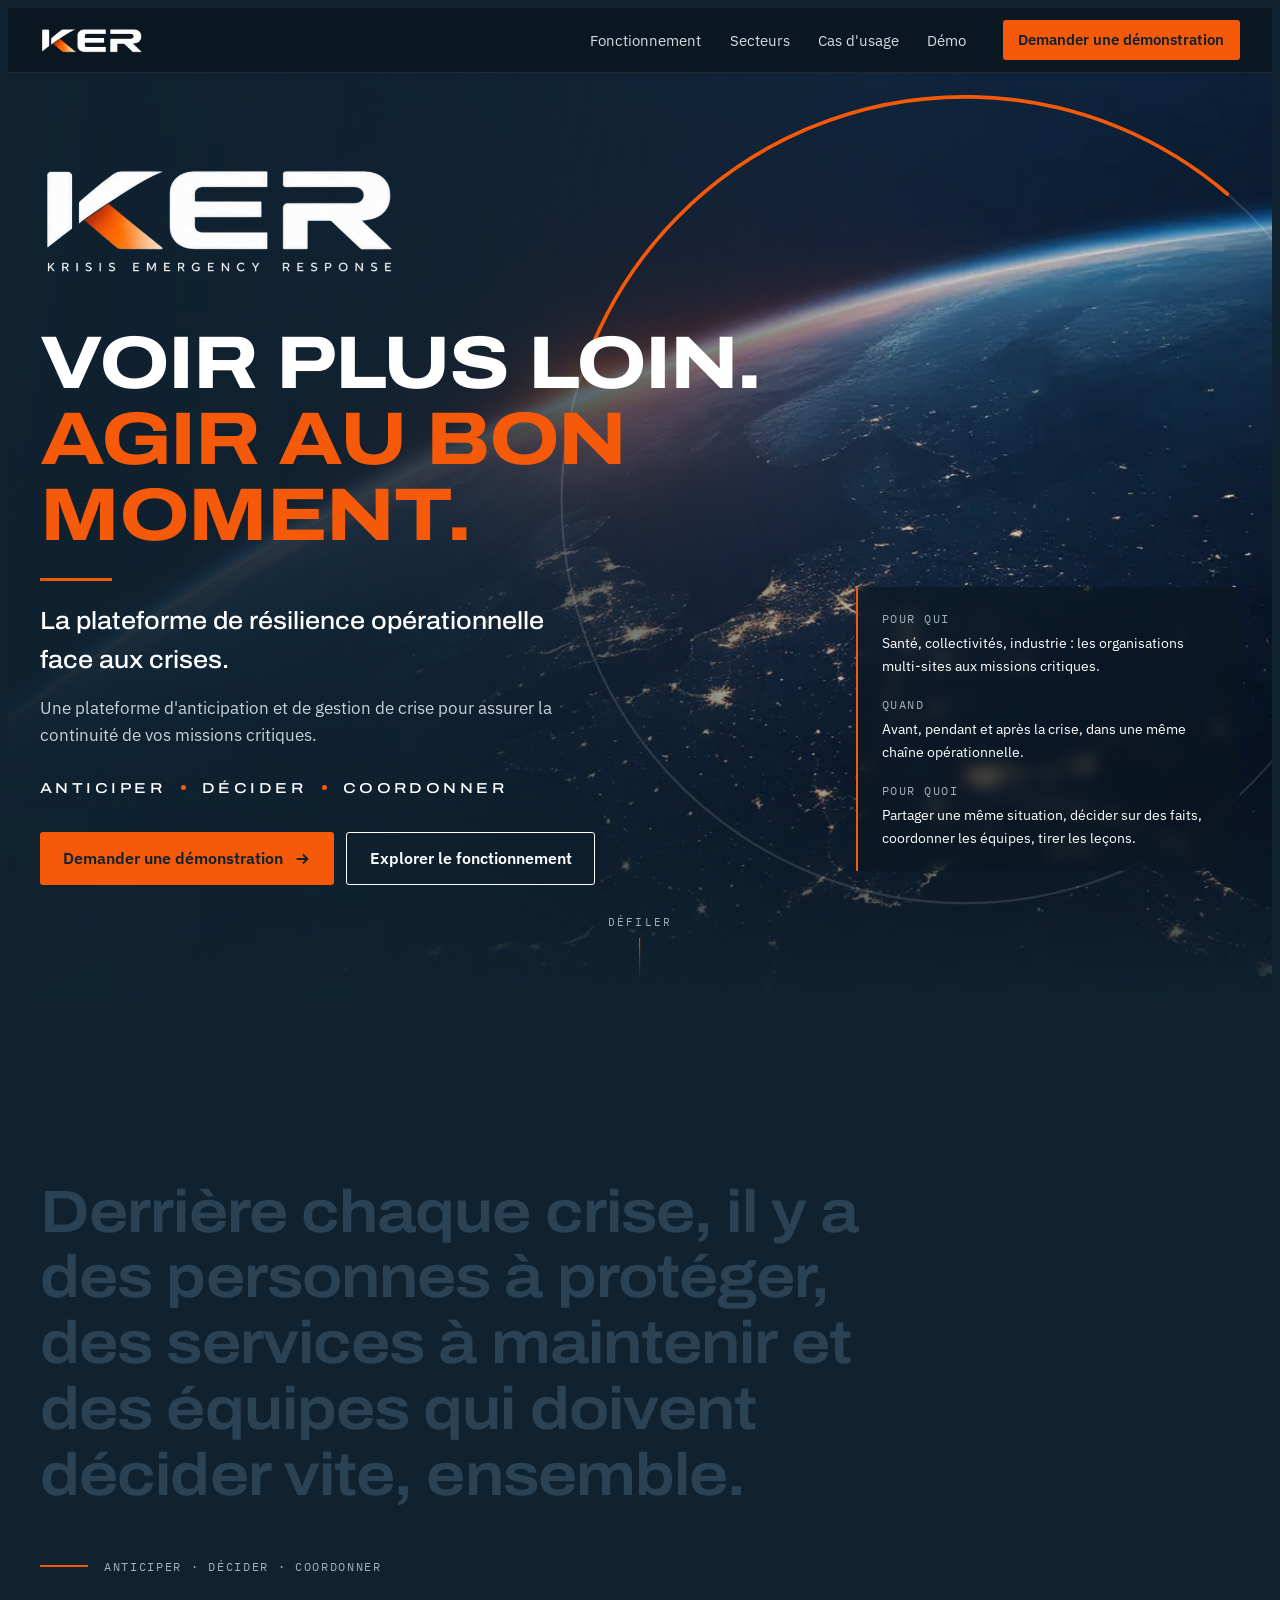
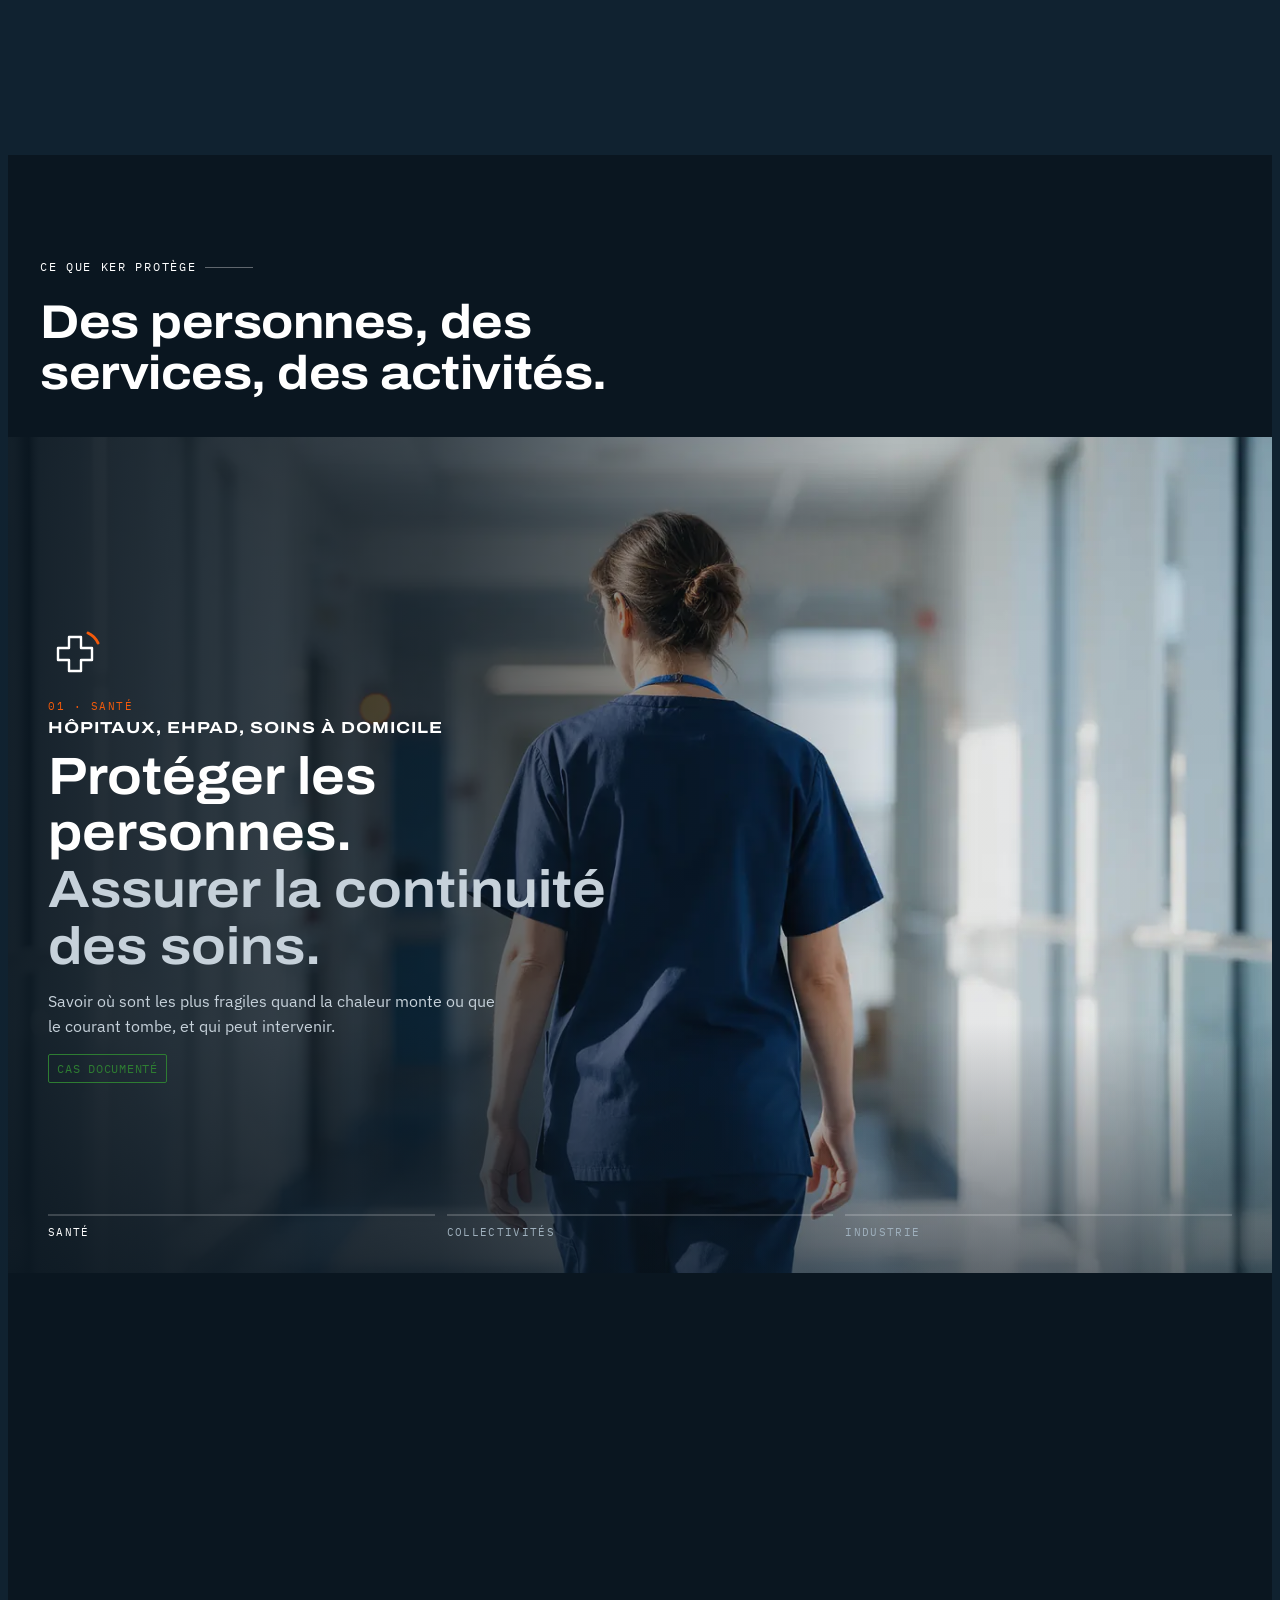
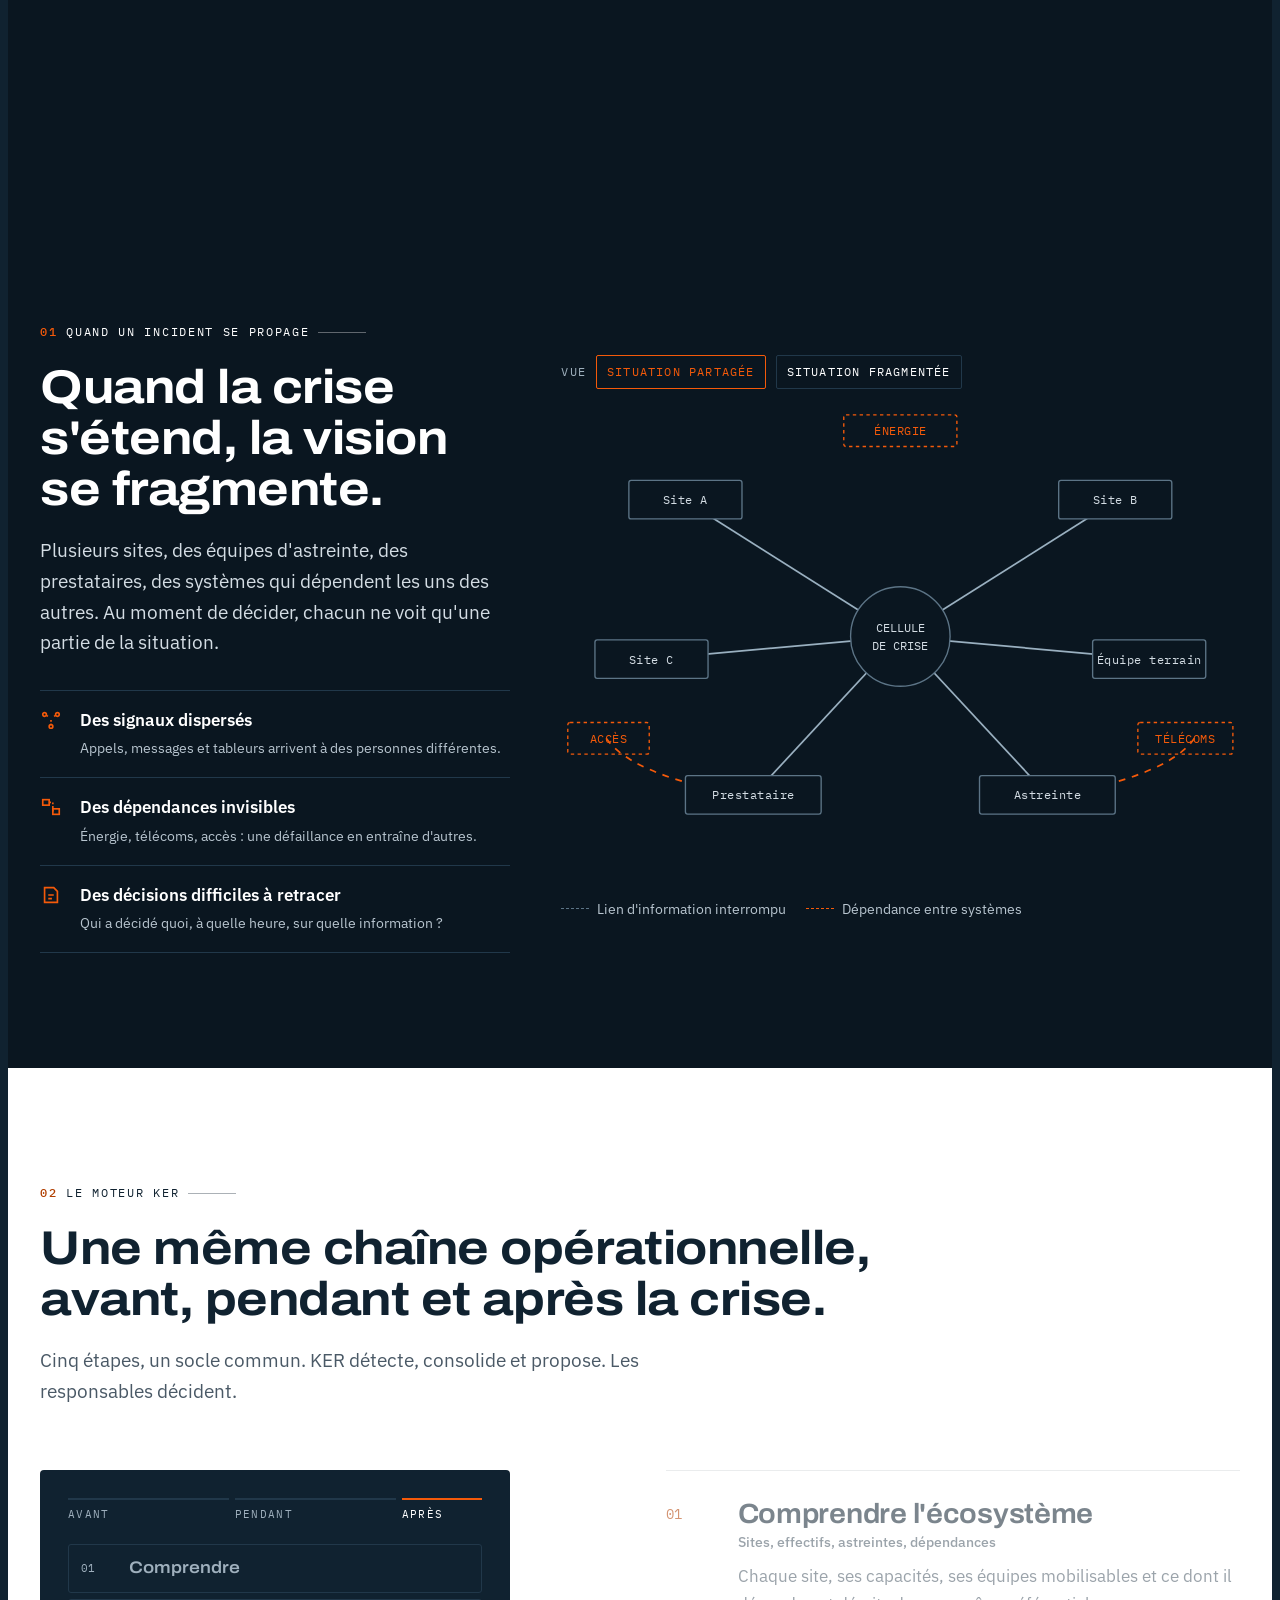
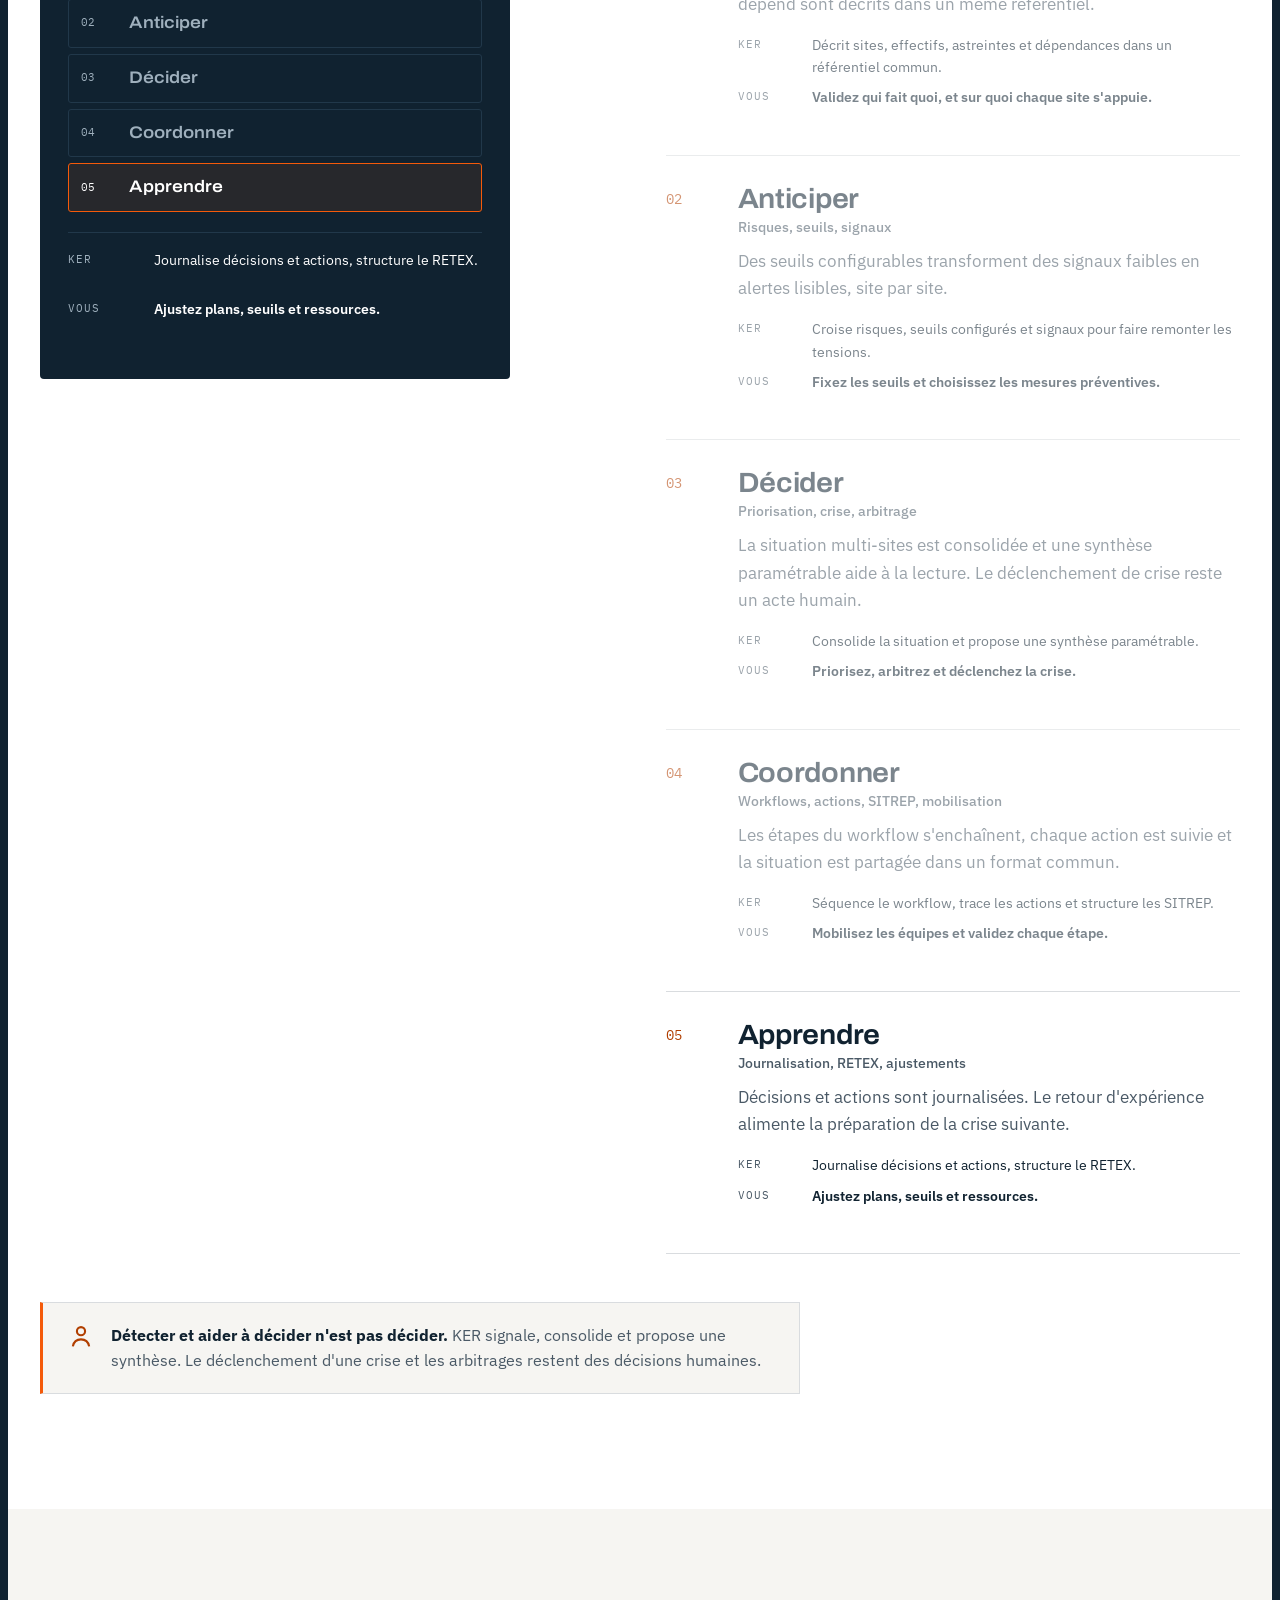
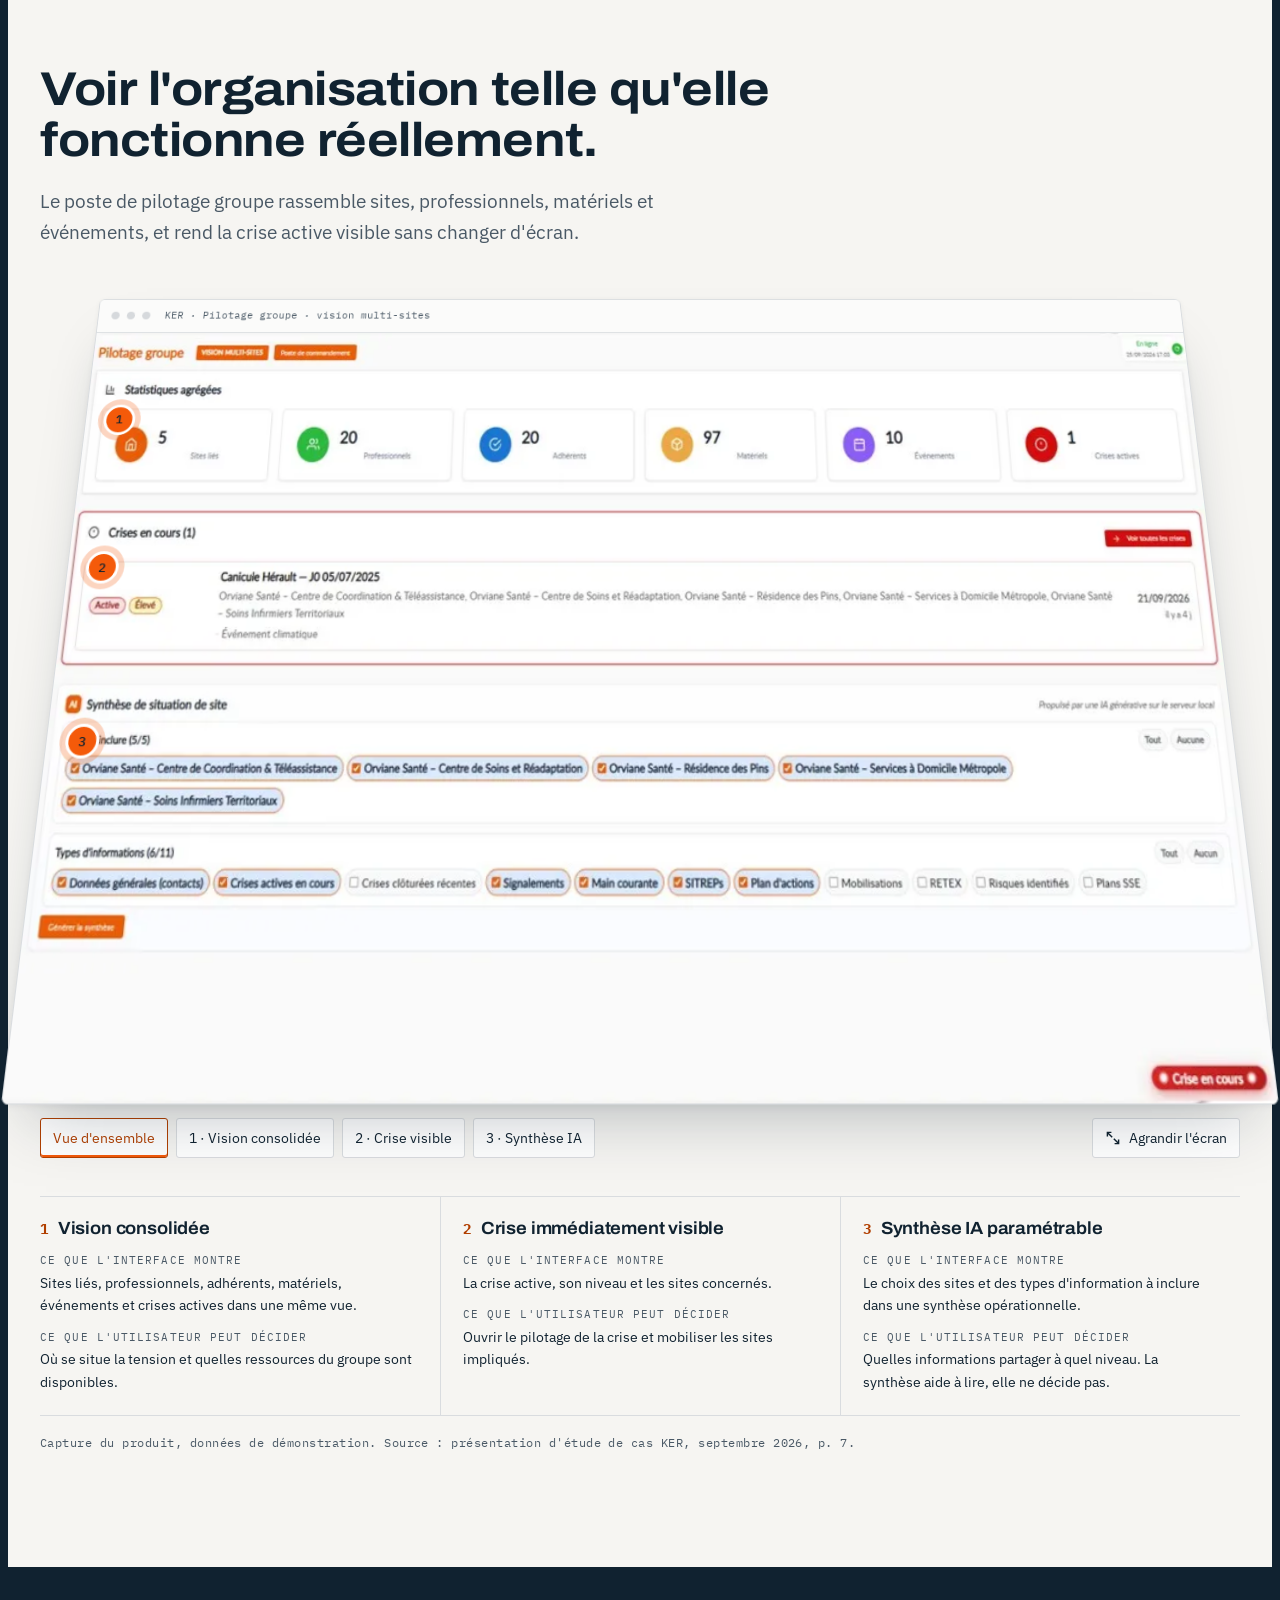
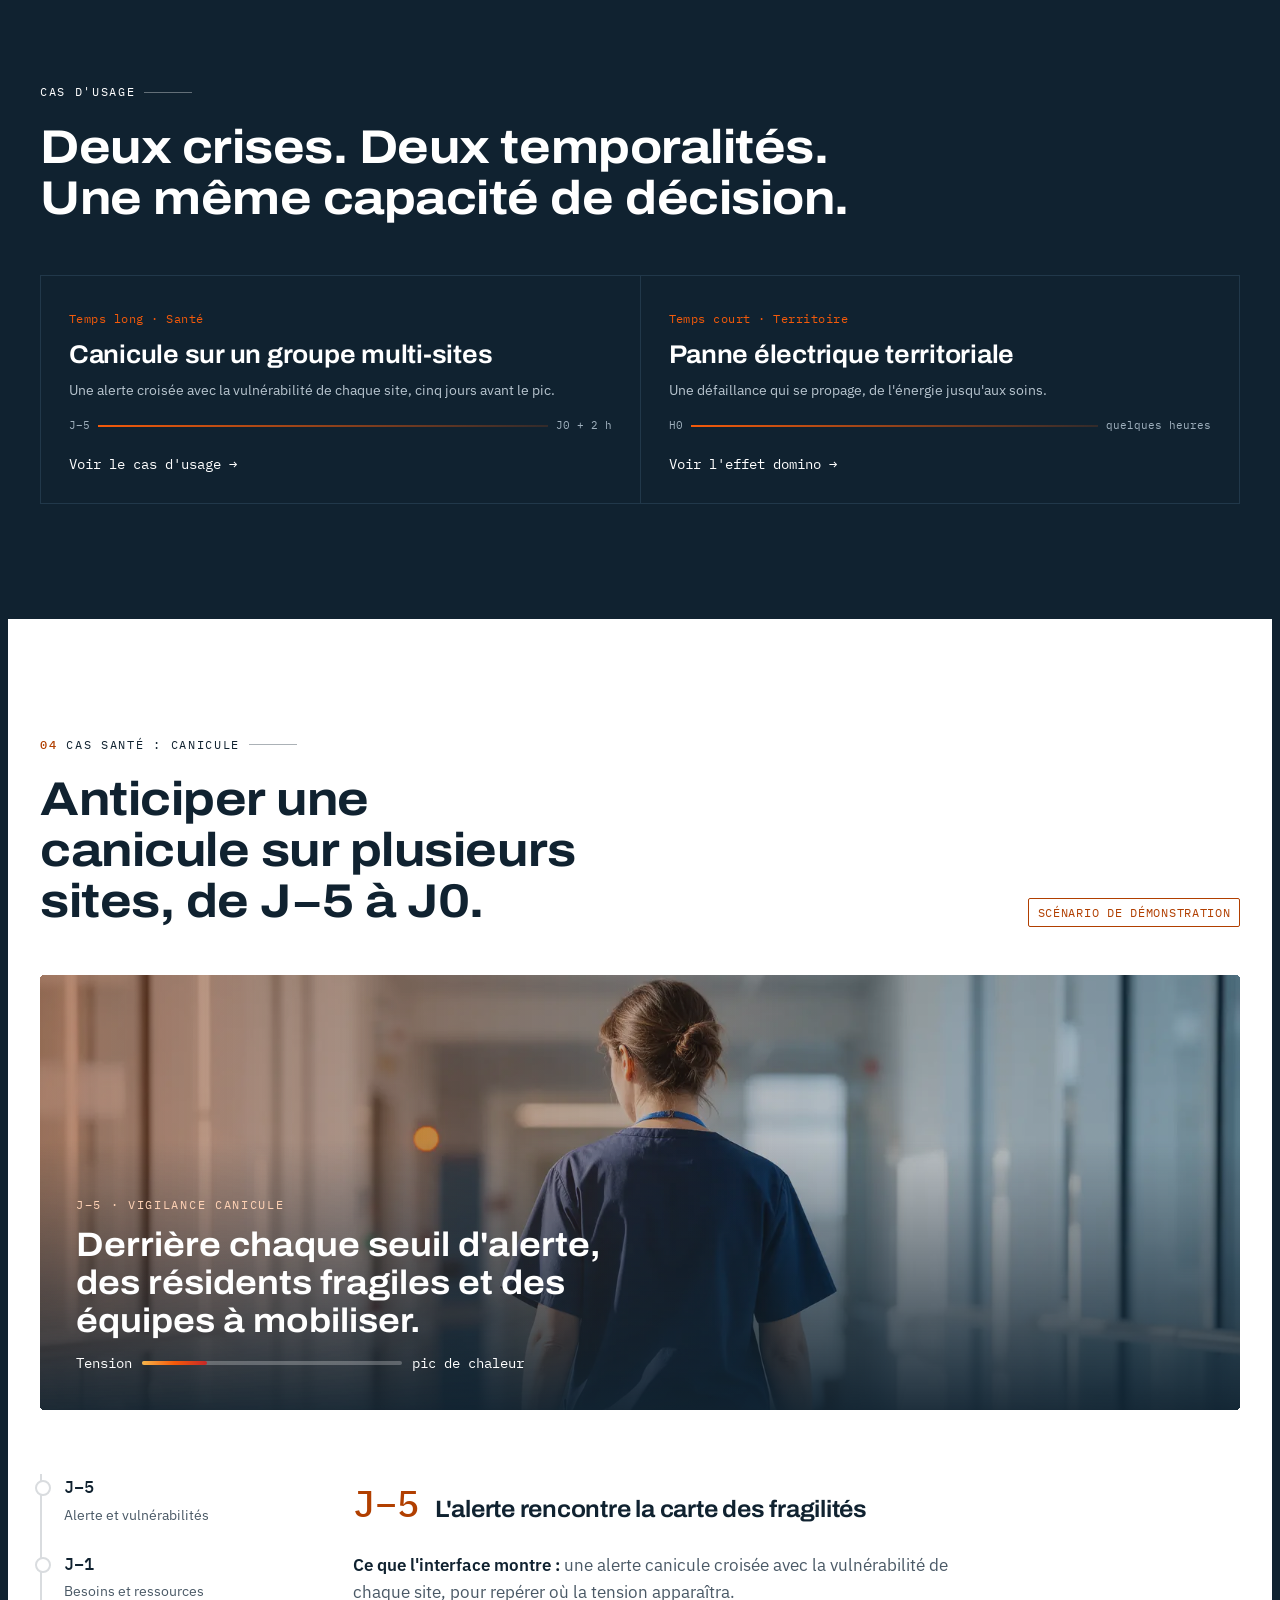
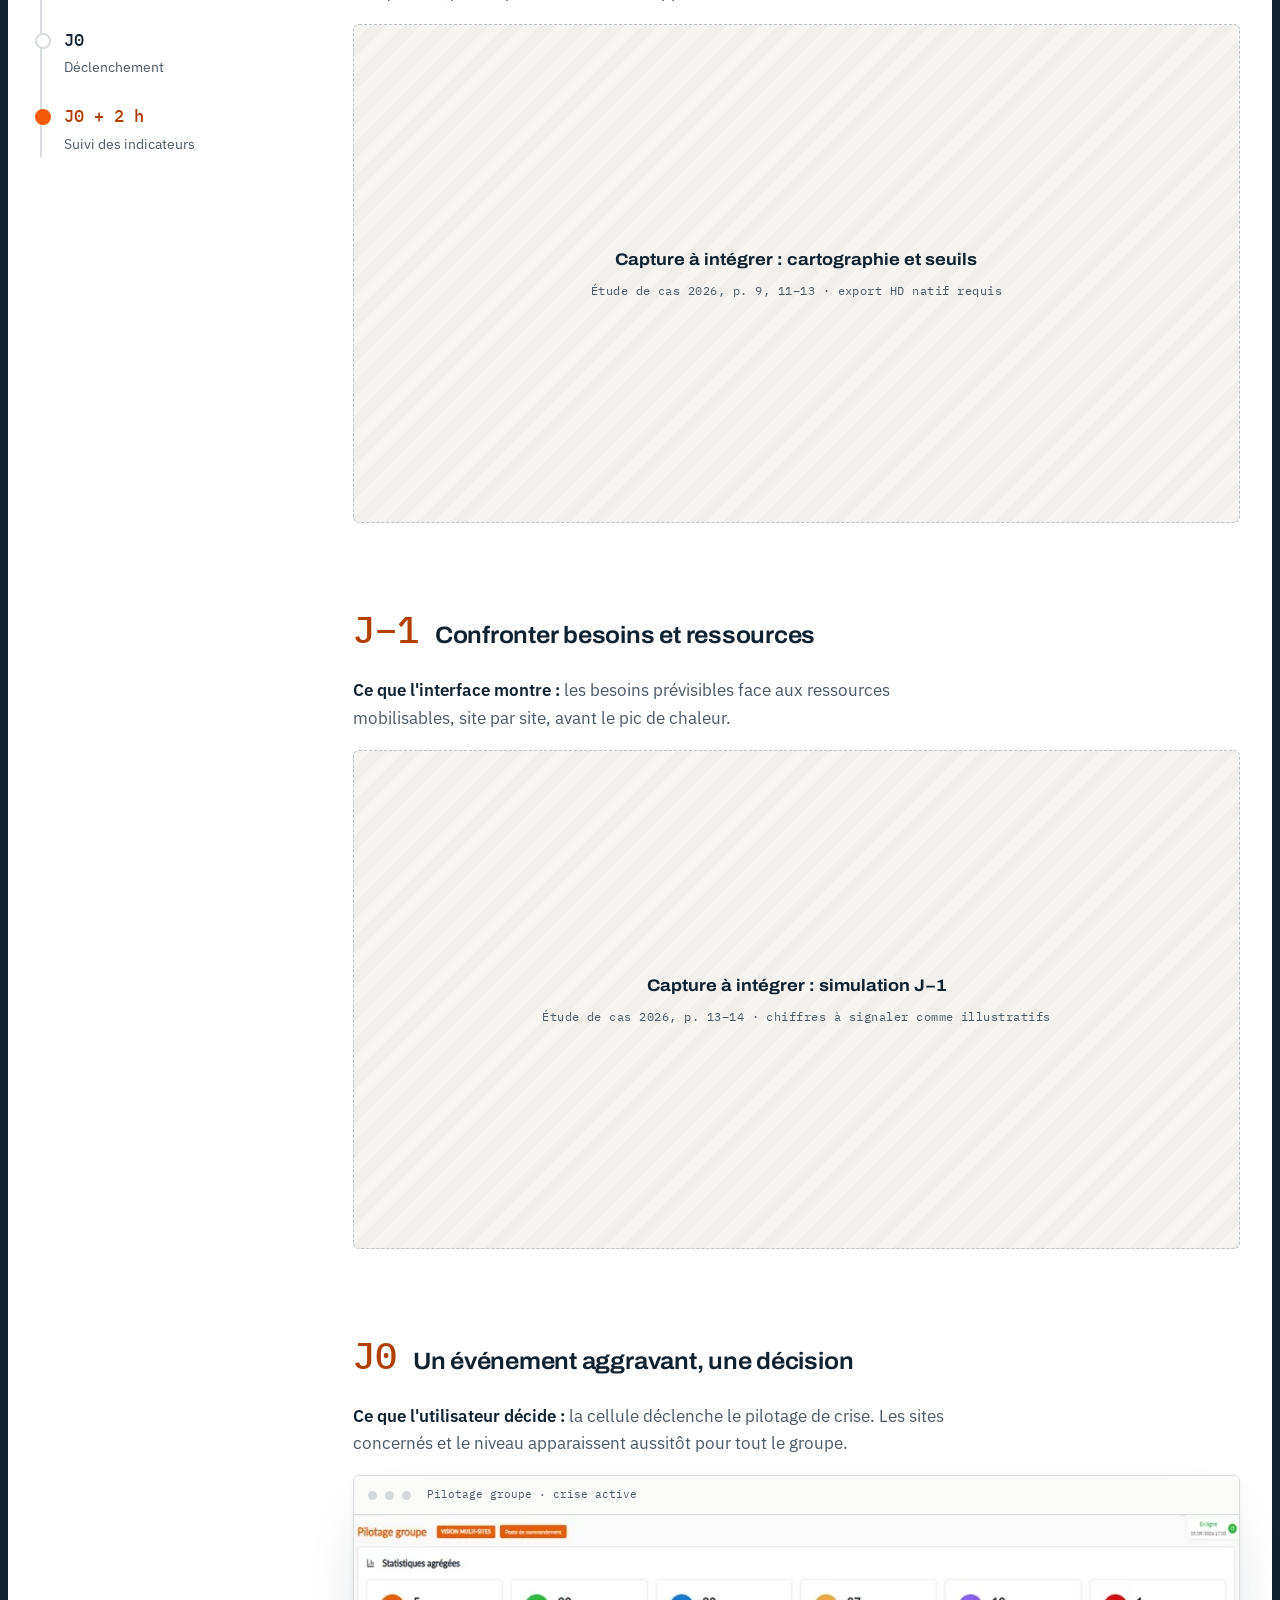
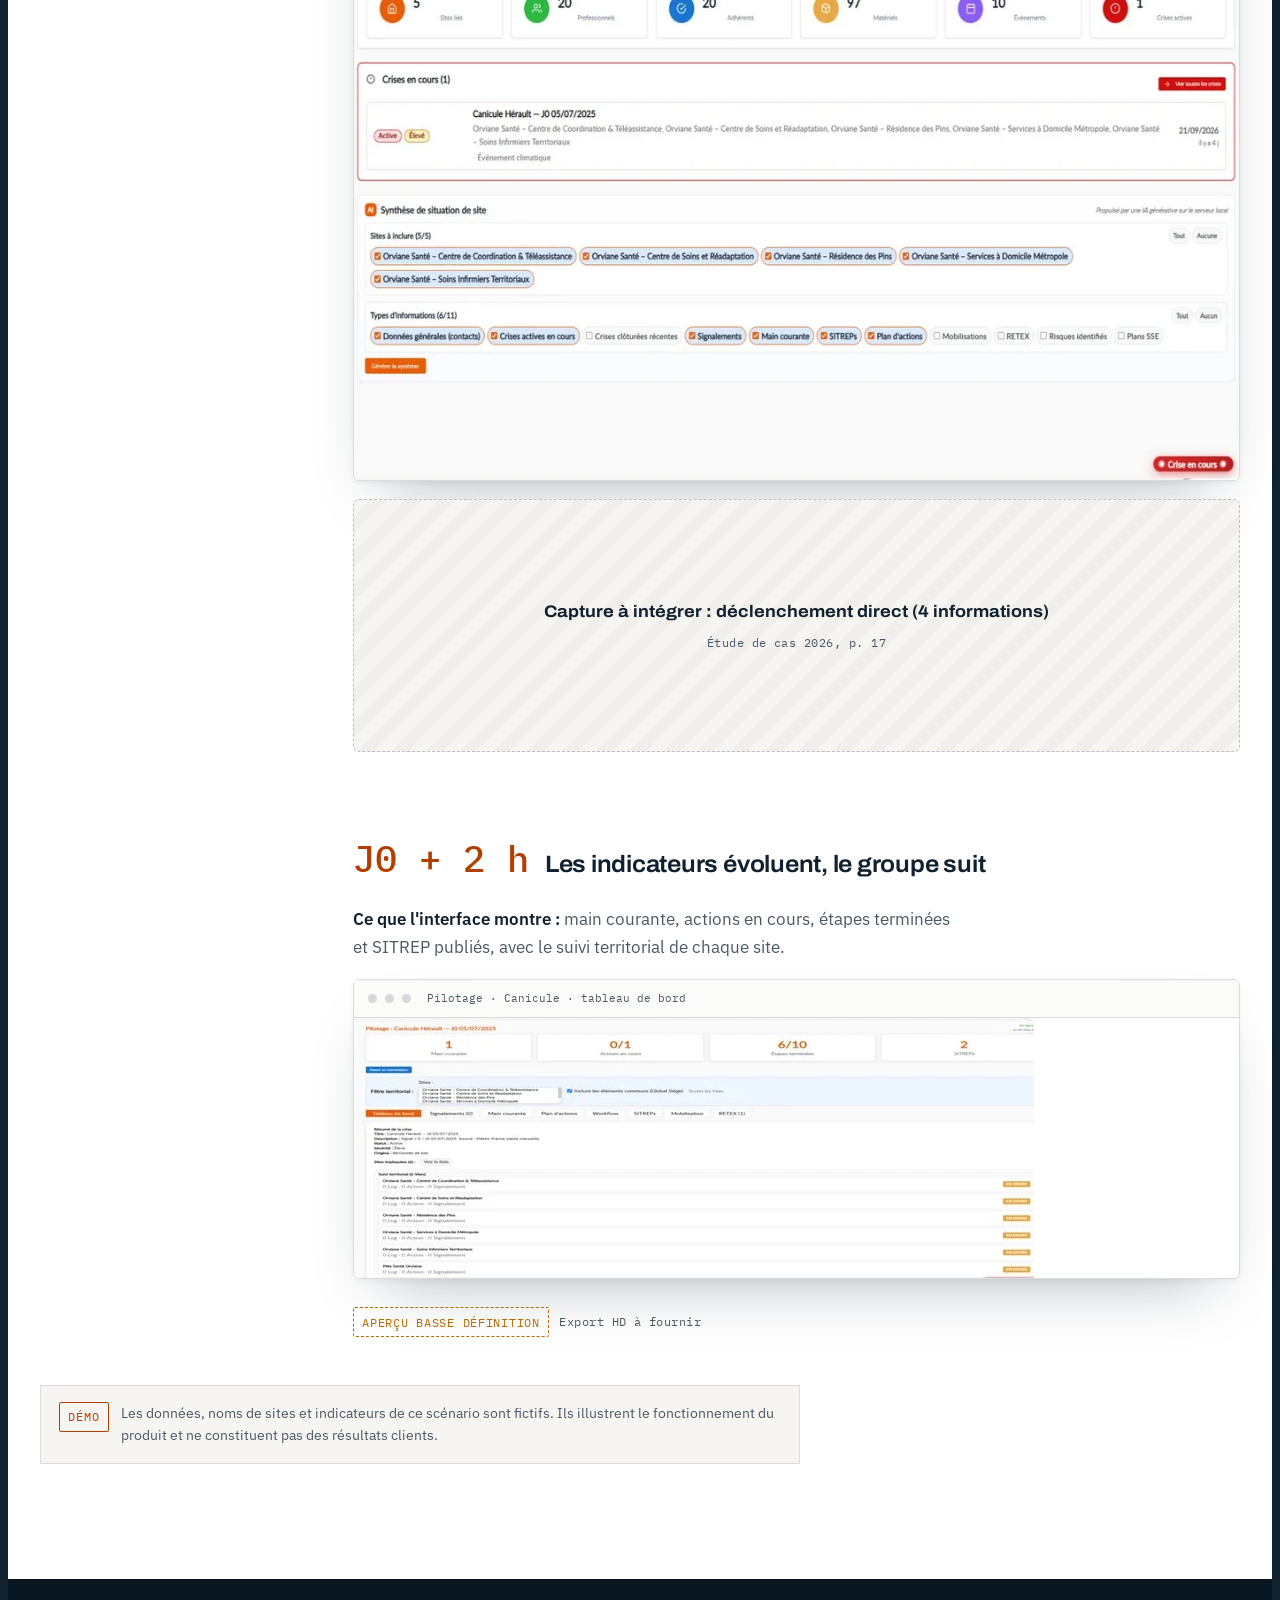
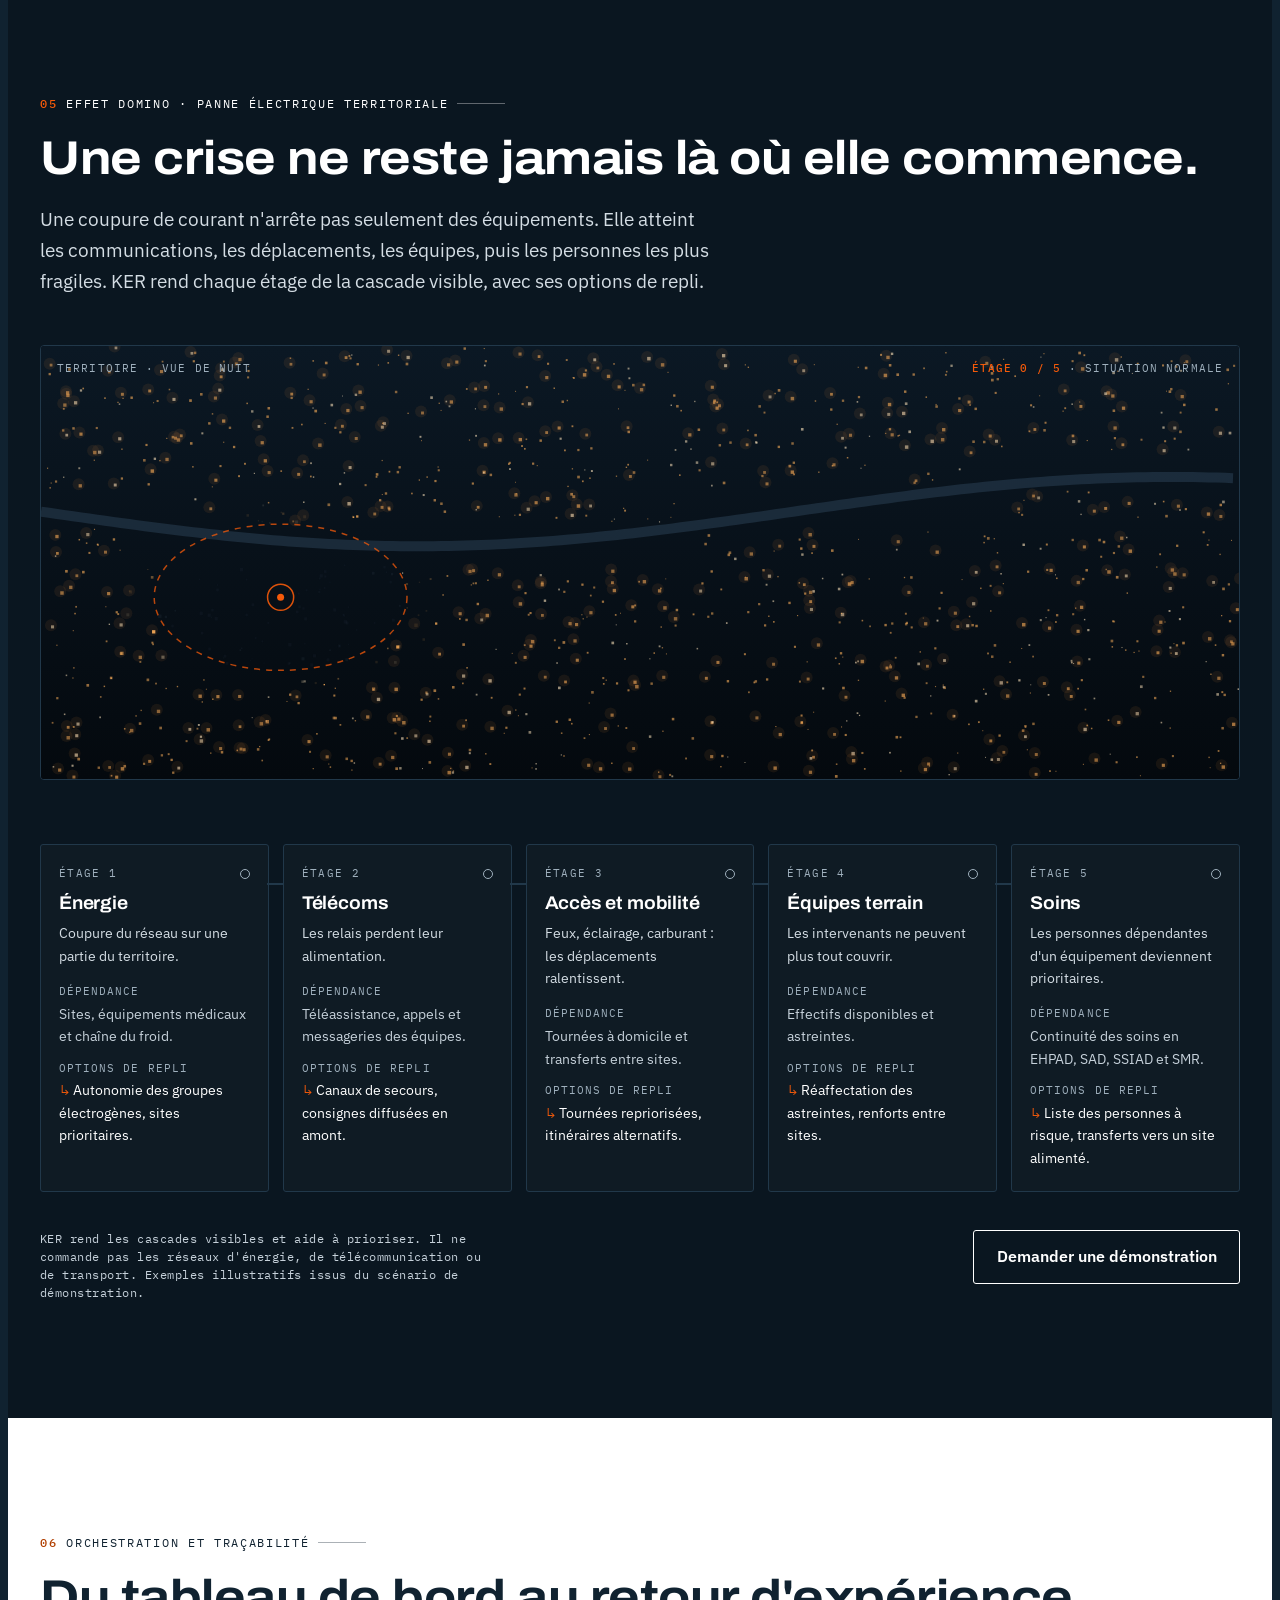
==== public/index.html @ 8968c2a9 "Landing page KER 2026 : prototype v2 immersif Co-Authored-By: Claude Opus 5.5 <noreply@anthropic.com" ====
<!doctype html>
<html lang="fr">
<head>
<meta charset="utf-8">
<meta name="viewport" content="width=device-width,initial-scale=1,viewport-fit=cover">
</head>
<body>
<title>KER — Voir plus loin</title>
<meta name="claude:viewport-fit-sides" content="cover">
<meta name="description" content="KER, la plateforme de résilience opérationnelle face aux crises. Anticiper. Décider. Coordonner. Santé, collectivités, industrie.">
<link rel="icon" type="image/png" href="[data-uri]">
<link rel="preconnect" href="https://fonts.googleapis.com">
<link rel="preconnect" href="https://fonts.gstatic.com" crossorigin>
<link rel="stylesheet" href="https://fonts.googleapis.com/css2?family=Archivo:wdth,wght@100..125,400..800&family=IBM+Plex+Mono:wght@400;500&family=IBM+Plex+Sans:wght@400;500;600&display=swap">
<style>
/* Layout : récit vertical alternant scènes sombres immersives (bleu-noir) et panneaux de lecture clairs ;
   grille 12 colonnes desktop / 4 colonnes mobile ; l'orange est réservé aux actions, connexions et inflexions.
   Thème volontairement unique : l'alternance sombre/clair est imposée par le cahier des charges (§4.2). */
:root{
  color-scheme: light;
  /* Couleurs — PROVISOIRES : prélevées sur la planche PNG, à remplacer par les HEX des fichiers vectoriels maîtres */
  --night:#102230;        /* bleu-noir de la planche */
  --night-deep:#0a1620;
  --night-line:#21384a;
  --paper:#f6f5f2;        /* fond clair de la planche */
  --white:#ffffff;
  --ink:#102230;
  --ink-soft:#4a5966;
  --mist:#9fb0bd;         /* texte secondaire sur fond sombre */
  --orange:#f45a0a;       /* accent : actions, connexions */
  --orange-ink:#b13f00;   /* orange lisible sur fond clair (AA) */
  --line:#d9dcdf;
  /* Couleurs d'état métier (jamais utilisées comme accent de marque) */
  --state-red:#c62828; --state-amber:#b26a00; --state-green:#2e7d32;
  /* Typographies — famille exacte à confirmer via la charte */
  --f-display:"Archivo", "Helvetica Neue", Arial, sans-serif;
  --f-body:"IBM Plex Sans", "Segoe UI", Roboto, Arial, sans-serif;
  --f-mono:"IBM Plex Mono", ui-monospace, "SFMono-Regular", Menlo, monospace;
  /* Échelle */
  --t-hero:clamp(2.4rem, 1.4rem + 4.6vw, 5.2rem);
  --t-h2:clamp(1.75rem, 1.2rem + 2.2vw, 3rem);
  --t-h3:clamp(1.1rem, 1rem + .4vw, 1.3rem);
  --t-body:1.0625rem;
  --t-small:.875rem;
  --t-label:.75rem;
  /* Motion */
  --dur-fast:180ms; --dur:420ms; --ease:cubic-bezier(.2,.7,.2,1);
  --maxw:1200px;
  --header-h:64px;
}
*{box-sizing:border-box}
html{scroll-behavior:smooth;scroll-padding-top:calc(var(--header-h) + 12px)}
@media (prefers-reduced-motion: reduce){html{scroll-behavior:auto}}
body{background:var(--night);color:var(--ink);font-family:var(--f-body);font-size:var(--t-body);line-height:1.6;-webkit-font-smoothing:antialiased;overflow-x:hidden}
body::before{content:"";position:fixed;inset:0 0 auto;height:env(safe-area-inset-top,0px);z-index:60;background:var(--night)}
img{max-width:100%;height:auto;display:block}
h1,h2,h3{font-family:var(--f-display);font-stretch:112%;line-height:1.08;letter-spacing:-.01em;text-wrap:balance;margin:0}
h2{font-size:var(--t-h2);font-weight:700}
h3{font-size:var(--t-h3);font-weight:650;font-stretch:105%}
p{margin:0}
a{color:inherit}
:focus-visible{outline:3px solid var(--orange);outline-offset:3px;border-radius:2px}
[hidden]{display:none!important}
.sr-only{position:absolute;width:1px;height:1px;padding:0;margin:-1px;overflow:hidden;clip:rect(0,0,0,0);white-space:nowrap;border:0}
.skip{position:absolute;left:12px;top:-60px;z-index:100;background:var(--orange);color:var(--night);padding:10px 14px;font-weight:600;text-decoration:none}
.skip:focus{top:calc(12px + env(safe-area-inset-top,0px))}

/* Bandes et conteneur */
.band{padding-left:max(16px, env(safe-area-inset-left,0px));padding-right:max(16px, env(safe-area-inset-right,0px));padding-block:clamp(64px, 9vw, 128px);position:relative}
.band--dark{background:var(--night);color:var(--white);color-scheme:dark}
.band--deep{background:var(--night-deep);color:var(--white);color-scheme:dark}
.band--light{background:var(--white);color:var(--ink)}
.band--paper{background:var(--paper);color:var(--ink)}
.wrap{max-width:var(--maxw);margin-inline:auto;position:relative}
.eyebrow{font-family:var(--f-mono);font-size:var(--t-label);letter-spacing:.14em;text-transform:uppercase;display:flex;gap:.75em;align-items:center;margin-bottom:1.25rem}
.eyebrow b{font-weight:500;color:var(--orange)}
.band--light .eyebrow b,.band--paper .eyebrow b{color:var(--orange-ink)}
.eyebrow::after{content:"";height:1px;width:48px;background:currentColor;opacity:.35}
.lede{font-size:clamp(1.05rem, 1rem + .3vw, 1.2rem);max-width:62ch;margin-top:1.25rem}
.band--dark .lede,.band--deep .lede{color:#d4dde4}
.band--light .lede,.band--paper .lede{color:var(--ink-soft)}
.note{font-family:var(--f-mono);font-size:var(--t-label);letter-spacing:.04em;line-height:1.5}
.badge{display:inline-flex;align-items:center;gap:.5em;font-family:var(--f-mono);font-size:var(--t-label);letter-spacing:.06em;text-transform:uppercase;padding:.35em .7em;border:1px solid currentColor;border-radius:2px;white-space:nowrap}
.badge--demo{color:var(--orange-ink)}
.band--dark .badge--demo,.band--deep .badge--demo{color:var(--orange)}
.badge--todo{color:var(--state-amber);border-style:dashed}
.band--dark .badge--todo,.band--deep .badge--todo{color:#f0b35a}
.badge--ok{color:var(--state-green)}
.band--dark .badge--ok,.band--deep .badge--ok{color:#7fd08a}

/* Boutons */
.btn{display:inline-flex;align-items:center;justify-content:center;gap:.6em;min-height:48px;padding:.8em 1.4em;font-family:var(--f-body);font-weight:600;font-size:1rem;text-decoration:none;border-radius:3px;border:1px solid transparent;cursor:pointer;transition:background var(--dur-fast),color var(--dur-fast),border-color var(--dur-fast),transform var(--dur-fast)}
.btn--primary{background:var(--orange);color:var(--night)}
.btn--primary:hover{background:#ff7428}
.btn--ghost{border-color:currentColor;background:transparent;color:inherit}
.btn--ghost:hover{background:rgba(255,255,255,.08)}
.band--light .btn--ghost:hover,.band--paper .btn--ghost:hover{background:rgba(16,34,48,.06)}
.btn svg{width:18px;height:18px;flex:none}
.btn-row{display:flex;flex-wrap:wrap;gap:12px}

/* Header */
.header{position:sticky;top:env(safe-area-inset-top,0px);z-index:50;background:rgba(10,22,32,.92);backdrop-filter:blur(10px);-webkit-backdrop-filter:blur(10px);border-bottom:1px solid rgba(255,255,255,.08);color:var(--white);padding-left:max(16px, env(safe-area-inset-left,0px));padding-right:max(16px, env(safe-area-inset-right,0px))}
.header__in{max-width:var(--maxw);margin-inline:auto;height:var(--header-h);display:flex;align-items:center;gap:24px}
.header__logo{display:block;flex:none}
.header__logo img{height:26px;width:auto}
.nav{display:flex;gap:4px;margin-left:auto}
.nav a{font-size:.95rem;text-decoration:none;padding:.5em .8em;border-radius:3px;color:#d4dde4}
.nav a:hover,.nav a[aria-current="true"]{color:var(--white);background:rgba(255,255,255,.07)}
.nav a[aria-current="true"]{box-shadow:inset 0 -2px 0 var(--orange)}
.header .btn{min-height:40px;padding:.5em 1em;font-size:.92rem}
.menu-btn{display:none;margin-left:auto;background:none;border:1px solid rgba(255,255,255,.3);color:var(--white);border-radius:3px;min-height:40px;padding:0 12px;font:inherit;font-size:.9rem;cursor:pointer}
@media (max-width: 900px){
  .nav{display:none;position:absolute;left:0;right:0;top:100%;flex-direction:column;gap:0;background:var(--night-deep);border-bottom:1px solid rgba(255,255,255,.1);padding:8px max(16px, env(safe-area-inset-right,0px)) 16px max(16px, env(safe-area-inset-left,0px))}
  .nav.is-open{display:flex}
  .nav a{padding:.9em .6em;border-bottom:1px solid rgba(255,255,255,.06)}
  .menu-btn{display:inline-flex;align-items:center}
  .header__cta{display:none}
}

/* Indicateur de chapitre */
.chapters{position:fixed;right:max(18px, env(safe-area-inset-right,0px));top:50%;transform:translateY(-50%);z-index:40;display:none;flex-direction:column;gap:4px;mix-blend-mode:normal}
.chapters a{display:flex;align-items:center;justify-content:flex-end;gap:10px;text-decoration:none;font-family:var(--f-mono);font-size:11px;letter-spacing:.06em;color:var(--mist);padding:3px 0}
.chapters a span{opacity:0;transform:translateX(6px);transition:opacity var(--dur-fast),transform var(--dur-fast);background:var(--night-deep);color:var(--white);padding:2px 8px;border-radius:2px;white-space:nowrap}
.chapters a i{display:block;width:18px;height:2px;background:#7d8f9c;transition:width var(--dur-fast),background var(--dur-fast)}
.chapters a:hover span,.chapters a:focus-visible span,.chapters a[aria-current="true"] span{opacity:1;transform:none}
.chapters a[aria-current="true"] i{width:30px;background:var(--orange)}
@media (min-width: 1320px){.chapters{display:flex}}

/* 00 — Hero */
.hero{padding-top:clamp(48px, 7vw, 96px);padding-bottom:0;overflow:hidden;background:radial-gradient(120% 80% at 50% 105%, #17344a 0%, var(--night) 55%)}
.hero__grid{display:grid;grid-template-columns:repeat(12,minmax(0,1fr));gap:24px;align-items:end}
.hero__text{grid-column:1 / span 8;min-width:0}
.hero__logo{width:min(360px, 70vw);margin-bottom:clamp(28px, 4vw, 48px)}
.hero h1{font-size:var(--t-hero);font-weight:750;font-stretch:118%;letter-spacing:-.02em}
.hero h1 em{font-style:normal;color:var(--orange)}
.hero__def{font-family:var(--f-display);font-stretch:108%;font-weight:500;font-size:clamp(1.15rem, 1rem + .7vw, 1.55rem);margin-top:1.25rem;color:var(--white);max-width:34ch}
.hero__sub{color:#c6d1da;margin-top:.9rem;max-width:56ch}
.signature{display:flex;flex-wrap:wrap;align-items:center;gap:.4em 1.1em;font-family:var(--f-display);font-stretch:118%;font-weight:500;font-size:.9rem;letter-spacing:.24em;text-transform:uppercase;margin-top:1.75rem}
.signature span+span::before{content:"";display:inline-block;width:5px;height:5px;border-radius:50%;background:var(--orange);margin-right:1.1em;vertical-align:middle;transform:translateY(-2px)}
.hero .btn-row{margin-top:2rem}
.hero__aside{grid-column:9 / span 4;min-width:0;border-left:1px solid var(--night-line);padding-left:24px;display:grid;gap:18px;font-size:var(--t-small);color:#c6d1da}
.hero__aside dt{font-family:var(--f-mono);font-size:var(--t-label);letter-spacing:.12em;text-transform:uppercase;color:var(--mist)}
.hero__aside dd{margin:4px 0 0;color:var(--white)}
.horizon{position:relative;height:clamp(220px, 30vw, 360px);margin-top:clamp(40px, 6vw, 72px);margin-inline:calc(-1 * max(16px, env(safe-area-inset-left,0px)))}
.horizon canvas{position:absolute;inset:0;width:100%;height:100%}
.horizon__labels{position:absolute;inset:0;pointer-events:none}
.horizon__labels span{position:absolute;transform:translate(-50%,-100%);font-family:var(--f-mono);font-size:11px;letter-spacing:.12em;text-transform:uppercase;color:var(--white);padding:3px 8px;border:1px solid rgba(244,90,10,.6);background:rgba(10,22,32,.75);border-radius:2px;white-space:nowrap;transition:opacity var(--dur) var(--ease),transform var(--dur) var(--ease)}
.js .horizon__labels span{opacity:calc(.35 + var(--p,0) * 1.6)}
@media (max-width: 900px){
  .hero__text,.hero__aside{grid-column:1 / -1}
  .hero__aside{border-left:0;border-top:1px solid var(--night-line);padding:20px 0 0;grid-template-columns:repeat(auto-fit,minmax(150px,1fr))}
  .horizon__labels span:nth-child(n+4){display:none}
}

/* 01 — Propagation */
.split{display:grid;grid-template-columns:repeat(12,minmax(0,1fr));gap:clamp(24px,4vw,56px);align-items:center}
.split__text{grid-column:1 / span 5;min-width:0}
.split__visual{grid-column:6 / span 7;min-width:0}
@media (max-width: 900px){.split__text,.split__visual{grid-column:1 / -1}}
.pains{list-style:none;padding:0;margin:2rem 0 0;display:grid;gap:0}
.pains li{display:grid;grid-template-columns:28px 1fr;gap:12px;padding:16px 0;border-top:1px solid var(--night-line)}
.pains li:last-child{border-bottom:1px solid var(--night-line)}
.pains svg{width:22px;height:22px;color:var(--orange);margin-top:2px}
.pains strong{display:block;font-weight:600}
.pains span{color:#b8c5cf;font-size:var(--t-small)}
.net{width:100%;height:auto;overflow:visible}
.net .lnk{stroke:#5c7486;stroke-width:1.5;fill:none;transition:stroke var(--dur) var(--ease),stroke-dasharray var(--dur) var(--ease),opacity var(--dur)}
.net .lnk{stroke-dasharray:3 9;opacity:.55}
.net.is-whole .lnk{stroke:#9ab0c0;stroke-dasharray:none;opacity:1}
.net .dep{stroke:var(--orange);stroke-width:1.5;stroke-dasharray:6 6;fill:none;opacity:1;transition:opacity var(--dur)}
.net.is-whole .dep{opacity:0}
.net .site{transition:transform 700ms var(--ease)}
.net.is-whole .site{transform:none!important}
.net .site rect{fill:var(--night-deep);stroke:#5c7486;stroke-width:1.2}
.net .site text,.net .sys text{font-family:var(--f-mono);font-size:11px;fill:#d4dde4;letter-spacing:.04em}
.net .sys rect{fill:none;stroke:var(--orange);stroke-width:1.2;stroke-dasharray:3 3}
.net .sys text{fill:var(--orange)}
.net .warn{fill:var(--orange);transition:opacity var(--dur)}
.net.is-whole .warn{opacity:0}
.net-legend{display:flex;flex-wrap:wrap;gap:8px 20px;margin-top:16px;color:#b8c5cf;font-size:var(--t-small)}
.net-legend span{display:inline-flex;align-items:center;gap:8px}
.net-legend i{display:inline-block;width:28px;height:0;border-top:1.5px dashed #5c7486}
.net-legend i.o{border-top-color:var(--orange)}
.net-state{font-family:var(--f-mono);font-size:var(--t-label);letter-spacing:.1em;text-transform:uppercase;color:var(--mist);margin-bottom:10px;display:flex;gap:10px;align-items:center}
.net-state button{font:inherit;letter-spacing:inherit;text-transform:inherit;color:var(--white);background:transparent;border:1px solid var(--night-line);padding:6px 10px;border-radius:2px;cursor:pointer}
.net-state button[aria-pressed="true"]{border-color:var(--orange);color:var(--orange)}

/* 02 — Moteur */
.engine{display:grid;grid-template-columns:repeat(12,minmax(0,1fr));gap:clamp(24px,4vw,56px);margin-top:clamp(40px,5vw,64px)}
.engine__visual{grid-column:1 / span 5;min-width:0}
.engine__steps{grid-column:7 / span 6;min-width:0;list-style:none;padding:0;margin:0;counter-reset:s}
.engine__card{position:sticky;top:calc(var(--header-h) + 32px);background:var(--night);color:var(--white);border-radius:4px;padding:28px}
.phases{display:grid;grid-template-columns:2fr 2fr 1fr;gap:6px;font-family:var(--f-mono);font-size:11px;letter-spacing:.12em;text-transform:uppercase;color:var(--mist);margin-bottom:20px}
.phases span{border-top:2px solid var(--night-line);padding-top:6px;transition:color var(--dur),border-color var(--dur)}
.phases span.is-on{color:var(--white);border-color:var(--orange)}
.verbs{list-style:none;margin:0;padding:0;display:grid;gap:6px}
.verbs li{display:grid;grid-template-columns:36px 1fr;align-items:center;gap:12px;padding:10px 12px;border:1px solid var(--night-line);border-radius:3px;font-family:var(--f-display);font-stretch:112%;font-weight:600;font-size:1.05rem;transition:border-color var(--dur),background var(--dur),color var(--dur);color:#9fb0bd}
.verbs li small{font-family:var(--f-mono);font-size:11px;font-weight:400;color:inherit}
.verbs li.is-on{border-color:var(--orange);background:rgba(244,90,10,.1);color:var(--white)}
.engine__who{margin-top:20px;border-top:1px solid var(--night-line);padding-top:16px;display:grid;gap:10px;font-size:var(--t-small);min-height:7.5em}
.engine__who div{display:grid;grid-template-columns:76px 1fr;gap:10px}
.engine__who dt{font-family:var(--f-mono);font-size:11px;letter-spacing:.1em;text-transform:uppercase;color:var(--mist);padding-top:2px}
.engine__who dd{margin:0}
.engine__who .you dd{color:var(--white);font-weight:600}
.step{padding:28px 0 32px;border-top:1px solid var(--line);display:grid;grid-template-columns:56px 1fr;gap:16px;transition:opacity var(--dur)}
.step:last-child{border-bottom:1px solid var(--line)}
.js .step{opacity:.55}
.js .step.is-on{opacity:1}
.step__n{font-family:var(--f-mono);font-size:var(--t-small);color:var(--orange-ink);padding-top:4px}
.step h3{font-size:clamp(1.3rem,1.1rem + .8vw,1.75rem)}
.step h3 small{display:block;font-family:var(--f-body);font-size:var(--t-small);font-weight:500;color:var(--ink-soft);margin-top:6px;letter-spacing:0}
.step p{margin-top:.8rem;color:var(--ink-soft);max-width:52ch}
.who{margin-top:1rem;display:grid;gap:8px;font-size:var(--t-small)}
.who div{display:grid;grid-template-columns:64px 1fr;gap:10px}
.who dt{font-family:var(--f-mono);font-size:11px;letter-spacing:.1em;text-transform:uppercase;color:var(--ink-soft);padding-top:2px}
.who dd{margin:0}
.who .you dd{font-weight:600}
.human{margin-top:clamp(32px,4vw,48px);display:grid;grid-template-columns:auto 1fr;gap:16px;align-items:start;padding:20px 24px;border:1px solid var(--line);border-left:3px solid var(--orange);background:var(--paper);max-width:760px}
.human svg{width:28px;height:28px;color:var(--orange-ink)}
.human p{color:var(--ink-soft);font-size:.98rem}
.human strong{color:var(--ink)}
@media (max-width: 900px){
  .engine__visual{display:none}
  .engine__steps{grid-column:1 / -1}
  .js .step{opacity:1}
}

/* 03 — Interface */
.shot{position:relative;margin-top:clamp(36px,4vw,56px)}
.frame{background:var(--white);border:1px solid var(--line);border-radius:6px;box-shadow:0 30px 60px -30px rgba(16,34,48,.35),0 2px 6px rgba(16,34,48,.06);overflow:hidden}
.frame__bar{display:flex;align-items:center;gap:8px;padding:10px 14px;border-bottom:1px solid var(--line);font-family:var(--f-mono);font-size:11px;color:var(--ink-soft);background:#fbfbfa}
.frame__bar i{width:9px;height:9px;border-radius:50%;background:#d6d9dc}
.frame__bar span{margin-left:8px}
.zoom{position:relative;overflow:hidden;aspect-ratio:1000 / 638;max-width:100%}
.zoom img{width:100%;height:100%;object-fit:cover;transform-origin:var(--ox,50%) var(--oy,50%);transform:scale(var(--z,1));transition:transform 650ms var(--ease)}
.hotspot{position:absolute;transform:translate(-50%,-50%);width:34px;height:34px;border-radius:50%;background:var(--orange);color:var(--night);border:3px solid var(--white);font-family:var(--f-mono);font-weight:500;font-size:13px;cursor:pointer;box-shadow:0 0 0 6px rgba(244,90,10,.25);transition:opacity var(--dur),transform var(--dur-fast)}
.hotspot:hover{transform:translate(-50%,-50%) scale(1.1)}
.zoomed .hotspot{opacity:0;pointer-events:none}
.shot__tools{display:flex;flex-wrap:wrap;gap:10px;justify-content:space-between;align-items:center;margin-top:14px}
.chip{font:inherit;font-size:var(--t-small);border:1px solid var(--line);background:var(--white);color:var(--ink);padding:8px 12px;border-radius:3px;cursor:pointer;display:inline-flex;gap:8px;align-items:center;min-height:40px}
.chip:hover{border-color:var(--ink)}
.chip[aria-pressed="true"]{border-color:var(--orange-ink);color:var(--orange-ink);box-shadow:inset 0 -2px 0 var(--orange)}
.chip-row{display:flex;flex-wrap:wrap;gap:8px}
.reads{display:grid;grid-template-columns:repeat(3,minmax(0,1fr));gap:0;margin-top:clamp(28px,3vw,40px);border-top:1px solid var(--line)}
.read{padding:22px 22px 22px 0;border-bottom:1px solid var(--line);min-width:0;transition:background var(--dur)}
.read+.read{padding-left:22px;border-left:1px solid var(--line)}
.read.is-on{background:linear-gradient(var(--orange),var(--orange)) top left/100% 3px no-repeat}
.read h3{font-size:1.1rem;display:flex;gap:10px;align-items:baseline}
.read h3 span{font-family:var(--f-mono);font-size:var(--t-small);color:var(--orange-ink)}
.read dl{margin:14px 0 0;display:grid;gap:12px;font-size:var(--t-small)}
.read dt{font-family:var(--f-mono);font-size:11px;letter-spacing:.1em;text-transform:uppercase;color:var(--ink-soft)}
.read dd{margin:2px 0 0}
.source{margin-top:18px;color:var(--ink-soft)}
@media (max-width: 900px){
  .reads{grid-template-columns:1fr}
  .read+.read{padding-left:0;border-left:0}
  .hotspot{width:28px;height:28px;font-size:12px}
}

/* Transition cas d'usage */
.twin{display:grid;grid-template-columns:repeat(2,minmax(0,1fr));gap:1px;background:var(--night-line);margin-top:clamp(36px,4vw,56px);border:1px solid var(--night-line)}
.twin a{display:block;background:var(--night);padding:28px;text-decoration:none;transition:background var(--dur-fast)}
.twin a:hover{background:#142b3c}
.twin .note{color:var(--orange)}
.twin h3{margin-top:10px;font-size:clamp(1.2rem,1rem + .8vw,1.6rem)}
.twin p{color:#b8c5cf;margin-top:10px;font-size:var(--t-small)}
.twin .arrow{margin-top:18px;font-family:var(--f-mono);font-size:var(--t-small);color:var(--white)}
.scale{display:flex;align-items:center;gap:8px;margin-top:16px;font-family:var(--f-mono);font-size:11px;color:var(--mist)}
.scale i{flex:1;height:2px;background:linear-gradient(90deg,var(--orange),rgba(244,90,10,.15))}
@media (max-width: 700px){.twin{grid-template-columns:1fr}}

/* 04 — Canicule */
.timeline{display:grid;grid-template-columns:repeat(12,minmax(0,1fr));gap:clamp(24px,4vw,56px);margin-top:clamp(40px,5vw,64px)}
.rail{grid-column:1 / span 3;min-width:0}
.rail ol{position:sticky;top:calc(var(--header-h) + 40px);list-style:none;margin:0;padding:0 0 0 22px;border-left:2px solid var(--line);display:grid;gap:22px}
.rail li{position:relative}
.rail li::before{content:"";position:absolute;left:-29px;top:6px;width:12px;height:12px;border-radius:50%;background:var(--white);border:2px solid var(--line);transition:background var(--dur),border-color var(--dur)}
.rail li.is-on::before{background:var(--orange);border-color:var(--orange)}
.rail a{text-decoration:none;display:block}
.rail b{font-family:var(--f-mono);font-weight:500;font-size:1.05rem;display:block;font-variant-numeric:tabular-nums}
.rail span{font-size:var(--t-small);color:var(--ink-soft)}
.rail li.is-on b{color:var(--orange-ink)}
.chapters-c{grid-column:4 / span 9;min-width:0;display:grid;gap:clamp(48px,6vw,96px)}
.chap{display:grid;gap:18px;scroll-margin-top:calc(var(--header-h) + 24px)}
.chap__head{display:flex;flex-wrap:wrap;gap:10px 16px;align-items:baseline}
.chap__t{font-family:var(--f-mono);font-size:clamp(1.6rem,1.2rem + 1.4vw,2.4rem);font-weight:500;color:var(--orange-ink);font-variant-numeric:tabular-nums}
.chap h3{font-size:clamp(1.2rem,1rem + .6vw,1.5rem)}
.chap__cap{max-width:60ch;color:var(--ink-soft)}
.chap__cap strong{color:var(--ink);font-weight:600}
.placeholder{aspect-ratio:16 / 9;max-width:100%;border:1.5px dashed #b9c1c8;border-radius:6px;background:repeating-linear-gradient(135deg,#f6f5f2 0 12px,#f1efeb 12px 24px);display:grid;place-content:center;text-align:center;gap:8px;padding:20px;color:var(--ink-soft)}
.placeholder strong{font-family:var(--f-display);font-stretch:108%;color:var(--ink);font-size:1.05rem}
.placeholder .note{color:var(--ink-soft)}
.shotbtn{display:block;width:100%;padding:0;border:0;background:none;cursor:zoom-in;text-align:left;font:inherit;color:inherit}
.shotbtn:focus-visible{outline-offset:4px}
.shotbtn .frame{transition:box-shadow var(--dur-fast)}
.shotbtn:hover .frame{box-shadow:0 30px 60px -24px rgba(16,34,48,.45),0 0 0 2px var(--orange)}
.demo-note{display:flex;gap:12px;align-items:flex-start;margin-top:clamp(32px,4vw,48px);padding:16px 18px;background:var(--paper);border:1px solid var(--line);font-size:var(--t-small);color:var(--ink-soft);max-width:760px}
@media (max-width: 900px){
  .rail{display:none}
  .chapters-c{grid-column:1 / -1}
}

/* 05 — Domino */
.domino{list-style:none;margin:clamp(40px,5vw,64px) 0 0;padding:0;display:grid;grid-template-columns:repeat(5,minmax(0,1fr));gap:14px;counter-reset:d}
.tier{position:relative;border:1px solid var(--night-line);border-radius:3px;padding:20px 18px 22px;background:rgba(255,255,255,.02);transition:border-color var(--dur),background var(--dur),transform var(--dur) var(--ease);min-width:0}
.tier::after{content:"";position:absolute;top:38px;right:-15px;width:16px;height:2px;background:var(--night-line);transition:background var(--dur)}
.tier:last-child::after{display:none}
.tier.is-hit{border-color:var(--orange);background:rgba(244,90,10,.08)}
.tier.is-hit::after{background:var(--orange)}
.tier__n{font-family:var(--f-mono);font-size:11px;letter-spacing:.12em;color:var(--mist);text-transform:uppercase;display:flex;justify-content:space-between;align-items:center}
.tier__n i{width:10px;height:10px;border-radius:50%;border:1.5px solid var(--mist);transition:background var(--dur),border-color var(--dur)}
.tier.is-hit .tier__n i{background:var(--orange);border-color:var(--orange)}
.tier h3{margin-top:12px;font-size:1.15rem}
.tier__what{margin-top:8px;font-size:var(--t-small);color:#d4dde4}
.tier dl{margin:16px 0 0;display:grid;gap:12px;font-size:var(--t-small)}
.tier dt{font-family:var(--f-mono);font-size:10.5px;letter-spacing:.1em;text-transform:uppercase;color:var(--mist)}
.tier dd{margin:3px 0 0;color:#c6d1da}
.tier dd.repli{color:var(--white)}
.tier dd.repli::before{content:"↳ ";color:var(--orange)}
.domino-foot{display:grid;grid-template-columns:repeat(12,minmax(0,1fr));gap:24px;margin-top:clamp(28px,3vw,40px);align-items:start}
.domino-foot>p{grid-column:1 / span 7;color:#c6d1da;max-width:64ch}
.domino-foot>div{grid-column:9 / span 4;display:flex;justify-content:flex-end}
@media (max-width: 1000px){
  .domino{grid-template-columns:1fr;gap:10px}
  .tier{display:grid;grid-template-columns:1fr;padding-left:44px}
  .tier::before{content:"";position:absolute;left:20px;top:22px;bottom:-12px;width:2px;background:var(--night-line)}
  .tier:last-child::before{bottom:22px}
  .tier.is-hit::before{background:var(--orange)}
  .tier::after{display:none}
  .tier__n i{position:absolute;left:15px;top:20px;background:var(--night)}
  .domino-foot>p,.domino-foot>div{grid-column:1 / -1;justify-content:flex-start}
}

/* 06 — Orchestration */
.tabs{display:flex;flex-wrap:wrap;gap:0;border-bottom:1px solid var(--line);margin-top:clamp(32px,4vw,48px)}
.tab{font:inherit;font-weight:600;font-size:.98rem;background:none;border:0;border-bottom:3px solid transparent;color:var(--ink-soft);padding:14px 18px 11px;cursor:pointer;display:flex;gap:10px;align-items:baseline;min-height:48px}
.tab small{font-family:var(--f-mono);font-weight:400;font-size:11px}
.tab:hover{color:var(--ink)}
.tab[aria-selected="true"]{color:var(--ink);border-bottom-color:var(--orange)}
.band--dark .tabs{border-bottom-color:var(--night-line)}
.band--dark .tab{color:var(--mist)}
.band--dark .tab:hover,.band--dark .tab[aria-selected="true"]{color:var(--white)}
.panel{padding-top:clamp(24px,3vw,36px)}
.panel__grid{display:grid;grid-template-columns:repeat(12,minmax(0,1fr));gap:clamp(24px,3vw,48px);align-items:start}
.panel__shot{grid-column:1 / span 7;min-width:0}
.panel__text{grid-column:8 / span 5;min-width:0}
.cfb{list-style:none;padding:0;margin:0;display:grid;gap:0}
.cfb li{display:grid;grid-template-columns:96px 1fr;gap:14px;padding:16px 0;border-top:1px solid var(--line)}
.cfb li:last-child{border-bottom:1px solid var(--line)}
.cfb dt,.cfb .k{font-family:var(--f-mono);font-size:11px;letter-spacing:.1em;text-transform:uppercase;color:var(--ink-soft);padding-top:3px}
.cfb .v{font-size:.98rem}
.cfb .v strong{font-family:var(--f-display);font-stretch:108%;font-size:1.15rem;display:block}
.lowres{margin-top:10px;display:flex;gap:10px;align-items:center;flex-wrap:wrap}
.loop{margin-top:clamp(48px,6vw,80px);display:grid;grid-template-columns:repeat(12,minmax(0,1fr));gap:24px;align-items:center;padding-top:clamp(32px,4vw,48px);border-top:1px solid var(--line)}
.loop__t{grid-column:1 / span 5;min-width:0}
.loop__t h3{font-size:clamp(1.4rem,1.1rem + 1vw,2rem)}
.loop__t p{margin-top:12px;color:var(--ink-soft)}
.loop__d{grid-column:7 / span 6;min-width:0}
.loop__d ol{list-style:none;margin:0;padding:0;display:grid;grid-template-columns:repeat(4,minmax(0,1fr));gap:0;position:relative}
.loop__d li{text-align:center;padding:16px 6px;border:1px solid var(--line);margin-left:-1px;font-family:var(--f-display);font-stretch:110%;font-weight:600;font-size:.98rem;background:var(--white)}
.loop__d li small{display:block;font-family:var(--f-mono);font-size:10.5px;font-weight:400;color:var(--ink-soft);margin-top:4px;letter-spacing:.04em}
.loop__d li:last-child{background:var(--night);color:var(--white);border-color:var(--night)}
.loop__d li:last-child small{color:var(--mist)}
.loop__back{display:flex;align-items:center;gap:8px;margin-top:10px;font-family:var(--f-mono);font-size:11px;color:var(--orange-ink);justify-content:flex-end}
.loop__back svg{width:100%;max-width:100%;height:22px;flex:1}
@media (max-width: 900px){
  .panel__shot,.panel__text,.loop__t,.loop__d{grid-column:1 / -1}
  .loop__d ol{grid-template-columns:repeat(2,minmax(0,1fr))}
  .loop__d li{margin-top:-1px}
}

/* 07 — Verticales */
.vgrid{display:grid;grid-template-columns:repeat(12,minmax(0,1fr));gap:clamp(24px,3vw,48px);align-items:start}
.vgrid__map{grid-column:1 / span 6;min-width:0}
.vgrid__text{grid-column:7 / span 6;min-width:0}
.vmap{width:100%;height:auto;display:block}
.vmap .spoke{stroke:#3a5568;stroke-width:1.2}
.vmap .node rect{fill:var(--night-deep);stroke:#4b6577;stroke-width:1.2}
.vmap .node text{font-family:var(--f-mono);font-size:12px;fill:#e3eaef;text-anchor:middle;dominant-baseline:middle}
.vmap .core circle.ring{fill:none;stroke:var(--orange);stroke-width:1.5}
.vmap .core text{font-family:var(--f-display);font-weight:700;font-size:15px;fill:var(--white);text-anchor:middle;letter-spacing:.14em}
.vmap .core text.s{font-family:var(--f-mono);font-weight:400;font-size:9.5px;fill:var(--mist);letter-spacing:.08em}
.vmap .verb{font-family:var(--f-mono);font-size:10px;fill:var(--orange);text-anchor:middle;letter-spacing:.1em}
.vmap .node{transition:opacity 300ms}
.vmap.is-swapping .node{opacity:.15}
.vtext h3{font-size:clamp(1.3rem,1.1rem + .8vw,1.8rem);margin-top:14px}
.vtext .lede{margin-top:12px}
.vfacts{margin:24px 0 0;display:grid;gap:0}
.vfacts div{display:grid;grid-template-columns:130px 1fr;gap:16px;padding:14px 0;border-top:1px solid var(--night-line)}
.vfacts div:last-child{border-bottom:1px solid var(--night-line)}
.vfacts dt{font-family:var(--f-mono);font-size:11px;letter-spacing:.1em;text-transform:uppercase;color:var(--mist);padding-top:3px}
.vfacts dd{margin:0;color:#dde5eb;font-size:.98rem}
.vtext .btn-row{margin-top:24px}
.vcaveat{margin-top:16px;color:var(--mist)}
@media (max-width: 900px){
  .vgrid__map,.vgrid__text{grid-column:1 / -1}
  .vgrid__map{order:2}
  .vfacts div{grid-template-columns:1fr;gap:4px}
}

/* 08 — Confiance */
.arch{margin-top:clamp(36px,4vw,56px);overflow-x:auto;padding-bottom:6px}
.arch ol{list-style:none;margin:0;padding:0;display:grid;grid-template-columns:repeat(7,minmax(120px,1fr));gap:0;min-width:900px;position:relative}
.arch li{padding:16px 14px;border:1px solid var(--line);margin-left:-1px;background:var(--white);position:relative}
.arch li .note{color:var(--ink-soft);display:block;margin-bottom:8px}
.arch li strong{font-family:var(--f-display);font-stretch:108%;font-size:1rem;display:block;line-height:1.2}
.arch li span{display:block;font-size:.82rem;color:var(--ink-soft);margin-top:6px}
.arch li.human-gate{background:var(--night);color:var(--white);border-color:var(--night)}
.arch li.human-gate .note,.arch li.human-gate span{color:var(--mist)}
.arch li.human-gate strong{color:var(--white)}
.arch li.human-gate::before{content:"";position:absolute;inset:-1px;border:2px solid var(--orange);pointer-events:none}
.arch__back{min-width:900px;display:flex;align-items:center;gap:10px;margin-top:8px;font-family:var(--f-mono);font-size:11px;color:var(--orange-ink)}
.arch__back i{flex:1;height:14px;border:1.5px solid var(--orange);border-top:0;border-radius:0 0 6px 6px}
.trust{display:grid;grid-template-columns:repeat(12,minmax(0,1fr));gap:clamp(24px,3vw,48px);margin-top:clamp(48px,6vw,80px)}
.trust__facts{grid-column:1 / span 5;min-width:0}
.trust__qa{grid-column:7 / span 6;min-width:0}
.trust h3{font-size:1.25rem}
.facts{list-style:none;margin:16px 0 0;padding:0;display:grid;grid-template-columns:1fr 1fr;gap:0}
.facts li{padding:12px 12px 12px 0;border-top:1px solid var(--line);font-size:.95rem;display:flex;gap:10px;align-items:flex-start}
.facts li svg{width:16px;height:16px;color:var(--state-green);flex:none;margin-top:4px}
.qa{margin-top:16px;border-top:1px solid var(--line)}
.qa details{border-bottom:1px solid var(--line)}
.qa summary{cursor:pointer;list-style:none;padding:16px 36px 16px 0;position:relative;font-weight:600;display:flex;flex-wrap:wrap;gap:8px 12px;align-items:center}
.qa summary::-webkit-details-marker{display:none}
.qa summary::after{content:"+";position:absolute;right:4px;top:12px;font-family:var(--f-mono);font-size:1.3rem;color:var(--orange-ink)}
.qa details[open] summary::after{content:"–"}
.qa .ans{padding:0 0 18px;color:var(--ink-soft);font-size:.96rem;max-width:60ch}
@media (max-width: 900px){
  .trust__facts,.trust__qa{grid-column:1 / -1}
}
@media (max-width: 480px){.facts{grid-template-columns:1fr}}

/* 09 — Démo */
.conv{display:grid;grid-template-columns:repeat(12,minmax(0,1fr));gap:clamp(24px,4vw,64px);align-items:start}
.conv__text{grid-column:1 / span 5;min-width:0}
.conv__form{grid-column:7 / span 6;min-width:0}
.conv h2{font-size:clamp(2rem,1.3rem + 2.8vw,3.4rem)}
.recap{list-style:none;padding:0;margin:28px 0 0;display:grid;gap:0}
.recap li{padding:14px 0;border-top:1px solid var(--night-line);display:grid;grid-template-columns:44px 1fr;gap:10px;color:#d4dde4;font-size:.98rem}
.recap li:last-child{border-bottom:1px solid var(--night-line)}
.recap b{font-family:var(--f-mono);font-weight:400;color:var(--orange);font-size:var(--t-small)}
.vchips{display:flex;flex-wrap:wrap;gap:8px;margin-top:24px}
.vchip{font:inherit;font-size:var(--t-small);border:1px solid var(--night-line);background:none;color:#d4dde4;padding:8px 12px;border-radius:3px;cursor:pointer;min-height:40px}
.vchip[aria-pressed="true"]{border-color:var(--orange);color:var(--white);background:rgba(244,90,10,.12)}
.form{background:var(--white);color:var(--ink);border-radius:4px;padding:clamp(20px,3vw,36px);color-scheme:light}
.form h3{font-size:1.3rem}
.form .sub{color:var(--ink-soft);font-size:var(--t-small);margin-top:6px}
.fields{display:grid;grid-template-columns:1fr 1fr;gap:16px;margin-top:22px}
.field{display:grid;gap:6px;min-width:0}
.field--full{grid-column:1 / -1}
.field label{font-size:var(--t-small);font-weight:600}
.field label .opt{font-weight:400;color:var(--ink-soft)}
.field input,.field select,.field textarea{font:inherit;font-size:1rem;color:var(--ink);background:var(--white);border:1px solid #aab3ba;border-radius:3px;padding:11px 12px;width:100%;min-height:46px}
.field textarea{min-height:110px;resize:vertical}
.field input:focus-visible,.field select:focus-visible,.field textarea:focus-visible{outline:3px solid var(--orange);outline-offset:0;border-color:var(--ink)}
.field [aria-invalid="true"]{border-color:var(--state-red);box-shadow:inset 0 0 0 1px var(--state-red)}
.err{color:var(--state-red);font-size:.82rem;min-height:0}
.err:empty{display:none}
.hint{color:var(--state-amber);font-size:.82rem}
.hint:empty{display:none}
.consent{grid-column:1 / -1;display:grid;grid-template-columns:22px 1fr;gap:10px;font-size:.88rem;color:var(--ink-soft);align-items:start}
.consent input{width:20px;height:20px;margin:2px 0 0;accent-color:var(--orange-ink)}
.rgpd{grid-column:1 / -1;font-size:.8rem;color:var(--ink-soft);border-top:1px solid var(--line);padding-top:12px}
.hp{position:absolute;left:-10000px;width:1px;height:1px;overflow:hidden}
.form .btn{width:100%;margin-top:20px}
.form__done{display:grid;gap:12px}
.form__done h3{display:flex;gap:10px;align-items:center}
.form__done svg{width:26px;height:26px;color:var(--state-green)}
.form__done .badge{justify-self:start;white-space:normal}
@media (max-width: 900px){
  .conv__text,.conv__form{grid-column:1 / -1}
}
@media (max-width: 560px){.fields{grid-template-columns:1fr}}

/* Footer */
.footer{background:var(--night-deep);color:var(--mist);padding-left:max(16px, env(safe-area-inset-left,0px));padding-right:max(16px, env(safe-area-inset-right,0px));padding-block:40px calc(40px + env(safe-area-inset-bottom,0px));font-size:var(--t-small)}
.footer__in{max-width:var(--maxw);margin-inline:auto;display:flex;flex-wrap:wrap;gap:20px 40px;align-items:center;justify-content:space-between}
.footer img{height:22px;width:auto}
.footer ul{list-style:none;margin:0;padding:0;display:flex;flex-wrap:wrap;gap:8px 20px}
.footer a{color:#c6d1da}
.footer .todo{color:#f0b35a}
.footer__proto{flex-basis:100%;border-top:1px solid #1c3142;padding-top:16px;font-family:var(--f-mono);font-size:11px;letter-spacing:.04em}

/* CTA mobile permanent */
.sticky-cta{position:fixed;left:0;right:0;bottom:0;z-index:45;padding:10px max(16px, env(safe-area-inset-right,0px)) calc(10px + env(safe-area-inset-bottom,0px)) max(16px, env(safe-area-inset-left,0px));background:rgba(10,22,32,.95);border-top:1px solid rgba(255,255,255,.1);display:none;transform:translateY(110%);transition:transform var(--dur) var(--ease)}
.sticky-cta .btn{width:100%}
.sticky-cta.is-on{transform:none}
@media (max-width: 900px){.sticky-cta{display:block}}

/* Lightbox */
dialog.lb{border:0;padding:0;background:transparent;max-width:min(1400px, 96vw);width:100%;color:var(--white)}
dialog.lb::backdrop{background:rgba(6,14,20,.88)}
.lb__in{display:grid;gap:12px}
.lb__img{background:var(--white);border-radius:4px;overflow:auto;max-height:80vh}
.lb__img img{width:100%;min-width:640px}
.lb__bar{display:flex;justify-content:space-between;gap:16px;align-items:flex-start;flex-wrap:wrap}
.lb__cap{font-size:var(--t-small);color:#d4dde4;max-width:70ch}
.lb__close{font:inherit;background:var(--white);color:var(--night);border:0;border-radius:3px;padding:10px 14px;font-weight:600;cursor:pointer;min-height:44px}


/* ===== V2 : immersion ===== */
.readbar{position:fixed;left:0;right:0;top:env(safe-area-inset-top,0px);height:3px;z-index:70;background:var(--orange);transform-origin:0 50%;transform:scaleX(var(--read,0));pointer-events:none}

/* Hero photo plein cadre */
.hero{min-height:min(100svh,1000px);padding-bottom:clamp(72px,9vw,120px);display:flex;flex-direction:column;justify-content:center;background:var(--night)}
.hero>.wrap{z-index:2;width:100%}
.hero__media{position:absolute;inset:0;overflow:hidden;z-index:0}
.hero__media img{position:absolute;inset:0;width:100%;height:100%;object-fit:cover;object-position:65% 60%;transform-origin:70% 75%;transform:scale(calc(1.05 + var(--p,0) * .4)) translate3d(0,calc(var(--p,0) * -5%),0);will-change:transform}
.hero__media::after{content:"";position:absolute;inset:0;background:linear-gradient(100deg,rgba(16,34,48,.97) 0%,rgba(16,34,48,.85) 36%,rgba(16,34,48,.25) 68%,rgba(16,34,48,.05) 100%),linear-gradient(0deg,var(--night) 0%,rgba(16,34,48,0) 26%)}
.hero__arc{position:absolute;right:-12vw;top:46%;width:min(72vw,980px);aspect-ratio:1;transform:translateY(-50%) rotate(calc(-20deg + var(--p,0) * 50deg));z-index:1;pointer-events:none}
.hero__arc circle{fill:none}
.js .hero__arc .draw{stroke-dasharray:1100;stroke-dashoffset:1100;animation:draw 2.6s .5s var(--ease) forwards}
@keyframes draw{to{stroke-dashoffset:0}}
.hero__aside{background:rgba(10,22,32,.55);-webkit-backdrop-filter:blur(8px);backdrop-filter:blur(8px);border-left:2px solid var(--orange);padding:22px 24px}
.hero h1{text-transform:uppercase;font-size:clamp(2.3rem,1.3rem + 4.2vw,4.9rem);line-height:1.02}
.hero h1 .l{display:block}
.rule{width:72px;height:3px;background:var(--orange);margin-top:1.5rem}
.js .hero [data-in]{animation:rise 1s var(--ease) both;animation-delay:var(--d,0s)}
@keyframes rise{from{opacity:0;transform:translateY(30px)}to{opacity:1;transform:none}}
.cue{position:absolute;left:50%;bottom:22px;transform:translateX(-50%);z-index:2;display:flex;flex-direction:column;align-items:center;gap:8px;font-family:var(--f-mono);font-size:10.5px;letter-spacing:.2em;text-transform:uppercase;color:var(--mist);text-decoration:none}
.cue i{display:block;width:1px;height:40px;background:linear-gradient(var(--orange),transparent);animation:cue 2s ease-in-out infinite}
@keyframes cue{0%{transform:scaleY(0);transform-origin:top}50%{transform:scaleY(1);transform-origin:top}51%{transform-origin:bottom}100%{transform:scaleY(0);transform-origin:bottom}}
@media (max-width:900px){
  .hero__media::after{background:linear-gradient(0deg,var(--night) 6%,rgba(16,34,48,.86) 50%,rgba(16,34,48,.55) 100%)}
  .hero__arc{right:-40vw;width:120vw;top:30%}
  .cue{display:none}
}

/* Phrase manifeste */
.statement{background:var(--night);color:var(--white);padding-block:clamp(96px,14vw,200px)}
.statement__p{font-family:var(--f-display);font-stretch:112%;font-weight:650;font-size:clamp(1.8rem,1.1rem + 3.3vw,4.1rem);line-height:1.1;letter-spacing:-.015em;max-width:21ch}
.statement__p em{font-style:normal}
.js .statement .w{color:#2a4254;transition:color .4s var(--ease)}
.js .statement .w.on{color:var(--white)}
.statement em,.js .statement .w.k.on{color:var(--orange)}
.statement__sig{margin-top:clamp(28px,4vw,48px);display:flex;gap:16px;align-items:center;font-family:var(--f-mono);font-size:var(--t-label);letter-spacing:.14em;text-transform:uppercase;color:var(--mist)}
.statement__sig::before{content:"";width:48px;height:2px;background:var(--orange)}

/* Scène « personnes » */
.people{background:var(--night-deep);color:var(--white);position:relative}
.people__intro{padding-top:clamp(72px,8vw,112px);padding-bottom:clamp(28px,3vw,40px)}
.people__stage{display:grid;gap:14px;padding-left:max(16px,env(safe-area-inset-left,0px));padding-right:max(16px,env(safe-area-inset-right,0px));padding-bottom:clamp(64px,8vw,112px);max-width:calc(var(--maxw) + 32px);margin-inline:auto}
.pslide{position:relative;min-height:480px;overflow:hidden;border-radius:4px;display:flex;align-items:flex-end;isolation:isolate}
.pslide__media{position:absolute;inset:0;overflow:hidden;z-index:-1}
.pslide__media img,.pslide__media svg{position:absolute;inset:0;width:100%;height:100%;object-fit:cover;transition:transform 7s linear}
.pslide__media::after{content:"";position:absolute;inset:0;background:linear-gradient(0deg,rgba(10,22,32,.95) 0%,rgba(10,22,32,.6) 45%,rgba(10,22,32,.05) 80%)}
.pslide__text{padding:28px 24px;max-width:560px}
.picon{position:relative;width:56px;height:56px;color:var(--white);margin-bottom:18px}
.picon svg{width:100%;height:100%}
.pslide h3{font-family:var(--f-display);font-stretch:118%;text-transform:uppercase;letter-spacing:.06em;font-size:1rem;font-weight:700;color:var(--white)}
.pslide h3 small{display:block;font-family:var(--f-mono);font-weight:400;font-size:11px;letter-spacing:.14em;color:var(--orange);margin-bottom:6px}
.pslide .big{margin-top:12px;font-family:var(--f-display);font-stretch:110%;font-weight:650;font-size:clamp(1.5rem,1.1rem + 1.6vw,2.6rem);line-height:1.08}
.pslide .big span{display:block}
.pslide .big span+span{color:#c6d1da}
.pslide .sub{margin-top:14px;color:#c6d1da;max-width:46ch;font-size:.98rem}
.pslide .badge{margin-top:14px}
.people__rail{display:none}
@media (min-width:901px){
  .people__stage{grid-template-columns:repeat(3,minmax(0,1fr))}
  .pin .people__track{height:330vh;position:relative}
  .pin .people__stage{position:sticky;top:calc(env(safe-area-inset-top,0px) + var(--header-h));height:calc(100vh - var(--header-h));display:block;max-width:none;padding:0;overflow:hidden}
  .pin .pslide{position:absolute;inset:0;border-radius:0;min-height:0;opacity:0;transition:opacity 1s var(--ease);align-items:center}
  .pin .pslide.is-on{opacity:1}
  .pin .pslide__media img,.pin .pslide__media svg{transform:scale(1.14)}
  .pin .pslide.is-on .pslide__media img,.pin .pslide.is-on .pslide__media svg{transform:scale(1)}
  .pin .pslide__media::after{background:linear-gradient(90deg,rgba(10,22,32,.94) 0%,rgba(10,22,32,.72) 34%,rgba(10,22,32,.08) 70%),linear-gradient(0deg,rgba(10,22,32,.6),transparent 30%)}
  .pin .pslide__text{padding:0;margin-left:max(24px,calc((100vw - var(--maxw)) / 2));transform:translateY(24px);transition:transform 1s var(--ease)}
  .pin .pslide.is-on .pslide__text{transform:none}
  .pin .pslide .big{font-size:clamp(2.2rem,1.2rem + 2.6vw,3.8rem)}
  .pin .people__rail{display:flex;position:absolute;z-index:3;left:max(24px,calc((100vw - var(--maxw)) / 2));right:max(24px,calc((100vw - var(--maxw)) / 2));bottom:32px;gap:12px}
  .people__rail span{flex:1;font-family:var(--f-mono);font-size:11px;letter-spacing:.12em;text-transform:uppercase;color:var(--mist);display:grid;gap:8px}
  .people__rail i{display:block;height:2px;background:rgba(255,255,255,.18);position:relative;overflow:hidden}
  .people__rail i::after{content:"";position:absolute;inset:0;background:var(--orange);transform-origin:0 50%;transform:scaleX(var(--f,0))}
  .people__rail span.is-on{color:var(--white)}
}

/* Bannière canicule */
.heat{position:relative;margin-top:clamp(32px,4vw,48px);border-radius:4px;overflow:hidden;min-height:clamp(280px,34vw,440px);display:flex;align-items:flex-end;color:var(--white);isolation:isolate}
.heat img{position:absolute;inset:-8% 0;width:100%;height:116%;object-fit:cover;object-position:50% 30%;z-index:-2;transform:translate3d(0,calc((var(--p,.5) - .5) * -12%),0)}
.heat::after{content:"";position:absolute;inset:0;z-index:-1;background:linear-gradient(0deg,rgba(16,34,48,.94) 0%,rgba(16,34,48,.25) 62%),linear-gradient(90deg,rgba(244,90,10,.45),rgba(244,90,10,0) 65%)}
.heat__in{padding:clamp(22px,3vw,36px);display:grid;gap:12px}
.heat__t{font-family:var(--f-mono);font-size:var(--t-label);letter-spacing:.14em;text-transform:uppercase;color:#ffd2b5}
.heat p.q{font-family:var(--f-display);font-stretch:110%;font-weight:650;font-size:clamp(1.35rem,1rem + 1.4vw,2.2rem);line-height:1.12;max-width:26ch}
.temp{display:flex;align-items:center;gap:10px;font-family:var(--f-mono);font-size:var(--t-small)}
.temp i{display:block;width:clamp(120px,24vw,260px);height:4px;background:rgba(255,255,255,.25);position:relative;border-radius:2px}
.temp i::after{content:"";position:absolute;left:0;top:0;bottom:0;width:calc(25% + var(--p,.6) * 75%);max-width:100%;background:linear-gradient(90deg,#f6b44a,var(--orange),var(--state-red));border-radius:2px}

/* Ville qui s'éteint */
.city{position:relative;margin-top:clamp(32px,4vw,48px);height:clamp(260px,34vw,440px);border:1px solid var(--night-line);border-radius:4px;overflow:hidden;background:#050c12}
.city canvas{position:absolute;inset:0;width:100%;height:100%}
.city__hud{position:absolute;left:16px;right:16px;top:14px;display:flex;flex-wrap:wrap;justify-content:space-between;gap:8px 16px;font-family:var(--f-mono);font-size:11px;letter-spacing:.1em;text-transform:uppercase;color:var(--mist)}
.city__hud b{color:var(--orange);font-weight:500}

/* Capture qui se redresse */
.js #interface .frame{transform:perspective(1600px) rotateX(calc((1 - min(1, var(--p,1) * 2.4)) * 20deg)) scale(calc(.9 + min(1, var(--p,1) * 2.4) * .1));transform-origin:50% 0}

/* Démo sur fond de ville */
.demo{overflow:hidden;isolation:isolate}
.demo__bg{position:absolute;inset:0;z-index:-1;overflow:hidden}
.demo__bg img{position:absolute;inset:-6% 0;width:100%;height:112%;object-fit:cover;opacity:.42;transform:translate3d(0,calc(var(--p,.5) * -6%),0)}
.demo__bg::after{content:"";position:absolute;inset:0;background:linear-gradient(90deg,var(--night) 20%,rgba(16,34,48,.7) 55%,rgba(16,34,48,.92) 100%)}
@media (max-width:900px){.demo__bg::after{background:linear-gradient(0deg,var(--night) 40%,rgba(16,34,48,.7) 100%)}}

/* Apparitions au scroll */
.js .rv{opacity:0;transform:translateY(34px);transition:opacity .9s var(--ease),transform .9s var(--ease);transition-delay:var(--rd,0s)}
.js .rv.is-in{opacity:1;transform:none}
@media (prefers-reduced-motion: reduce){.js .rv{opacity:1;transform:none}.js .statement .w{color:var(--white)}.js .statement .w.k{color:var(--orange)}}

/* Grilles : 4 colonnes logiques sur mobile, réduites à une pile */
.chap{grid-template-columns:minmax(0,1fr)}
.chap>*{min-width:0}
@media (max-width: 900px){
  .hero__grid,.split,.engine,.timeline,.domino-foot,.panel__grid,.loop,.vgrid,.trust,.conv{grid-template-columns:minmax(0,1fr)}
  .hero__text,.hero__aside,.split__text,.split__visual,.engine__steps,.chapters-c,.domino-foot>p,.domino-foot>div,.panel__shot,.panel__text,.loop__t,.loop__d,.vgrid__map,.vgrid__text,.trust__facts,.trust__qa,.conv__text,.conv__form{grid-column:1 / -1}
}

/* Mouvement réduit */
@media (prefers-reduced-motion: reduce){
  *,*::before,*::after{transition-duration:1ms!important;animation-duration:1ms!important}
}
</style>

<a class="skip" href="#main">Aller au contenu</a>
<div class="readbar" aria-hidden="true"></div>

<header class="header">
  <div class="header__in">
    <a class="header__logo" href="#top" aria-label="KER, retour en haut de page"><img src="[data-uri]" alt="KER" width="632" height="158"></a>
    <button class="menu-btn" type="button" aria-expanded="false" aria-controls="nav">Menu</button>
    <nav class="nav" id="nav" aria-label="Navigation principale">
      <a href="#fonctionnement" data-nav="fonctionnement">Fonctionnement</a>
      <a href="#secteurs" data-nav="secteurs">Secteurs</a>
      <a href="#cas-usage" data-nav="cas-usage">Cas d'usage</a>
      <a href="#demo" data-nav="demo">Démo</a>
    </nav>
    <a class="btn btn--primary header__cta" href="#demo" data-cta="header">Demander une démonstration</a>
  </div>
</header>

<nav class="chapters" aria-label="Chapitres du récit">
  <a href="#top" data-ch="top"><span>00 · Voir plus loin</span><i></i></a>
  <a href="#propagation" data-ch="propagation"><span>01 · Propagation</span><i></i></a>
  <a href="#fonctionnement" data-ch="fonctionnement"><span>02 · Le moteur KER</span><i></i></a>
  <a href="#interface" data-ch="interface"><span>03 · L'interface</span><i></i></a>
  <a href="#canicule" data-ch="canicule"><span>04 · Cas canicule</span><i></i></a>
  <a href="#domino" data-ch="domino"><span>05 · Effet domino</span><i></i></a>
  <a href="#orchestration" data-ch="orchestration"><span>06 · Orchestration</span><i></i></a>
  <a href="#secteurs" data-ch="secteurs"><span>07 · Secteurs</span><i></i></a>
  <a href="#confiance" data-ch="confiance"><span>08 · Confiance</span><i></i></a>
  <a href="#demo" data-ch="demo"><span>09 · Démo</span><i></i></a>
</nav>

<main id="main">

<!-- 00 — HERO -->
<section class="band band--dark hero" id="top" data-chapter="top" data-progress aria-labelledby="h-hero">
  <div class="hero__media" aria-hidden="true"><img src="[data-uri]" alt="" width="1920" height="1080" fetchpriority="high"></div>
  <svg class="hero__arc" viewBox="0 0 400 400" aria-hidden="true"><circle cx="200" cy="200" r="175" stroke="rgba(255,255,255,.12)" stroke-width="1"/><circle class="draw" cx="200" cy="200" r="175" stroke="#f45a0a" stroke-width="1.6" pathLength="1100" stroke-linecap="round" transform="rotate(200 200 200)" style="stroke-dasharray:330 1100"/></svg>
  <div class="wrap">
    <div class="hero__grid">
      <div class="hero__text">
        <img class="hero__logo" data-in style="--d:.05s" src="[data-uri]" alt="KER — Krisis Emergency Response" width="632" height="202" fetchpriority="high">
        <h1 id="h-hero"><span class="l" data-in style="--d:.15s">Voir plus loin.</span><em class="l" data-in style="--d:.35s">Agir au bon moment.</em></h1>
        <div class="rule" data-in style="--d:.55s"></div>
        <p class="hero__def" data-in style="--d:.6s">La plateforme de résilience opérationnelle face aux crises.</p>
        <p class="hero__sub" data-in style="--d:.7s">Une plateforme d'anticipation et de gestion de crise pour assurer la continuité de vos missions critiques.</p>
        <p class="signature" data-in style="--d:.8s" aria-label="Anticiper. Décider. Coordonner."><span>Anticiper</span><span>Décider</span><span>Coordonner</span></p>
        <div class="btn-row" data-in style="--d:.9s">
          <a class="btn btn--primary" href="#demo" data-cta="hero">Demander une démonstration
            <svg viewBox="0 0 20 20" fill="none" stroke="currentColor" stroke-width="2" aria-hidden="true"><path d="M4 10h11M11 5l5 5-5 5"/></svg></a>
          <a class="btn btn--ghost" href="#fonctionnement" data-cta="hero_secondary">Explorer le fonctionnement</a>
        </div>
      </div>
      <dl class="hero__aside" data-in style="--d:1.05s">
        <div><dt>Pour qui</dt><dd>Santé, collectivités, industrie : les organisations multi-sites aux missions critiques.</dd></div>
        <div><dt>Quand</dt><dd>Avant, pendant et après la crise, dans une même chaîne opérationnelle.</dd></div>
        <div><dt>Pour quoi</dt><dd>Partager une même situation, décider sur des faits, coordonner les équipes, tirer les leçons.</dd></div>
      </dl>
    </div>
  </div>
  <a class="cue" href="#manifeste" aria-label="Faire défiler"><span>Défiler</span><i></i></a>
</section>

<!-- MANIFESTE -->
<section class="statement" id="manifeste" data-progress aria-label="Manifeste">
  <div class="wrap">
    <p class="statement__p" data-words>Derrière chaque crise, il y a <em>des personnes</em> à protéger, <em>des services</em> à maintenir et <em>des équipes</em> qui doivent décider vite, ensemble.</p>
    <p class="statement__sig">Anticiper · Décider · Coordonner</p>
  </div>
</section>

<!-- CE QUE KER PROTÈGE -->
<section class="people" id="personnes" aria-labelledby="h-people">
  <div class="band people__intro" style="padding-block:0">
    <div class="wrap" style="padding-top:clamp(72px,8vw,112px);padding-bottom:clamp(28px,3vw,40px)">
      <p class="eyebrow">Ce que KER protège</p>
      <h2 id="h-people" style="max-width:22ch">Des personnes, des services, des activités.</h2>
    </div>
  </div>
  <div class="people__track" id="people-track">
    <div class="people__stage">
      <article class="pslide is-on" data-slide="0">
        <div class="pslide__media"><img src="[data-uri]" alt="Une soignante marche dans un couloir d'hôpital lumineux." width="1600" height="900" loading="lazy" style="object-position:50% 30%"></div>
        <div class="pslide__text">
          <div class="picon" aria-hidden="true"><svg viewBox="0 0 56 56" fill="none"><path d="M40 6a20 20 0 0 1 10 10" stroke="#f45a0a" stroke-width="3" stroke-linecap="round"/><path d="M21 10h12v11h11v12H33v11H21V33H10V21h11z" stroke="currentColor" stroke-width="2.4" stroke-linejoin="round"/></svg></div>
          <h3><small>01 · Santé</small>Hôpitaux, EHPAD, soins à domicile</h3>
          <p class="big"><span>Protéger les personnes.</span><span>Assurer la continuité des soins.</span></p>
          <p class="sub">Savoir où sont les plus fragiles quand la chaleur monte ou que le courant tombe, et qui peut intervenir.</p>
          <span class="badge badge--ok">Cas documenté</span>
        </div>
      </article>
      <article class="pslide" data-slide="1">
        <div class="pslide__media"><img src="[data-uri]" alt="Vue aérienne d'une ville française au crépuscule, avec sa rivière et ses ponts." width="1600" height="900" loading="lazy"></div>
        <div class="pslide__text">
          <div class="picon" aria-hidden="true"><svg viewBox="0 0 56 56" fill="none"><path d="M40 6a20 20 0 0 1 10 10" stroke="#f45a0a" stroke-width="3" stroke-linecap="round"/><path d="M8 22 28 10l20 12M10 22h36M14 26v16M22 26v16M34 26v16M42 26v16M8 46h40" stroke="currentColor" stroke-width="2.4" stroke-linecap="round" stroke-linejoin="round"/></svg></div>
          <h3><small>02 · Collectivités et territoires</small>Communes, intercommunalités, opérateurs</h3>
          <p class="big"><span>Anticiper. Coordonner.</span><span>Maintenir les services essentiels.</span></p>
          <p class="sub">Écoles, eau, voirie, action sociale : une même situation partagée entre services, élus et prestataires.</p>
          <span class="badge badge--todo">Déclinaison à valider</span>
        </div>
      </article>
      <article class="pslide" data-slide="2">
        <div class="pslide__media"><svg viewBox="0 0 1200 800" preserveAspectRatio="xMidYMid slice" aria-hidden="true">
              <defs>
                <linearGradient id="ind-sky" x1="0" y1="0" x2="0" y2="1"><stop offset="0" stop-color="#0b1823"/><stop offset=".42" stop-color="#2d2632"/><stop offset=".7" stop-color="#b9481a"/><stop offset=".86" stop-color="#f58434"/><stop offset="1" stop-color="#f7a65c"/></linearGradient>
                <radialGradient id="ind-sun" cx=".7" cy=".8" r=".35"><stop offset="0" stop-color="#ffe0b0" stop-opacity=".95"/><stop offset=".25" stop-color="#ff9b4a" stop-opacity=".55"/><stop offset="1" stop-color="#f45a0a" stop-opacity="0"/></radialGradient>
              </defs>
              <rect width="1200" height="800" fill="url(#ind-sky)"/><rect width="1200" height="800" fill="url(#ind-sun)"/>
              <circle cx="840" cy="636" r="44" fill="#ffe6c2" opacity=".92"/>
              <g fill="#0a1620">
                <rect x="0" y="660" width="1200" height="140"/>
                <rect x="190" y="290" width="30" height="372"/><rect x="186" y="284" width="38" height="10"/>
                <rect x="252" y="360" width="22" height="302"/><rect x="249" y="355" width="28" height="8"/>
                <path d="M400 662 C 420 570 414 505 392 440 L 520 440 C 498 505 492 570 512 662 Z"/>
                <rect x="590" y="560" width="130" height="102" rx="4"/><ellipse cx="655" cy="560" rx="65" ry="12"/>
                <rect x="740" y="575" width="90" height="87" rx="4"/><ellipse cx="785" cy="575" rx="45" ry="9"/>
                <rect x="880" y="372" width="30" height="290"/><rect x="920" y="430" width="22" height="232"/><rect x="874" y="366" width="42" height="8"/>
                <rect x="120" y="606" width="960" height="8"/><rect x="120" y="624" width="960" height="5"/>
                <rect x="540" y="520" width="380" height="7"/>
                <path d="M1040 662 L1080 330 L1120 662 Z M1050 560 L1110 560 M1060 470 L1100 470" fill="none" stroke="#0a1620" stroke-width="7"/>
              </g>
              <g stroke="#0a1620" stroke-width="3">
                <path d="M540 496 H920 M560 496 V520 M640 496 V520 M720 496 V520 M800 496 V520 M880 496 V520"/>
                <path d="M880 400 L910 430 M880 460 L910 490 M880 520 L910 550 M910 400 L880 430 M910 460 L880 490 M910 520 L880 550"/>
              </g>
              <g>
                <circle cx="655" cy="473" r="7" fill="#0a1620"/><rect x="649" y="480" width="12" height="40" rx="3" fill="#0a1620"/><rect x="649" y="490" width="12" height="3" fill="#f45a0a"/>
                <circle cx="690" cy="471" r="7" fill="#0a1620"/><rect x="684" y="478" width="12" height="42" rx="3" fill="#0a1620"/><rect x="684" y="489" width="12" height="3" fill="#f45a0a"/>
              </g>
            </svg></div>
        <div class="pslide__text">
          <div class="picon" aria-hidden="true"><svg viewBox="0 0 56 56" fill="none"><path d="M40 6a20 20 0 0 1 10 10" stroke="#f45a0a" stroke-width="3" stroke-linecap="round"/><path d="M8 46V26l10 6v-6l10 6v-6l10 6V14h8v32zM8 46h40M16 40h4M26 40h4M36 40h4" stroke="currentColor" stroke-width="2.4" stroke-linejoin="round"/></svg></div>
          <h3><small>03 · Industrie et sites critiques</small>Unités de production, énergie, logistique</h3>
          <p class="big"><span>Prévenir les risques. Réduire l'impact.</span><span>Revenir rapidement en activité.</span></p>
          <p class="sub">Maintenance, logistique, équipes de sécurité : voir les dépendances avant qu'elles ne cèdent.</p>
          <span class="badge badge--todo">Déclinaison à valider</span>
        </div>
      </article>
      <div class="people__rail" aria-hidden="true">
        <span data-r="0"><i></i>Santé</span><span data-r="1"><i></i>Collectivités</span><span data-r="2"><i></i>Industrie</span>
      </div>
    </div>
  </div>
</section>

<!-- 01 — PROPAGATION -->
<section class="band band--deep" id="propagation" data-chapter="propagation" data-progress aria-labelledby="h-prop">
  <div class="wrap split">
    <div class="split__text">
      <p class="eyebrow"><b>01</b> Quand un incident se propage</p>
      <h2 id="h-prop">Quand la crise s'étend, la vision se fragmente.</h2>
      <p class="lede">Plusieurs sites, des équipes d'astreinte, des prestataires, des systèmes qui dépendent les uns des autres. Au moment de décider, chacun ne voit qu'une partie de la situation.</p>
      <ul class="pains">
        <li><svg viewBox="0 0 24 24" fill="none" stroke="currentColor" stroke-width="1.8" aria-hidden="true"><circle cx="5" cy="6" r="2"/><circle cx="19" cy="6" r="2"/><circle cx="12" cy="19" r="2"/><path d="M7 7l3 2M17 7l-3 2M12 12v5" stroke-dasharray="2 2"/></svg><div><strong>Des signaux dispersés</strong><span>Appels, messages et tableurs arrivent à des personnes différentes.</span></div></li>
        <li><svg viewBox="0 0 24 24" fill="none" stroke="currentColor" stroke-width="1.8" aria-hidden="true"><rect x="3" y="4" width="7" height="6"/><rect x="14" y="14" width="7" height="6"/><path d="M10 7h4v10" stroke-dasharray="2 2"/></svg><div><strong>Des dépendances invisibles</strong><span>Énergie, télécoms, accès : une défaillance en entraîne d'autres.</span></div></li>
        <li><svg viewBox="0 0 24 24" fill="none" stroke="currentColor" stroke-width="1.8" aria-hidden="true"><path d="M5 4h10l4 4v12H5z"/><path d="M9 12h6M9 16h4"/></svg><div><strong>Des décisions difficiles à retracer</strong><span>Qui a décidé quoi, à quelle heure, sur quelle information ?</span></div></li>
      </ul>
    </div>
    <div class="split__visual">
      <div class="net-state">
        <span>Vue</span>
        <button type="button" data-net="whole" aria-pressed="false">Situation partagée</button>
        <button type="button" data-net="frag" aria-pressed="true">Situation fragmentée</button>
      </div>
      <svg class="net" id="net" viewBox="0 0 600 420" role="img" aria-labelledby="net-t net-d">
        <title id="net-t">Réseau multi-sites fragmenté</title>
        <desc id="net-d">Six sites reliés à une cellule de crise. Quand l'incident se propage, les liens se rompent et des dépendances apparaissent entre l'énergie, les télécoms et les accès.</desc>
        <g class="links">
          <path class="lnk" d="M300 210 L110 90"/><path class="lnk" d="M300 210 L490 90"/><path class="lnk" d="M300 210 L80 230"/>
          <path class="lnk" d="M300 210 L520 230"/><path class="lnk" d="M300 210 L170 350"/><path class="lnk" d="M300 210 L430 350"/>
        </g>
        <g class="deps">
          <path class="dep" d="M300 30 C 200 40, 140 60, 120 78"/>
          <path class="dep" d="M300 30 C 400 40, 460 60, 480 78"/>
          <path class="dep" d="M560 300 C 540 330, 470 345, 448 348"/>
          <path class="dep" d="M40 300 C 60 330, 130 345, 152 348"/>
        </g>
        <g class="sys"><rect x="250" y="14" width="100" height="28" rx="2"/><text x="300" y="32" text-anchor="middle">ÉNERGIE</text></g>
        <g class="sys"><rect x="510" y="286" width="84" height="28" rx="2"/><text x="552" y="304" text-anchor="middle">TÉLÉCOMS</text></g>
        <g class="sys"><rect x="6" y="286" width="72" height="28" rx="2"/><text x="42" y="304" text-anchor="middle">ACCÈS</text></g>
        <g class="site" style="transform:translate(-18px,-14px)"><rect x="60" y="72" width="100" height="34" rx="2"/><text x="110" y="93" text-anchor="middle">Site A</text></g>
        <g class="site" style="transform:translate(16px,-16px)"><rect x="440" y="72" width="100" height="34" rx="2"/><text x="490" y="93" text-anchor="middle">Site B</text></g>
        <g class="site" style="transform:translate(-22px,4px)"><rect x="30" y="213" width="100" height="34" rx="2"/><text x="80" y="234" text-anchor="middle">Site C</text></g>
        <g class="site" style="transform:translate(22px,6px)"><rect x="470" y="213" width="100" height="34" rx="2"/><text x="520" y="234" text-anchor="middle">Équipe terrain</text></g>
        <g class="site" style="transform:translate(-10px,18px)"><rect x="110" y="333" width="120" height="34" rx="2"/><text x="170" y="354" text-anchor="middle">Prestataire</text></g>
        <g class="site" style="transform:translate(12px,18px)"><rect x="370" y="333" width="120" height="34" rx="2"/><text x="430" y="354" text-anchor="middle">Astreinte</text></g>
        <g><circle cx="300" cy="210" r="44" fill="#0a1620" stroke="#5c7486" stroke-width="1.2"/><text x="300" y="206" text-anchor="middle" font-family="IBM Plex Mono, monospace" font-size="11" fill="#d4dde4">CELLULE</text><text x="300" y="222" text-anchor="middle" font-family="IBM Plex Mono, monospace" font-size="11" fill="#d4dde4">DE CRISE</text></g>
        <g class="warn"><circle cx="300" cy="166" r="9"/><text x="300" y="170" text-anchor="middle" font-family="IBM Plex Mono, monospace" font-size="12" font-weight="600" fill="#0a1620">!</text></g>
      </svg>
      <div class="net-legend">
        <span><i></i>Lien d'information interrompu</span>
        <span><i class="o"></i>Dépendance entre systèmes</span>
      </div>
    </div>
  </div>
</section>

<!-- 02 — MOTEUR -->
<section class="band band--light" id="fonctionnement" data-chapter="fonctionnement" aria-labelledby="h-engine">
  <div class="wrap">
    <p class="eyebrow"><b>02</b> Le moteur KER</p>
    <h2 id="h-engine">Une même chaîne opérationnelle, avant, pendant et après la crise.</h2>
    <p class="lede">Cinq étapes, un socle commun. KER détecte, consolide et propose. Les responsables décident.</p>

    <div class="engine">
      <div class="engine__visual" aria-hidden="true">
        <div class="engine__card">
          <div class="phases"><span data-ph="avant">Avant</span><span data-ph="pendant">Pendant</span><span data-ph="apres">Après</span></div>
          <ol class="verbs">
            <li data-v="1"><small>01</small>Comprendre</li>
            <li data-v="2"><small>02</small>Anticiper</li>
            <li data-v="3"><small>03</small>Décider</li>
            <li data-v="4"><small>04</small>Coordonner</li>
            <li data-v="5"><small>05</small>Apprendre</li>
          </ol>
          <dl class="engine__who" id="engine-who">
            <div><dt>KER</dt><dd data-who="ker">Décrit sites, effectifs, astreintes et dépendances dans un référentiel commun.</dd></div>
            <div class="you"><dt>Vous</dt><dd data-who="you">Validez qui fait quoi, et sur quoi chaque site s'appuie.</dd></div>
          </dl>
        </div>
      </div>

      <ol class="engine__steps">
        <li class="step" data-step="1" data-phase="avant">
          <span class="step__n">01</span>
          <div>
            <h3>Comprendre l'écosystème<small>Sites, effectifs, astreintes, dépendances</small></h3>
            <p>Chaque site, ses capacités, ses équipes mobilisables et ce dont il dépend sont décrits dans un même référentiel.</p>
            <dl class="who">
              <div><dt>KER</dt><dd>Décrit sites, effectifs, astreintes et dépendances dans un référentiel commun.</dd></div>
              <div class="you"><dt>Vous</dt><dd>Validez qui fait quoi, et sur quoi chaque site s'appuie.</dd></div>
            </dl>
          </div>
        </li>
        <li class="step" data-step="2" data-phase="avant">
          <span class="step__n">02</span>
          <div>
            <h3>Anticiper<small>Risques, seuils, signaux</small></h3>
            <p>Des seuils configurables transforment des signaux faibles en alertes lisibles, site par site.</p>
            <dl class="who">
              <div><dt>KER</dt><dd>Croise risques, seuils configurés et signaux pour faire remonter les tensions.</dd></div>
              <div class="you"><dt>Vous</dt><dd>Fixez les seuils et choisissez les mesures préventives.</dd></div>
            </dl>
          </div>
        </li>
        <li class="step" data-step="3" data-phase="pendant">
          <span class="step__n">03</span>
          <div>
            <h3>Décider<small>Priorisation, crise, arbitrage</small></h3>
            <p>La situation multi-sites est consolidée et une synthèse paramétrable aide à la lecture. Le déclenchement de crise reste un acte humain.</p>
            <dl class="who">
              <div><dt>KER</dt><dd>Consolide la situation et propose une synthèse paramétrable.</dd></div>
              <div class="you"><dt>Vous</dt><dd>Priorisez, arbitrez et déclenchez la crise.</dd></div>
            </dl>
          </div>
        </li>
        <li class="step" data-step="4" data-phase="pendant">
          <span class="step__n">04</span>
          <div>
            <h3>Coordonner<small>Workflows, actions, SITREP, mobilisation</small></h3>
            <p>Les étapes du workflow s'enchaînent, chaque action est suivie et la situation est partagée dans un format commun.</p>
            <dl class="who">
              <div><dt>KER</dt><dd>Séquence le workflow, trace les actions et structure les SITREP.</dd></div>
              <div class="you"><dt>Vous</dt><dd>Mobilisez les équipes et validez chaque étape.</dd></div>
            </dl>
          </div>
        </li>
        <li class="step" data-step="5" data-phase="apres">
          <span class="step__n">05</span>
          <div>
            <h3>Apprendre<small>Journalisation, RETEX, ajustements</small></h3>
            <p>Décisions et actions sont journalisées. Le retour d'expérience alimente la préparation de la crise suivante.</p>
            <dl class="who">
              <div><dt>KER</dt><dd>Journalise décisions et actions, structure le RETEX.</dd></div>
              <div class="you"><dt>Vous</dt><dd>Ajustez plans, seuils et ressources.</dd></div>
            </dl>
          </div>
        </li>
      </ol>
    </div>

    <div class="human">
      <svg viewBox="0 0 24 24" fill="none" stroke="currentColor" stroke-width="1.8" aria-hidden="true"><circle cx="12" cy="7" r="3.5"/><path d="M5 20c.8-4 3.6-6 7-6s6.2 2 7 6"/></svg>
      <p><strong>Détecter et aider à décider n'est pas décider.</strong> KER signale, consolide et propose une synthèse. Le déclenchement d'une crise et les arbitrages restent des décisions humaines.</p>
    </div>
  </div>
</section>

<!-- 03 — INTERFACE -->
<section class="band band--paper" id="interface" data-chapter="interface" data-progress aria-labelledby="h-ui">
  <div class="wrap">
    <p class="eyebrow"><b>03</b> La preuve par l'interface</p>
    <h2 id="h-ui">Voir l'organisation telle qu'elle fonctionne réellement.</h2>
    <p class="lede">Le poste de pilotage groupe rassemble sites, professionnels, matériels et événements, et rend la crise active visible sans changer d'écran.</p>

    <div class="shot">
      <div class="frame">
        <div class="frame__bar"><i></i><i></i><i></i><span>KER · Pilotage groupe · vision multi-sites</span></div>
        <div class="zoom" id="zoom">
          <img src="[data-uri]" alt="Écran Pilotage groupe de KER : statistiques agrégées (sites liés, professionnels, adhérents, matériels, événements, crises actives), une crise en cours « Canicule Hérault » de niveau élevé, et un module de synthèse de situation par IA avec sélection des sites et des types d'information." width="1000" height="638" loading="lazy">
          <button class="hotspot" type="button" style="left:3%;top:13%" data-zone="1" aria-label="Zoomer sur les statistiques agrégées">1</button>
          <button class="hotspot" type="button" style="left:3%;top:34%" data-zone="2" aria-label="Zoomer sur la crise en cours">2</button>
          <button class="hotspot" type="button" style="left:3%;top:57%" data-zone="3" aria-label="Zoomer sur la synthèse IA paramétrable">3</button>
        </div>
      </div>
      <div class="shot__tools">
        <div class="chip-row" role="group" aria-label="Zones de l'écran">
          <button class="chip" type="button" data-zone="0" aria-pressed="true">Vue d'ensemble</button>
          <button class="chip" type="button" data-zone="1" aria-pressed="false">1 · Vision consolidée</button>
          <button class="chip" type="button" data-zone="2" aria-pressed="false">2 · Crise visible</button>
          <button class="chip" type="button" data-zone="3" aria-pressed="false">3 · Synthèse IA</button>
        </div>
        <button class="chip" type="button" data-lightbox="pilotage">
          <svg width="16" height="16" viewBox="0 0 20 20" fill="none" stroke="currentColor" stroke-width="1.8" aria-hidden="true"><path d="M3 8V3h5M17 12v5h-5M3 3l6 6M17 17l-6-6"/></svg>Agrandir l'écran</button>
      </div>
    </div>

    <div class="reads">
      <article class="read" data-read="1">
        <h3><span>1</span>Vision consolidée</h3>
        <dl><div><dt>Ce que l'interface montre</dt><dd>Sites liés, professionnels, adhérents, matériels, événements et crises actives dans une même vue.</dd></div>
        <div><dt>Ce que l'utilisateur peut décider</dt><dd>Où se situe la tension et quelles ressources du groupe sont disponibles.</dd></div></dl>
      </article>
      <article class="read" data-read="2">
        <h3><span>2</span>Crise immédiatement visible</h3>
        <dl><div><dt>Ce que l'interface montre</dt><dd>La crise active, son niveau et les sites concernés.</dd></div>
        <div><dt>Ce que l'utilisateur peut décider</dt><dd>Ouvrir le pilotage de la crise et mobiliser les sites impliqués.</dd></div></dl>
      </article>
      <article class="read" data-read="3">
        <h3><span>3</span>Synthèse IA paramétrable</h3>
        <dl><div><dt>Ce que l'interface montre</dt><dd>Le choix des sites et des types d'information à inclure dans une synthèse opérationnelle.</dd></div>
        <div><dt>Ce que l'utilisateur peut décider</dt><dd>Quelles informations partager à quel niveau. La synthèse aide à lire, elle ne décide pas.</dd></div></dl>
      </article>
    </div>
    <p class="note source">Capture du produit, données de démonstration. Source : présentation d'étude de cas KER, septembre 2026, p. 7.</p>
  </div>
</section>

<!-- Transition cas d'usage -->
<section class="band band--dark" id="cas-usage" aria-labelledby="h-cases">
  <div class="wrap">
    <p class="eyebrow">Cas d'usage</p>
    <h2 id="h-cases">Deux crises. Deux temporalités. Une même capacité de décision.</h2>
    <div class="twin">
      <a href="#canicule" data-cta="case_long">
        <span class="note">Temps long · Santé</span>
        <h3>Canicule sur un groupe multi-sites</h3>
        <p>Une alerte croisée avec la vulnérabilité de chaque site, cinq jours avant le pic.</p>
        <div class="scale" aria-hidden="true">J−5<i></i>J0 + 2 h</div>
        <p class="arrow">Voir le cas d'usage →</p>
      </a>
      <a href="#domino" data-cta="case_short">
        <span class="note">Temps court · Territoire</span>
        <h3>Panne électrique territoriale</h3>
        <p>Une défaillance qui se propage, de l'énergie jusqu'aux soins.</p>
        <div class="scale" aria-hidden="true">H0<i></i>quelques heures</div>
        <p class="arrow">Voir l'effet domino →</p>
      </a>
    </div>
  </div>
</section>

<!-- 04 — CANICULE -->
<section class="band band--light" id="canicule" data-chapter="canicule" data-progress aria-labelledby="h-heat">
  <div class="wrap">
    <p class="eyebrow"><b>04</b> Cas santé : canicule</p>
    <div style="display:flex;flex-wrap:wrap;gap:12px 24px;align-items:flex-end;justify-content:space-between">
      <h2 id="h-heat" style="max-width:20ch">Anticiper une canicule sur plusieurs sites, de J−5 à J0.</h2>
      <span class="badge badge--demo">Scénario de démonstration</span>
    </div>

    <div class="heat">
      <img src="[data-uri]" alt="" width="1600" height="900" loading="lazy">
      <div class="heat__in">
        <span class="heat__t">J−5 · Vigilance canicule</span>
        <p class="q">Derrière chaque seuil d'alerte, des résidents fragiles et des équipes à mobiliser.</p>
        <span class="temp" aria-hidden="true">Tension<i></i>pic de chaleur</span>
      </div>
    </div>

    <div class="timeline">
      <nav class="rail" aria-label="Étapes du scénario canicule">
        <ol>
          <li data-rail="j5"><a href="#j5"><b>J−5</b><span>Alerte et vulnérabilités</span></a></li>
          <li data-rail="j1"><a href="#j1"><b>J−1</b><span>Besoins et ressources</span></a></li>
          <li data-rail="j0"><a href="#j0"><b>J0</b><span>Déclenchement</span></a></li>
          <li data-rail="j02"><a href="#j02"><b>J0 + 2 h</b><span>Suivi des indicateurs</span></a></li>
        </ol>
      </nav>
      <div class="chapters-c">
        <article class="chap" id="j5" data-chap="j5">
          <div class="chap__head"><span class="chap__t">J−5</span><h3>L'alerte rencontre la carte des fragilités</h3></div>
          <p class="chap__cap"><strong>Ce que l'interface montre :</strong> une alerte canicule croisée avec la vulnérabilité de chaque site, pour repérer où la tension apparaîtra.</p>
          <div class="placeholder" role="img" aria-label="Emplacement réservé : capture cartographie territoriale et seuils, à intégrer">
            <strong>Capture à intégrer : cartographie et seuils</strong>
            <span class="note">Étude de cas 2026, p. 9, 11–13 · export HD natif requis</span>
          </div>
        </article>
        <article class="chap" id="j1" data-chap="j1">
          <div class="chap__head"><span class="chap__t">J−1</span><h3>Confronter besoins et ressources</h3></div>
          <p class="chap__cap"><strong>Ce que l'interface montre :</strong> les besoins prévisibles face aux ressources mobilisables, site par site, avant le pic de chaleur.</p>
          <div class="placeholder" role="img" aria-label="Emplacement réservé : capture simulation J−1, à intégrer">
            <strong>Capture à intégrer : simulation J−1</strong>
            <span class="note">Étude de cas 2026, p. 13–14 · chiffres à signaler comme illustratifs</span>
          </div>
        </article>
        <article class="chap" id="j0" data-chap="j0">
          <div class="chap__head"><span class="chap__t">J0</span><h3>Un événement aggravant, une décision</h3></div>
          <p class="chap__cap"><strong>Ce que l'utilisateur décide :</strong> la cellule déclenche le pilotage de crise. Les sites concernés et le niveau apparaissent aussitôt pour tout le groupe.</p>
          <button class="shotbtn" type="button" data-lightbox="pilotage" aria-label="Agrandir la capture : crise Canicule active dans le pilotage groupe">
            <div class="frame"><div class="frame__bar"><i></i><i></i><i></i><span>Pilotage groupe · crise active</span></div>
            <img src="[data-uri]" alt="" width="1000" height="638" loading="lazy"></div>
          </button>
          <div class="placeholder" role="img" aria-label="Emplacement réservé : formulaire de déclenchement direct, à intégrer" style="aspect-ratio:21/6">
            <strong>Capture à intégrer : déclenchement direct (4 informations)</strong>
            <span class="note">Étude de cas 2026, p. 17</span>
          </div>
        </article>
        <article class="chap" id="j02" data-chap="j02">
          <div class="chap__head"><span class="chap__t">J0 + 2 h</span><h3>Les indicateurs évoluent, le groupe suit</h3></div>
          <p class="chap__cap"><strong>Ce que l'interface montre :</strong> main courante, actions en cours, étapes terminées et SITREP publiés, avec le suivi territorial de chaque site.</p>
          <button class="shotbtn" type="button" data-lightbox="tableau" aria-label="Agrandir la capture : tableau de bord de la crise">
            <div class="frame"><div class="frame__bar"><i></i><i></i><i></i><span>Pilotage · Canicule · tableau de bord</span></div>
            <img src="[data-uri]" alt="" width="680" height="260" loading="lazy"></div>
          </button>
          <p class="lowres"><span class="badge badge--todo">Aperçu basse définition</span><span class="note" style="color:var(--ink-soft)">Export HD à fournir</span></p>
        </article>
      </div>
    </div>

    <div class="demo-note">
      <span class="badge badge--demo">Démo</span>
      <p>Les données, noms de sites et indicateurs de ce scénario sont fictifs. Ils illustrent le fonctionnement du produit et ne constituent pas des résultats clients.</p>
    </div>
  </div>
</section>

<!-- 05 — EFFET DOMINO -->
<section class="band band--deep" id="domino" data-chapter="domino" data-progress aria-labelledby="h-domino">
  <div class="wrap">
    <p class="eyebrow"><b>05</b> Effet domino · panne électrique territoriale</p>
    <h2 id="h-domino">Une crise ne reste jamais là où elle commence.</h2>
    <p class="lede">Une coupure de courant n'arrête pas seulement des équipements. Elle atteint les communications, les déplacements, les équipes, puis les personnes les plus fragiles. KER rend chaque étage de la cascade visible, avec ses options de repli.</p>

    <div class="city" aria-hidden="true">
      <canvas id="city"></canvas>
      <div class="city__hud"><span>Territoire · vue de nuit</span><span id="city-status"><b>Étage 0 / 5</b> · situation normale</span></div>
    </div>

    <ol class="domino" id="domino-list">
      <li class="tier" data-tier="1">
        <div class="tier__n">Étage 1<i></i></div>
        <h3>Énergie</h3>
        <p class="tier__what">Coupure du réseau sur une partie du territoire.</p>
        <dl><div><dt>Dépendance</dt><dd>Sites, équipements médicaux et chaîne du froid.</dd></div>
        <div><dt>Options de repli</dt><dd class="repli">Autonomie des groupes électrogènes, sites prioritaires.</dd></div></dl>
      </li>
      <li class="tier" data-tier="2">
        <div class="tier__n">Étage 2<i></i></div>
        <h3>Télécoms</h3>
        <p class="tier__what">Les relais perdent leur alimentation.</p>
        <dl><div><dt>Dépendance</dt><dd>Téléassistance, appels et messageries des équipes.</dd></div>
        <div><dt>Options de repli</dt><dd class="repli">Canaux de secours, consignes diffusées en amont.</dd></div></dl>
      </li>
      <li class="tier" data-tier="3">
        <div class="tier__n">Étage 3<i></i></div>
        <h3>Accès et mobilité</h3>
        <p class="tier__what">Feux, éclairage, carburant : les déplacements ralentissent.</p>
        <dl><div><dt>Dépendance</dt><dd>Tournées à domicile et transferts entre sites.</dd></div>
        <div><dt>Options de repli</dt><dd class="repli">Tournées repriorisées, itinéraires alternatifs.</dd></div></dl>
      </li>
      <li class="tier" data-tier="4">
        <div class="tier__n">Étage 4<i></i></div>
        <h3>Équipes terrain</h3>
        <p class="tier__what">Les intervenants ne peuvent plus tout couvrir.</p>
        <dl><div><dt>Dépendance</dt><dd>Effectifs disponibles et astreintes.</dd></div>
        <div><dt>Options de repli</dt><dd class="repli">Réaffectation des astreintes, renforts entre sites.</dd></div></dl>
      </li>
      <li class="tier" data-tier="5">
        <div class="tier__n">Étage 5<i></i></div>
        <h3>Soins</h3>
        <p class="tier__what">Les personnes dépendantes d'un équipement deviennent prioritaires.</p>
        <dl><div><dt>Dépendance</dt><dd>Continuité des soins en EHPAD, SAD, SSIAD et SMR.</dd></div>
        <div><dt>Options de repli</dt><dd class="repli">Liste des personnes à risque, transferts vers un site alimenté.</dd></div></dl>
      </li>
    </ol>
    <div class="domino-foot">
      <p class="note">KER rend les cascades visibles et aide à prioriser. Il ne commande pas les réseaux d'énergie, de télécommunication ou de transport. Exemples illustratifs issus du scénario de démonstration.</p>
      <div><a class="btn btn--ghost" href="#demo" data-cta="domino">Demander une démonstration</a></div>
    </div>
  </div>
</section>

<!-- 06 — ORCHESTRATION -->
<section class="band band--light" id="orchestration" data-chapter="orchestration" aria-labelledby="h-orch">
  <div class="wrap">
    <p class="eyebrow"><b>06</b> Orchestration et traçabilité</p>
    <h2 id="h-orch">Du tableau de bord au retour d'expérience.</h2>
    <p class="lede">Une chaîne opérationnelle unique pour coordonner, décider, partager et apprendre. Chaque action laisse une trace.</p>

    <div class="tabs" role="tablist" aria-label="Fonctions de pilotage" data-tabs="orch">
      <button class="tab" role="tab" id="t-tab" aria-controls="p-tab" aria-selected="true" data-key="tableau"><small>01</small>Tableau de bord</button>
      <button class="tab" role="tab" id="t-wf" aria-controls="p-wf" aria-selected="false" tabindex="-1" data-key="workflow"><small>02</small>Workflow</button>
      <button class="tab" role="tab" id="t-sit" aria-controls="p-sit" aria-selected="false" tabindex="-1" data-key="sitrep"><small>03</small>SITREP</button>
      <button class="tab" role="tab" id="t-ret" aria-controls="p-ret" aria-selected="false" tabindex="-1" data-key="retex"><small>04</small>RETEX</button>
    </div>

    <div class="panel" role="tabpanel" id="p-tab" aria-labelledby="t-tab" tabindex="0">
      <div class="panel__grid">
        <div class="panel__shot">
          <button class="shotbtn" type="button" data-lightbox="tableau" aria-label="Agrandir la capture du tableau de bord">
            <div class="frame"><div class="frame__bar"><i></i><i></i><i></i><span>Tableau de bord</span></div><img src="[data-uri]" alt="Tableau de bord d'une crise : main courante, actions en cours, étapes terminées, SITREP et suivi territorial par site." width="680" height="260" loading="lazy"></div>
          </button>
          <p class="lowres"><span class="badge badge--todo">Aperçu basse définition</span></p>
        </div>
        <div class="panel__text">
          <ul class="cfb">
            <li><span class="k">Capture</span><span class="v">Indicateurs clés et état de chaque site impliqué.</span></li>
            <li><span class="k">Fonction</span><span class="v"><strong>Consolider la situation</strong>Vision multi-sites, état d'avancement et indicateurs clés de la crise.</span></li>
            <li><span class="k">Bénéfice</span><span class="v">Une seule lecture de la situation pour toute la cellule.</span></li>
          </ul>
        </div>
      </div>
    </div>
    <div class="panel" role="tabpanel" id="p-wf" aria-labelledby="t-wf" tabindex="0" hidden>
      <div class="panel__grid">
        <div class="panel__shot">
          <button class="shotbtn" type="button" data-lightbox="workflow" aria-label="Agrandir la capture du workflow">
            <div class="frame"><div class="frame__bar"><i></i><i></i><i></i><span>Workflow</span></div><img src="[data-uri]" alt="Workflow de crise : étapes séquencées de signalement, pré-qualification, supervision, activation de la cellule, mobilisation et pilotage, chacune avec son statut." width="697" height="260" loading="lazy"></div>
          </button>
          <p class="lowres"><span class="badge badge--todo">Aperçu basse définition</span></p>
        </div>
        <div class="panel__text">
          <ul class="cfb">
            <li><span class="k">Capture</span><span class="v">Étapes séquencées, du signalement au pilotage, avec leur statut.</span></li>
            <li><span class="k">Fonction</span><span class="v"><strong>Orchestrer la réponse</strong>Étapes séquencées, validation, activation de la cellule et conduite opérationnelle.</span></li>
            <li><span class="k">Bénéfice</span><span class="v">Chacun sait quelle étape est en cours et qui doit valider la suivante.</span></li>
          </ul>
        </div>
      </div>
    </div>
    <div class="panel" role="tabpanel" id="p-sit" aria-labelledby="t-sit" tabindex="0" hidden>
      <div class="panel__grid">
        <div class="panel__shot">
          <button class="shotbtn" type="button" data-lightbox="sitrep" aria-label="Agrandir la capture des rapports de situation">
            <div class="frame"><div class="frame__bar"><i></i><i></i><i></i><span>SITREP</span></div><img src="[data-uri]" alt="Rapports de situation (SITREP) structurés : ce qui est établi, ce qui a été fait, ce qui va arriver, ce qui doit être décidé." width="697" height="260" loading="lazy"></div>
          </button>
          <p class="lowres"><span class="badge badge--todo">Aperçu basse définition</span></p>
        </div>
        <div class="panel__text">
          <ul class="cfb">
            <li><span class="k">Capture</span><span class="v">SITREP horodatés : établi, réalisé, à venir, à arbitrer.</span></li>
            <li><span class="k">Fonction</span><span class="v"><strong>Partager la situation</strong>Faits vérifiés, actions réalisées, arbitrages et prochaines étapes dans un format commun.</span></li>
            <li><span class="k">Bénéfice</span><span class="v">Les décideurs reçoivent la même information, au même format.</span></li>
          </ul>
        </div>
      </div>
    </div>
    <div class="panel" role="tabpanel" id="p-ret" aria-labelledby="t-ret" tabindex="0" hidden>
      <div class="panel__grid">
        <div class="panel__shot">
          <button class="shotbtn" type="button" data-lightbox="retex" aria-label="Agrandir la capture du RETEX">
            <div class="frame"><div class="frame__bar"><i></i><i></i><i></i><span>RETEX</span></div><img src="[data-uri]" alt="Fiche RETEX : points positifs, points négatifs et recommandations." width="697" height="260" loading="lazy"></div>
          </button>
          <p class="lowres"><span class="badge badge--todo">Aperçu basse définition</span></p>
        </div>
        <div class="panel__text">
          <ul class="cfb">
            <li><span class="k">Capture</span><span class="v">Points positifs, points négatifs, recommandations.</span></li>
            <li><span class="k">Fonction</span><span class="v"><strong>Capitaliser sur l'expérience</strong>Points positifs, difficultés et recommandations réinjectés dans la préparation future.</span></li>
            <li><span class="k">Bénéfice</span><span class="v">La crise suivante commence avec les leçons de la précédente.</span></li>
          </ul>
        </div>
      </div>
    </div>
    <p class="note source">Captures du produit, données de démonstration. Source : présentation d'étude de cas KER, septembre 2026, p. 19.</p>

    <div class="loop">
      <div class="loop__t">
        <h3>Chaque crise doit améliorer la préparation de la suivante.</h3>
        <p>Le RETEX ne finit pas dans un rapport. Il ajuste les seuils, les plans et les ressources du référentiel.</p>
      </div>
      <div class="loop__d">
        <ol aria-label="Boucle opérationnelle de résilience">
          <li>Voir<small>tableau de bord</small></li>
          <li>Orchestrer<small>workflow</small></li>
          <li>Partager<small>SITREP</small></li>
          <li>Apprendre<small>RETEX</small></li>
        </ol>
        <div class="loop__back" aria-hidden="true">
          <svg viewBox="0 0 400 22" preserveAspectRatio="none"><path d="M392 0 V12 Q392 18 386 18 H14 Q8 18 8 12 V4" fill="none" stroke="#f45a0a" stroke-width="1.5"/><path d="M3 8 L8 1 L13 8" fill="none" stroke="#f45a0a" stroke-width="1.5"/></svg>
        </div>
        <p class="note" style="text-align:right;color:var(--orange-ink);margin-top:4px">retour vers la préparation</p>
      </div>
    </div>
  </div>
</section>

<!-- 07 — VERTICALES -->
<section class="band band--dark" id="secteurs" data-chapter="secteurs" aria-labelledby="h-vert">
  <div class="wrap">
    <p class="eyebrow"><b>07</b> Secteurs</p>
    <h2 id="h-vert">Un même moteur de coordination. Des réalités métier différentes.</h2>
    <p class="lede">D'un secteur à l'autre, les risques, les ressources, les procédures et les acteurs changent. La logique d'anticipation, de décision, de coordination et de RETEX reste la même.</p>

    <div class="tabs" role="tablist" aria-label="Secteurs" data-tabs="vert">
      <button class="tab" role="tab" id="vt-sante" aria-controls="vpanel" aria-selected="true" data-key="sante">Santé</button>
      <button class="tab" role="tab" id="vt-coll" aria-controls="vpanel" aria-selected="false" tabindex="-1" data-key="collectivites">Collectivités</button>
      <button class="tab" role="tab" id="vt-ind" aria-controls="vpanel" aria-selected="false" tabindex="-1" data-key="industrie">Industrie</button>
    </div>

    <div class="panel" role="tabpanel" id="vpanel" aria-labelledby="vt-sante" tabindex="0">
      <div class="vgrid">
        <div class="vgrid__map">
          <svg class="vmap" id="vmap" viewBox="0 0 520 440" role="img" aria-labelledby="vmap-t">
            <title id="vmap-t">Le moteur KER au centre, relié aux acteurs du secteur sélectionné</title>
            <g id="vmap-spokes"></g>
            <g class="core">
              <circle cx="260" cy="220" r="70" fill="#0a1620" stroke="#3a5568" stroke-width="1.2"/>
              <circle class="ring" cx="260" cy="220" r="82" stroke-dasharray="4 6"/>
              <text x="260" y="216">KER</text>
              <text class="s" x="260" y="236">MOTEUR COMMUN</text>
            </g>
            <text class="verb" x="260" y="124">ANTICIPER</text>
            <text class="verb" x="196" y="322">DÉCIDER</text>
            <text class="verb" x="330" y="322">COORDONNER</text>
            <g id="vmap-nodes"></g>
          </svg>
        </div>
        <div class="vgrid__text vtext" id="vtext" aria-live="polite">
          <!-- rempli par le script ; contenu par défaut = Santé -->
          <span class="badge badge--ok">Cas documenté · étude de cas 2026</span>
          <h3>Santé : CHU, cliniques, CPTS, médico-social</h3>
          <p class="lede">Vision multi-sites, anticipation des tensions, réponse collective, RETEX.</p>
          <dl class="vfacts">
            <div><dt>Problème</dt><dd>Multiplicité des sites et des intervenants ; coordination et traçabilité fragmentées.</dd></div>
            <div><dt>Scénarios</dt><dd>Canicule ; panne électrique touchant EHPAD, SAD, SSIAD et SMR ; coordination multi-sites.</dd></div>
            <div><dt>Ressources</dt><dd>Professionnels, astreintes, matériels, espaces rafraîchis, places de repli.</dd></div>
          </dl>
          <div class="btn-row"><a class="btn btn--primary" href="#demo" data-cta="vertical">Demander une démo · Santé</a></div>
          <p class="note vcaveat">Scénarios et captures documentés dans l'étude de cas 2026. Simulation, pas résultat terrain.</p>
        </div>
      </div>
    </div>
  </div>
</section>

<!-- 08 — CONFIANCE -->
<section class="band band--light" id="confiance" data-chapter="confiance" aria-labelledby="h-trust">
  <div class="wrap">
    <p class="eyebrow"><b>08</b> Technologie et confiance</p>
    <h2 id="h-trust">De la technologie à la décision.</h2>
    <p class="lede">Architecture fonctionnelle simplifiée. La décision humaine est un point de passage explicite, pas une option.</p>

    <div class="arch" role="region" aria-label="Architecture fonctionnelle, défilable horizontalement" tabindex="0">
      <ol>
        <li><span class="note">Référentiel</span><strong>Écosystème</strong><span>Sites, effectifs, astreintes, matériels, dépendances</span></li>
        <li><span class="note">Consolider</span><strong>Vision multi-sites</strong><span>Statistiques agrégées, crises actives</span></li>
        <li><span class="note">Détecter</span><strong>Seuils configurables</strong><span>Risques, signaux, alertes par site</span></li>
        <li><span class="note">Éclairer</span><strong>Synthèse IA paramétrable</strong><span>Sites et informations choisis par l'utilisateur</span></li>
        <li class="human-gate"><span class="note">Décision humaine</span><strong>Déclenchement direct</strong><span>Les responsables déclenchent et arbitrent</span></li>
        <li><span class="note">Agir</span><strong>Workflows et SITREP</strong><span>Étapes, actions, mobilisation, rapports</span></li>
        <li><span class="note">Apprendre</span><strong>Journal et RETEX</strong><span>Traçabilité, recommandations</span></li>
      </ol>
      <div class="arch__back" aria-hidden="true"><span>RETEX</span><i></i><span>référentiel</span></div>
    </div>

    <div class="trust">
      <div class="trust__facts">
        <h3>Fonctions documentées</h3>
        <ul class="facts">
          <li><svg viewBox="0 0 16 16" fill="none" stroke="currentColor" stroke-width="2" aria-hidden="true"><path d="M3 8.5l3 3 7-7"/></svg>Consolidation multi-sites</li>
          <li><svg viewBox="0 0 16 16" fill="none" stroke="currentColor" stroke-width="2" aria-hidden="true"><path d="M3 8.5l3 3 7-7"/></svg>Seuils configurables</li>
          <li><svg viewBox="0 0 16 16" fill="none" stroke="currentColor" stroke-width="2" aria-hidden="true"><path d="M3 8.5l3 3 7-7"/></svg>Synthèse IA paramétrable</li>
          <li><svg viewBox="0 0 16 16" fill="none" stroke="currentColor" stroke-width="2" aria-hidden="true"><path d="M3 8.5l3 3 7-7"/></svg>Déclenchement direct</li>
          <li><svg viewBox="0 0 16 16" fill="none" stroke="currentColor" stroke-width="2" aria-hidden="true"><path d="M3 8.5l3 3 7-7"/></svg>Workflows</li>
          <li><svg viewBox="0 0 16 16" fill="none" stroke="currentColor" stroke-width="2" aria-hidden="true"><path d="M3 8.5l3 3 7-7"/></svg>Rapports SITREP</li>
          <li><svg viewBox="0 0 16 16" fill="none" stroke="currentColor" stroke-width="2" aria-hidden="true"><path d="M3 8.5l3 3 7-7"/></svg>Journalisation</li>
          <li><svg viewBox="0 0 16 16" fill="none" stroke="currentColor" stroke-width="2" aria-hidden="true"><path d="M3 8.5l3 3 7-7"/></svg>RETEX</li>
        </ul>
        <p class="note source">Fonctions présentées dans l'étude de cas KER de septembre 2026. Disponibilité commerciale de chaque fonction à confirmer.</p>
      </div>
      <div class="trust__qa">
        <h3>Les questions des directions et des DSI</h3>
        <div class="qa">
          <details open>
            <summary>Qui décide : l'outil ou l'équipe ?</summary>
            <p class="ans">L'équipe. KER détecte, consolide et propose une synthèse. Le déclenchement d'une crise et les arbitrages sont des actes des responsables habilités, tracés dans le journal.</p>
          </details>
          <details>
            <summary>Où sont hébergées les données ? <span class="badge badge--todo">À valider</span></summary>
            <p class="ans">Réponse publiée après validation écrite du responsable technique : hébergement, stockage, chiffrement.</p>
          </details>
          <details>
            <summary>Comment les accès sont-ils gouvernés ? <span class="badge badge--todo">À valider</span></summary>
            <p class="ans">Réponse publiée après validation écrite du responsable technique : rôles, périmètres par site, journalisation des accès.</p>
          </details>
          <details>
            <summary>KER s'intègre-t-il à nos outils ? <span class="badge badge--todo">À valider</span></summary>
            <p class="ans">Aucune intégration nommée n'est publiée tant qu'elle n'est pas documentée et validée.</p>
          </details>
          <details>
            <summary>Comment se passe le déploiement ? <span class="badge badge--todo">À valider</span></summary>
            <p class="ans">Accompagnement, reprise du référentiel et disponibilité de service : à préciser par l'équipe KER.</p>
          </details>
        </div>
      </div>
    </div>
  </div>
</section>

<!-- 09 — DÉMO -->
<section class="band band--dark demo" id="demo" data-chapter="demo" data-progress aria-labelledby="h-demo">
  <div class="demo__bg" aria-hidden="true"><img src="[data-uri]" alt="" width="1600" height="900" loading="lazy"></div>
  <div class="wrap conv">
    <div class="conv__text">
      <p class="eyebrow"><b>09</b> Démonstration</p>
      <h2 id="h-demo">Voyons comment KER s'adapte à votre organisation.</h2>
      <ul class="recap">
        <li><b>02</b>Le parcours en cinq étapes, de la préparation au RETEX.</li>
        <li><b>03</b>Le poste de pilotage multi-sites sur vos propres cas.</li>
        <li><b>04–06</b>Le scénario canicule, l'effet domino, les workflows et SITREP.</li>
      </ul>
      <p class="note" style="margin-top:24px;color:var(--mist)">Votre secteur</p>
      <div class="vchips" role="group" aria-label="Choisir votre secteur">
        <button class="vchip" type="button" data-sector="Santé" aria-pressed="false">Santé</button>
        <button class="vchip" type="button" data-sector="Collectivités" aria-pressed="false">Collectivités</button>
        <button class="vchip" type="button" data-sector="Industrie" aria-pressed="false">Industrie</button>
      </div>
    </div>
    <div class="conv__form">
      <form class="form" id="demo-form" novalidate>
        <div id="form-body">
          <h3>Demander une démonstration</h3>
          <p class="sub">Tous les champs sont obligatoires, sauf mention contraire.</p>
          <div class="fields">
            <div class="field"><label for="f-prenom">Prénom</label><input id="f-prenom" name="prenom" autocomplete="given-name" required aria-describedby="e-prenom"><span class="err" id="e-prenom"></span></div>
            <div class="field"><label for="f-nom">Nom</label><input id="f-nom" name="nom" autocomplete="family-name" required aria-describedby="e-nom"><span class="err" id="e-nom"></span></div>
            <div class="field"><label for="f-fonction">Fonction</label><input id="f-fonction" name="fonction" autocomplete="organization-title" required aria-describedby="e-fonction"><span class="err" id="e-fonction"></span></div>
            <div class="field"><label for="f-org">Organisation</label><input id="f-org" name="organisation" autocomplete="organization" required aria-describedby="e-org"><span class="err" id="e-org"></span></div>
            <div class="field field--full"><label for="f-email">Email professionnel</label><input id="f-email" name="email" type="email" autocomplete="email" inputmode="email" required aria-describedby="e-email h-email"><span class="err" id="e-email"></span><span class="hint" id="h-email" aria-live="polite"></span></div>
            <div class="field field--full"><label for="f-secteur">Secteur</label>
              <select id="f-secteur" name="secteur" required aria-describedby="e-secteur">
                <option value="">Choisir…</option><option>Santé</option><option>Collectivités</option><option>Industrie</option><option>Autre</option>
              </select><span class="err" id="e-secteur"></span></div>
            <div class="field field--full"><label for="f-msg">Message <span class="opt">(facultatif)</span></label><textarea id="f-msg" name="message" maxlength="1500"></textarea></div>
            <div class="hp" aria-hidden="true"><label for="f-site">Ne pas remplir</label><input id="f-site" name="site_web" tabindex="-1" autocomplete="off"></div>
            <label class="consent" for="f-consent"><input type="checkbox" id="f-consent" name="consent" required aria-describedby="e-consent"><span>J'accepte que KER utilise ces informations pour répondre à ma demande de démonstration.<span class="err" id="e-consent" style="display:block"></span></span></label>
            <p class="rgpd">Vos données servent uniquement à traiter cette demande. Responsable de traitement, durée de conservation, hébergement et destinataires : <span style="color:var(--state-amber)">[à compléter]</span>. Vous pouvez exercer vos droits d'accès, de rectification et d'effacement : voir la politique de confidentialité.</p>
          </div>
          <button class="btn btn--primary" type="submit">Demander une démonstration</button>
        </div>
        <div class="form__done" id="form-done" hidden tabindex="-1">
          <h3><svg viewBox="0 0 24 24" fill="none" stroke="currentColor" stroke-width="2" aria-hidden="true"><circle cx="12" cy="12" r="10"/><path d="M7 12.5l3.2 3L17 9"/></svg>Merci, votre demande est complète.</h3>
          <p id="done-text">L'équipe KER reviendra vers vous pour convenir d'un créneau.</p>
          <span class="badge badge--todo">Prototype : aucune donnée n'a été transmise</span>
          <p class="note" style="color:var(--ink-soft)">En production, la demande sera routée vers le CRM ou la boîte commerciale retenue, avec email de confirmation.</p>
        </div>
      </form>
    </div>
  </div>
</section>

</main>

<footer class="footer">
  <div class="footer__in">
    <img src="[data-uri]" alt="KER" width="632" height="158">
    <ul>
      <li><a href="#fonctionnement">Fonctionnement</a></li>
      <li><a href="#secteurs">Secteurs</a></li>
      <li><a href="#cas-usage">Cas d'usage</a></li>
      <li><a href="#demo">Démo</a></li>
    </ul>
    <ul>
      <li class="todo">Mentions légales (à fournir)</li>
      <li class="todo">Politique de confidentialité (à fournir)</li>
      <li class="todo">Cookies (à fournir)</li>
    </ul>
    <p class="footer__proto">KER · Krisis Emergency Response · Prototype de validation v0.1, 30 octobre 2026. Captures : données de démonstration. Logo et couleurs provisoires, issus de la planche validée, en attente des fichiers vectoriels.</p>
  </div>
</footer>

<div class="sticky-cta" id="sticky-cta"><a class="btn btn--primary" href="#demo" data-cta="sticky_mobile">Demander une démonstration</a></div>

<dialog class="lb" id="lb" aria-label="Capture agrandie">
  <div class="lb__in">
    <div class="lb__bar"><p class="lb__cap" id="lb-cap"></p><button class="lb__close" type="button" id="lb-close">Fermer</button></div>
    <div class="lb__img"><img id="lb-img" src="" alt=""></div>
  </div>
</dialog>

<script>
(function(){
  "use strict";
  document.documentElement.classList.add("js");
  var reduce = window.matchMedia("(prefers-reduced-motion: reduce)").matches;

  /* ---------- Mesure : convention d'événements (aucun traceur chargé) ---------- */
  window.dataLayer = window.dataLayer || [];
  function track(event, data){
    var o = {event: event}; if (data) for (var k in data) o[k] = data[k];
    window.dataLayer.push(o);
  }
  document.addEventListener("click", function(e){
    var a = e.target.closest("[data-cta]"); if (!a) return;
    var where = a.getAttribute("data-cta");
    track(where === "hero" ? "hero_cta_click" : "cta_click", {cta_location: where, href: a.getAttribute("href")});
  });

  /* ---------- Menu mobile ---------- */
  var menuBtn = document.querySelector(".menu-btn"), nav = document.getElementById("nav");
  menuBtn.addEventListener("click", function(){
    var open = nav.classList.toggle("is-open");
    menuBtn.setAttribute("aria-expanded", open ? "true" : "false");
  });
  nav.addEventListener("click", function(e){
    if (e.target.closest("a")) { nav.classList.remove("is-open"); menuBtn.setAttribute("aria-expanded","false"); }
  });

  /* ---------- Chapitre actif ---------- */
  var chapterLinks = document.querySelectorAll(".chapters a");
  var navMap = {fonctionnement:"fonctionnement", interface:"fonctionnement", canicule:"cas-usage", domino:"cas-usage", orchestration:"cas-usage", secteurs:"secteurs", confiance:"secteurs", demo:"demo"};
  var seen = {};
  var stickyCta = document.getElementById("sticky-cta");
  function setChapter(id){
    chapterLinks.forEach(function(a){ a.setAttribute("aria-current", a.dataset.ch === id ? "true" : "false"); });
    document.querySelectorAll(".nav a").forEach(function(a){ a.setAttribute("aria-current", navMap[id] === a.dataset.nav ? "true" : "false"); });
    stickyCta.classList.toggle("is-on", id !== "top" && id !== "demo");
    if (!seen[id]) { seen[id] = true; track("chapter_view", {chapter: id}); }
  }
  if ("IntersectionObserver" in window) {
    var chIO = new IntersectionObserver(function(entries){
      entries.forEach(function(en){ if (en.isIntersecting) setChapter(en.target.dataset.chapter); });
    }, {rootMargin: "-45% 0px -50% 0px"});
    document.querySelectorAll("[data-chapter]").forEach(function(s){ chIO.observe(s); });
  }

  /* ---------- Progression au scroll (sections data-progress) ---------- */
  var progSections = Array.prototype.slice.call(document.querySelectorAll("[data-progress]"));
  var ticking = false;
  function progressOf(el){
    var r = el.getBoundingClientRect(), vh = window.innerHeight;
    return Math.max(0, Math.min(1, (vh - r.top) / (vh + r.height)));
  }
  var net = document.getElementById("net");
  var netMode = "auto";
  var tiers = document.querySelectorAll(".tier");
  function onScroll(){
    ticking = false;
    progSections.forEach(function(s){
      var p = progressOf(s);
      s.style.setProperty("--p", p.toFixed(3));
      if (s.id === "propagation" && netMode === "auto") setNet(p < 0.42 ? "whole" : "frag");
      if (s.id === "domino") {
        var cr = document.querySelector(".city").getBoundingClientRect(), vh = window.innerHeight;
        var n = reduce ? 5 : Math.max(0, Math.min(5, Math.floor((vh * .78 - cr.top) / (vh * .95) * 6)));
        tiers.forEach(function(t, i){ t.classList.toggle("is-hit", i < n); });
        if (window.__city) window.__city.set(n);
      }
    });
  }
  function setNet(mode){
    net.classList.toggle("is-whole", mode === "whole");
    document.querySelectorAll("[data-net]").forEach(function(b){ b.setAttribute("aria-pressed", b.dataset.net === mode ? "true" : "false"); });
  }
  document.querySelectorAll("[data-net]").forEach(function(b){
    b.addEventListener("click", function(){ netMode = "manual"; setNet(b.dataset.net); });
  });
  if (!reduce) {
    window.addEventListener("scroll", function(){ if (!ticking) { ticking = true; requestAnimationFrame(onScroll); } }, {passive: true});
    window.addEventListener("resize", onScroll);
    onScroll();
  } else {
    tiers.forEach(function(t){ t.classList.add("is-hit"); });
  }

  /* ---------- Hero : horizon de données ---------- */
  (function(){
    var cv = document.getElementById("horizon"); if (!cv || !cv.getContext) return;
    var ctx = cv.getContext("2d"), hero = document.getElementById("top");
    var W = 0, H = 0, dpr = Math.min(window.devicePixelRatio || 1, 2), t0 = performance.now(), visible = true, raf = 0;
    var parts = [];
    for (var i = 0; i < 46; i++) parts.push({lane: Math.random() * 2 - 1, z: Math.random(), v: .05 + Math.random() * .08, o: Math.random() < .28});
    var nodes = [[.18,.62],[.36,.46],[.64,.46],[.82,.62],[.5,.38]];
    function size(){
      var r = cv.getBoundingClientRect(); W = r.width; H = r.height;
      cv.width = Math.round(W * dpr); cv.height = Math.round(H * dpr); ctx.setTransform(dpr,0,0,dpr,0,0);
    }
    function draw(now){
      var t = (now - t0) / 1000, p = parseFloat(getComputedStyle(hero).getPropertyValue("--p")) || 0;
      var hy = H * .3, vx = W / 2;
      ctx.clearRect(0, 0, W, H);
      // lueur d'horizon
      var g = ctx.createLinearGradient(0, hy - 60, 0, hy + 40);
      g.addColorStop(0, "rgba(244,90,10,0)"); g.addColorStop(.6, "rgba(244,90,10," + (.10 + p * .25).toFixed(3) + ")"); g.addColorStop(1, "rgba(244,90,10,0)");
      ctx.fillStyle = g; ctx.fillRect(0, hy - 60, W, 100);
      ctx.strokeStyle = "rgba(244,90,10," + (.5 + p * .5).toFixed(3) + ")"; ctx.lineWidth = 1;
      ctx.beginPath(); ctx.moveTo(0, hy); ctx.lineTo(W, hy); ctx.stroke();
      // lignes de fuite
      ctx.strokeStyle = "rgba(180,205,225,.10)";
      for (var k = -14; k <= 14; k++) { ctx.beginPath(); ctx.moveTo(vx, hy); ctx.lineTo(vx + k * W * .09, H); ctx.stroke(); }
      // lignes horizontales qui défilent vers l'horizon
      var off = reduce ? 0 : (t * .12) % 1;
      for (var j = 0; j < 12; j++) {
        var z = (j + 1 - off) / 12, y = hy + (H - hy) * Math.pow(z, 2.2);
        ctx.strokeStyle = "rgba(180,205,225," + (.03 + z * .09).toFixed(3) + ")";
        ctx.beginPath(); ctx.moveTo(0, y); ctx.lineTo(W, y); ctx.stroke();
      }
      // flux de données qui remontent vers l'horizon
      parts.forEach(function(q){
        var z = reduce ? q.z : (q.z + t * q.v) % 1, d = 1 - z;
        var y = hy + (H - hy) * Math.pow(d, 2.2), x = vx + q.lane * W * .62 * Math.pow(d, 2.2);
        ctx.fillStyle = q.o ? "rgba(244,90,10," + (.25 + d * .7).toFixed(3) + ")" : "rgba(220,232,240," + (.12 + d * .4).toFixed(3) + ")";
        ctx.fillRect(x, y, 1.5 + d * 2, 1.5 + d * 2);
      });
      // nœuds (sites, ressources, équipes) reliés
      var a = Math.min(1, .35 + p * 1.6);
      ctx.strokeStyle = "rgba(244,90,10," + (a * .35).toFixed(3) + ")"; ctx.setLineDash([3,5]);
      ctx.beginPath(); nodes.forEach(function(n, i){ var x = n[0]*W, y = n[1]*H; if (i === 0) ctx.moveTo(x, y); else ctx.lineTo(x, y); }); ctx.stroke(); ctx.setLineDash([]);
      nodes.forEach(function(n){
        var x = n[0]*W, y = n[1]*H;
        ctx.fillStyle = "rgba(244,90,10," + a.toFixed(3) + ")"; ctx.beginPath(); ctx.arc(x, y, 3.5, 0, 6.283); ctx.fill();
        ctx.strokeStyle = "rgba(244,90,10," + (a * .3).toFixed(3) + ")"; ctx.beginPath(); ctx.arc(x, y, 9, 0, 6.283); ctx.stroke();
      });
      if (!reduce && visible) raf = requestAnimationFrame(draw);
    }
    size(); draw(performance.now());
    window.addEventListener("resize", function(){ size(); if (reduce || !visible) draw(performance.now()); });
    if (!reduce && "IntersectionObserver" in window) {
      new IntersectionObserver(function(en){
        visible = en[0].isIntersecting; cancelAnimationFrame(raf); if (visible) raf = requestAnimationFrame(draw);
      }).observe(cv);
    } else if (reduce) {
      window.addEventListener("scroll", function(){ requestAnimationFrame(draw); }, {passive: true});
    }
  })();

  /* ---------- 02 : étapes du moteur ---------- */
  var steps = document.querySelectorAll(".step");
  var verbs = document.querySelectorAll(".verbs li");
  var phases = document.querySelectorAll(".phases span");
  var whoKer = document.querySelector("[data-who=ker]"), whoYou = document.querySelector("[data-who=you]");
  function setStep(n){
    steps.forEach(function(s){ s.classList.toggle("is-on", s.dataset.step === n); });
    verbs.forEach(function(v){ v.classList.toggle("is-on", v.dataset.v === n); });
    var s = document.querySelector('.step[data-step="' + n + '"]');
    phases.forEach(function(ph){ ph.classList.toggle("is-on", ph.dataset.ph === s.dataset.phase); });
    var dd = s.querySelectorAll(".who dd"); whoKer.textContent = dd[0].textContent; whoYou.textContent = dd[1].textContent;
  }
  setStep("1");
  if ("IntersectionObserver" in window) {
    var stIO = new IntersectionObserver(function(en){ en.forEach(function(e){ if (e.isIntersecting) setStep(e.target.dataset.step); }); }, {rootMargin: "-40% 0px -55% 0px"});
    steps.forEach(function(s){ stIO.observe(s); });
  }

  /* ---------- 03 : zooms sur la capture ---------- */
  var zoom = document.getElementById("zoom");
  var zones = {"0":[50,50,1], "1":[50,17,1.9], "2":[50,37,1.9], "3":[50,66,1.7]};
  function setZone(z){
    var c = zones[z]; zoom.style.setProperty("--ox", c[0] + "%"); zoom.style.setProperty("--oy", c[1] + "%"); zoom.style.setProperty("--z", c[2]);
    zoom.classList.toggle("zoomed", z !== "0");
    document.querySelectorAll(".shot__tools [data-zone]").forEach(function(b){ b.setAttribute("aria-pressed", b.dataset.zone === z ? "true" : "false"); });
    document.querySelectorAll(".read").forEach(function(r){ r.classList.toggle("is-on", r.dataset.read === z); });
  }
  document.querySelectorAll("[data-zone]").forEach(function(b){ b.addEventListener("click", function(){ setZone(b.dataset.zone); }); });

  /* ---------- 04 : timeline canicule ---------- */
  var railItems = document.querySelectorAll("[data-rail]");
  if ("IntersectionObserver" in window) {
    var chIO2 = new IntersectionObserver(function(en){ en.forEach(function(e){ if (e.isIntersecting) railItems.forEach(function(r){ r.classList.toggle("is-on", r.dataset.rail === e.target.dataset.chap); }); }); }, {rootMargin: "-40% 0px -55% 0px"});
    document.querySelectorAll("[data-chap]").forEach(function(c){ chIO2.observe(c); });
  }

  /* ---------- Onglets accessibles (motif ARIA tabs) ---------- */
  function tabs(list, onChange){
    var t = Array.prototype.slice.call(list.querySelectorAll("[role=tab]"));
    function select(tab, focus){
      t.forEach(function(x){
        var on = x === tab; x.setAttribute("aria-selected", on ? "true" : "false"); x.tabIndex = on ? 0 : -1;
      });
      if (focus) tab.focus();
      onChange(tab);
    }
    t.forEach(function(tab, i){
      tab.addEventListener("click", function(){ select(tab, false); });
      tab.addEventListener("keydown", function(e){
        var k = e.key, n = null;
        if (k === "ArrowRight") n = t[(i + 1) % t.length]; else if (k === "ArrowLeft") n = t[(i - 1 + t.length) % t.length];
        else if (k === "Home") n = t[0]; else if (k === "End") n = t[t.length - 1];
        if (n) { e.preventDefault(); select(n, true); }
      });
    });
    return select;
  }
  tabs(document.querySelector('[data-tabs="orch"]'), function(tab){
    document.querySelectorAll("#orchestration [role=tabpanel]").forEach(function(p){ p.hidden = p.id !== tab.getAttribute("aria-controls"); });
  });

  /* ---------- 07 : verticales ---------- */
  var V = {
    sante: {
      label: "Santé", badge: ["ok", "Cas documenté · étude de cas 2026"],
      title: "Santé : CHU, cliniques, CPTS, médico-social",
      msg: "Vision multi-sites, anticipation des tensions, réponse collective, RETEX.",
      pb: "Multiplicité des sites et des intervenants ; coordination et traçabilité fragmentées.",
      sc: "Canicule ; panne électrique touchant EHPAD, SAD, SSIAD et SMR ; coordination multi-sites.",
      rs: "Professionnels, astreintes, matériels, espaces rafraîchis, places de repli.",
      caveat: "Scénarios et captures documentés dans l'étude de cas 2026. Simulation, pas résultat terrain.",
      nodes: ["EHPAD", "SSIAD", "SAD", "SMR", "Astreintes IDE", "Téléassistance"]
    },
    collectivites: {
      label: "Collectivités", badge: ["todo", "Déclinaison proposée · à valider"],
      title: "Collectivités et opérateurs territoriaux",
      msg: "Une même situation partagée, des arbitrages coordonnés, un suivi des actions.",
      pb: "Services interdépendants, agents et prestataires dispersés, continuité des services publics.",
      sc: "Épisode climatique ; interruption d'un service essentiel ; coordination de plusieurs services et prestataires.",
      rs: "Agents, services techniques, équipements publics, prestataires sous contrat.",
      caveat: "Piste de déclinaison : risques, termes, utilisateurs cibles et modules disponibles à valider avec des référents métier.",
      nodes: ["Services techniques", "Écoles", "Eau et voirie", "Action sociale", "Prestataires", "Astreinte direction"]
    },
    industrie: {
      label: "Industrie", badge: ["todo", "Déclinaison proposée · à valider"],
      title: "Industrie et sites sensibles",
      msg: "Visibilité sur les dépendances et les capacités de repli ; pilotage coordonné.",
      pb: "Incidents sur sites, infrastructures dépendantes, équipes et ressources critiques.",
      sc: "Panne d'énergie sur plusieurs unités ; incident technique ; effet domino sur la maintenance, la logistique et les équipes de sécurité.",
      rs: "Unités, équipes de quart, moyens de maintenance, stocks critiques.",
      caveat: "Piste de déclinaison : fonctionnalités disponibles et preuves produit à vérifier.",
      nodes: ["Unités de production", "Maintenance", "Logistique", "Équipe sécurité", "Utilités énergie", "Fournisseurs"]
    }
  };
  var vmap = document.getElementById("vmap"), vtext = document.getElementById("vtext"), vpanel = document.getElementById("vpanel");
  var NS = "http://www.w3.org/2000/svg";
  var pos = [[260,46],[440,120],[440,320],[260,396],[80,320],[80,120]];
  function el(n, a){ var e = document.createElementNS(NS, n); for (var k in a) e.setAttribute(k, a[k]); return e; }
  function esc(s){ return s.replace(/[&<>"]/g, function(c){ return {"&":"&amp;","<":"&lt;",">":"&gt;",'"':"&quot;"}[c]; }); }
  var currentSector = "";
  function renderV(key){
    var d = V[key];
    var sp = document.getElementById("vmap-spokes"), nd = document.getElementById("vmap-nodes");
    sp.textContent = ""; nd.textContent = "";
    pos.forEach(function(p, i){
      sp.appendChild(el("line", {"class":"spoke", x1:260, y1:220, x2:p[0], y2:p[1]}));
      var g = el("g", {"class":"node"}), w = Math.max(96, d.nodes[i].length * 7.6 + 24);
      g.appendChild(el("rect", {x: p[0] - w/2, y: p[1] - 17, width: w, height: 34, rx: 2}));
      var tx = el("text", {x: p[0], y: p[1] + 1}); tx.textContent = d.nodes[i]; g.appendChild(tx);
      nd.appendChild(g);
    });
    vmap.querySelector("title").textContent = "Le moteur KER au centre, relié aux acteurs du secteur " + d.label + " : " + d.nodes.join(", ") + ".";
    vtext.innerHTML =
      '<span class="badge badge--' + d.badge[0] + '">' + esc(d.badge[1]) + '</span>' +
      '<h3>' + esc(d.title) + '</h3><p class="lede">' + esc(d.msg) + '</p>' +
      '<dl class="vfacts"><div><dt>Problème</dt><dd>' + esc(d.pb) + '</dd></div><div><dt>Scénarios</dt><dd>' + esc(d.sc) + '</dd></div><div><dt>Ressources</dt><dd>' + esc(d.rs) + '</dd></div></dl>' +
      '<div class="btn-row"><a class="btn btn--primary" href="#demo" data-cta="vertical" data-sector-cta="' + esc(d.label) + '">Demander une démo · ' + esc(d.label) + '</a></div>' +
      '<p class="note vcaveat">' + esc(d.caveat) + '</p>';
  }
  renderV("sante");
  tabs(document.querySelector('[data-tabs="vert"]'), function(tab){
    var key = tab.dataset.key;
    vpanel.setAttribute("aria-labelledby", tab.id);
    if (reduce) renderV(key);
    else { vmap.classList.add("is-swapping"); setTimeout(function(){ renderV(key); vmap.classList.remove("is-swapping"); }, 180); }
    track("vertical_selected", {vertical: key});
    setSector(V[key].label, false);
  });
  vtext.addEventListener("click", function(e){
    var a = e.target.closest("[data-sector-cta]"); if (a) setSector(a.dataset.sectorCta, true);
  });

  /* ---------- 09 : secteur rappelé dans le formulaire ---------- */
  var sel = document.getElementById("f-secteur");
  function setSector(label, strong){
    currentSector = label;
    if (strong || !sel.dataset.touched) sel.value = label;
    document.querySelectorAll(".vchip").forEach(function(c){ c.setAttribute("aria-pressed", c.dataset.sector === sel.value ? "true" : "false"); });
  }
  document.querySelectorAll(".vchip").forEach(function(c){
    c.addEventListener("click", function(){ sel.dataset.touched = "1"; sel.value = c.dataset.sector; setSector(c.dataset.sector, true); });
  });
  sel.addEventListener("change", function(){ sel.dataset.touched = "1"; document.querySelectorAll(".vchip").forEach(function(c){ c.setAttribute("aria-pressed", c.dataset.sector === sel.value ? "true" : "false"); }); });

  /* ---------- Lightbox ---------- */
  var SHOTS = {
    pilotage: ["[data-uri]", "Pilotage groupe : statistiques agrégées, crise en cours, synthèse IA paramétrable. Données de démonstration (étude de cas 2026, p. 7)."],
    tableau: ["[data-uri]", "Tableau de bord de crise : main courante, actions, étapes, SITREP, suivi territorial. Aperçu basse définition (p. 19)."],
    workflow: ["[data-uri]", "Workflow : étapes séquencées et validations. Aperçu basse définition (p. 19)."],
    sitrep: ["[data-uri]", "SITREP : faits établis, actions réalisées, prochaines étapes, arbitrages. Aperçu basse définition (p. 19)."],
    retex: ["[data-uri]", "RETEX : points positifs, points négatifs, recommandations. Aperçu basse définition (p. 19)."]
  };
  var lb = document.getElementById("lb"), lbImg = document.getElementById("lb-img"), lbCap = document.getElementById("lb-cap"), lbFrom = null;
  document.querySelectorAll("[data-lightbox]").forEach(function(b){
    b.addEventListener("click", function(){
      var s = SHOTS[b.dataset.lightbox]; lbFrom = b;
      lbImg.src = s[0]; lbImg.alt = s[1]; lbCap.textContent = s[1];
      if (lb.showModal) lb.showModal(); else lb.setAttribute("open", "");
      track("screenshot_open", {screen: b.dataset.lightbox});
    });
  });
  function closeLb(){ if (lb.close) lb.close(); else lb.removeAttribute("open"); }
  document.getElementById("lb-close").addEventListener("click", closeLb);
  lb.addEventListener("click", function(e){ if (e.target === lb) closeLb(); });
  lb.addEventListener("close", function(){ if (lbFrom) lbFrom.focus(); });

  /* ---------- V2 : immersion ---------- */
  if (!reduce) document.documentElement.classList.add("pin");
  var readbar = document.querySelector(".readbar");

  // Manifeste : les mots s'allument au scroll
  var words = [];
  (function(){
    var p = document.querySelector("[data-words]"); if (!p) return;
    var nodes = Array.prototype.slice.call(p.childNodes); p.textContent = "";
    nodes.forEach(function(n){
      var key = n.nodeType === 1, txt = n.textContent;
      txt.split(/(\s+)/).forEach(function(part){
        if (!part) return;
        if (/^\s+$/.test(part)) { p.appendChild(document.createTextNode(part)); return; }
        var sp = document.createElement("span"); sp.className = "w" + (key ? " k" : ""); sp.textContent = part;
        p.appendChild(sp); words.push(sp);
      });
    });
  })();
  function updateWords(){
    var el = document.getElementById("manifeste"); if (!el || !words.length) return;
    var r = el.getBoundingClientRect(), vh = window.innerHeight;
    var t = Math.max(0, Math.min(1, (vh * .85 - r.top) / (r.height * .9)));
    var n = Math.round(t * words.length * 1.1);
    words.forEach(function(w, i){ w.classList.toggle("on", i < n); });
  }

  // Scène « personnes » épinglée
  var peopleTrack = document.getElementById("people-track"), pslides = document.querySelectorAll(".pslide"), rails = document.querySelectorAll(".people__rail span");
  var desk = window.matchMedia("(min-width: 901px)");
  function updatePeople(){
    if (reduce || !desk.matches) { pslides.forEach(function(s){ s.classList.add("is-on"); }); return; }
    var r = peopleTrack.getBoundingClientRect(), span = r.height - window.innerHeight;
    var t = Math.max(0, Math.min(.999, -r.top / span)), idx = Math.floor(t * 3);
    pslides.forEach(function(s, i){ s.classList.toggle("is-on", i === idx); });
    rails.forEach(function(s, i){
      var f = Math.max(0, Math.min(1, t * 3 - i)); s.querySelector("i").style.setProperty("--f", f.toFixed(3)); s.classList.toggle("is-on", i === idx);
    });
  }
  desk.addEventListener && desk.addEventListener("change", updatePeople);

  // Ville qui s'éteint (effet domino)
  var city = (function(){
    var cv = document.getElementById("city"); if (!cv || !cv.getContext) return null;
    var ctx = cv.getContext("2d"), W = 0, H = 0, dpr = Math.min(window.devicePixelRatio || 1, 2);
    var seed = 7; function rnd(){ seed = (seed * 16807) % 2147483647; return seed / 2147483647; }
    var lights = [], roads = [], ep = {x: .2, y: .58}, target = 0, cur = 0, raf = 0, visible = false;
    for (var gx = 0; gx < 26; gx++) for (var gy = 0; gy < 12; gy++) {
      var bx = gx / 26 + rnd() * .012, by = gy / 12 + rnd() * .02;
      var river = Math.abs(by - (.35 + Math.sin(bx * 5) * .08)) < .045;
      if (river) continue;
      var k = 2 + Math.floor(rnd() * 6);
      for (var i = 0; i < k; i++) {
        var x = bx + rnd() * .03, y = by + rnd() * .06;
        lights.push({x: x, y: y, s: .6 + rnd() * 1.6, w: rnd() < .78, ph: rnd() * 6.28});
      }
    }
    lights.forEach(function(l){ var dx = (l.x - ep.x) * 1.6, dy = l.y - ep.y; l.d = Math.sqrt(dx*dx + dy*dy); });
    var maxD = Math.max.apply(null, lights.map(function(l){ return l.d; }));
    function size(){ var r = cv.getBoundingClientRect(); W = r.width; H = r.height; cv.width = Math.round(W*dpr); cv.height = Math.round(H*dpr); ctx.setTransform(dpr,0,0,dpr,0,0); }
    function draw(now){
      cur += (target - cur) * .06; if (Math.abs(target - cur) < .002) cur = target;
      var R = cur / 5 * maxD * .72, t = (now || 0) / 1000;
      var g = ctx.createLinearGradient(0, 0, 0, H); g.addColorStop(0, "#0b1824"); g.addColorStop(1, "#04090e");
      ctx.fillStyle = g; ctx.fillRect(0, 0, W, H);
      // rivière
      ctx.strokeStyle = "rgba(60,90,115,.35)"; ctx.lineWidth = 10; ctx.beginPath();
      for (var x = 0; x <= W; x += 8) { var y = (.35 + Math.sin(x / W * 5) * .08) * H + 14; if (x === 0) ctx.moveTo(x, y); else ctx.lineTo(x, y); }
      ctx.stroke();
      lights.forEach(function(l){
        var off = l.d < R, edge = Math.abs(l.d - R) < .05 && cur > 0 && cur < 5;
        var x = l.x * W, y = l.y * H, a;
        if (off) a = .06; else a = .55 + .35 * Math.sin(t * 1.5 + l.ph) * (edge ? 1 : .15);
        if (edge && Math.sin(t * 22 + l.ph * 9) > .2) a = .1;
        ctx.fillStyle = off ? "rgba(90,110,130," + a + ")" : (l.w ? "rgba(255,178,92," + a.toFixed(3) + ")" : "rgba(255,230,190," + a.toFixed(3) + ")");
        ctx.fillRect(x, y, l.s * 1.6, l.s * 1.6);
        if (!off && l.s > 1.7) { ctx.fillStyle = "rgba(255,150,60,.08)"; ctx.beginPath(); ctx.arc(x, y, 6, 0, 6.283); ctx.fill(); }
      });
      // front de la cascade
      if (cur > .02) {
        var rx = R / 1.6 * W, ry = R * H;
        ctx.strokeStyle = "rgba(244,90,10,.75)"; ctx.lineWidth = 1.5; ctx.setLineDash([6, 6]);
        ctx.beginPath(); ctx.ellipse(ep.x * W, ep.y * H, Math.max(1, rx), Math.max(1, ry), 0, 0, 6.283); ctx.stroke(); ctx.setLineDash([]);
      }
      // épicentre
      var pr = 6 + (Math.sin(t * 3) + 1) * 4;
      ctx.strokeStyle = "rgba(244,90,10,.9)"; ctx.lineWidth = 1.5; ctx.beginPath(); ctx.arc(ep.x * W, ep.y * H, pr, 0, 6.283); ctx.stroke();
      ctx.fillStyle = "#f45a0a"; ctx.beginPath(); ctx.arc(ep.x * W, ep.y * H, 3.5, 0, 6.283); ctx.fill();
      if (!reduce && visible) raf = requestAnimationFrame(draw);
    }
    size(); draw(0);
    window.addEventListener("resize", function(){ size(); draw(performance.now()); });
    if ("IntersectionObserver" in window && !reduce) new IntersectionObserver(function(en){ visible = en[0].isIntersecting; cancelAnimationFrame(raf); if (visible) raf = requestAnimationFrame(draw); }).observe(cv);
    var names = ["situation normale", "énergie coupée", "télécoms touchées", "accès et mobilité touchés", "équipes terrain sous tension", "soins à prioriser"];
    var status = document.getElementById("city-status");
    return {set: function(n){ n = Math.max(0, Math.min(5, n)); if (n === target) return; target = n; status.innerHTML = "<b>Étage " + n + " / 5</b> · " + names[n]; if (reduce) { cur = n; draw(0); } }};
  })();
  if (reduce && city) city.set(5);
  window.__city = city; onScroll();

  // Apparitions
  (function(){
    if (reduce || !("IntersectionObserver" in window)) return;
    var sel = ".band h2, .band .lede, .band .eyebrow, .read, .tier, .twin a, .chap, .cfb li, .facts li, .qa, .arch, .loop, .recap li, .form, .human, .demo-note, .heat, .city, .people__intro h2";
    var io = new IntersectionObserver(function(en){ en.forEach(function(e){ if (e.isIntersecting) { e.target.classList.add("is-in"); io.unobserve(e.target); } }); }, {rootMargin: "0px 0px -8% 0px"});
    document.querySelectorAll(sel).forEach(function(el){
      if (el.closest(".hero")) return;
      var sib = el.parentElement ? Array.prototype.indexOf.call(el.parentElement.children, el) : 0;
      el.style.setProperty("--rd", Math.min(sib, 5) * .08 + "s");
      el.classList.add("rv"); io.observe(el);
    });
  })();

  function v2Scroll(){
    var h = document.documentElement.scrollHeight - window.innerHeight;
    readbar.style.setProperty("--read", h > 0 ? (window.scrollY / h).toFixed(4) : 0);
    updateWords(); updatePeople();
  }
  if (!reduce) {
    window.addEventListener("scroll", function(){ requestAnimationFrame(v2Scroll); }, {passive: true});
    window.addEventListener("resize", v2Scroll);
  }
  v2Scroll();

  /* ---------- Formulaire ---------- */
  var form = document.getElementById("demo-form"), started = false;
  var FREE = /@(gmail|googlemail|yahoo|hotmail|outlook|live|msn|icloud|me|aol|gmx|orange|wanadoo|free|sfr|laposte|neuf|bbox|proton|protonmail)\./i;
  form.addEventListener("input", function(){ if (!started) { started = true; track("demo_form_start"); } });
  document.getElementById("f-email").addEventListener("blur", function(){
    var v = this.value.trim();
    document.getElementById("h-email").textContent = v && FREE.test(v) ? "Cette adresse semble personnelle. Une adresse professionnelle nous aide à préparer la démonstration, mais vous pouvez continuer." : "";
  });
  var rules = [
    ["f-prenom","e-prenom","Indiquez votre prénom."],
    ["f-nom","e-nom","Indiquez votre nom."],
    ["f-fonction","e-fonction","Indiquez votre fonction."],
    ["f-org","e-org","Indiquez votre organisation."],
    ["f-email","e-email","Indiquez un email valide, par exemple nom@organisation.fr."],
    ["f-secteur","e-secteur","Choisissez un secteur."],
    ["f-consent","e-consent","Cochez cette case pour que nous puissions vous répondre."]
  ];
  form.addEventListener("submit", function(e){
    e.preventDefault();
    var first = null;
    rules.forEach(function(r){
      var f = document.getElementById(r[0]), err = document.getElementById(r[1]);
      var ok = f.type === "checkbox" ? f.checked : (f.type === "email" ? /^[^\s@]+@[^\s@]+\.[^\s@]{2,}$/.test(f.value.trim()) : f.value.trim() !== "");
      f.setAttribute("aria-invalid", ok ? "false" : "true"); err.textContent = ok ? "" : r[2];
      if (!ok && !first) first = f;
    });
    if (first) { first.focus(); track("demo_form_error"); return; }
    if (document.getElementById("f-site").value) return; // pot de miel anti-spam
    track("demo_form_submit", {sector: sel.value});
    document.getElementById("form-body").hidden = true;
    var done = document.getElementById("form-done"); done.hidden = false;
    document.getElementById("done-text").textContent = "L'équipe KER reviendra vers vous pour convenir d'une démonstration adaptée au secteur " + sel.value + ".";
    done.focus();
  });
})();
</script>

</body>
</html>
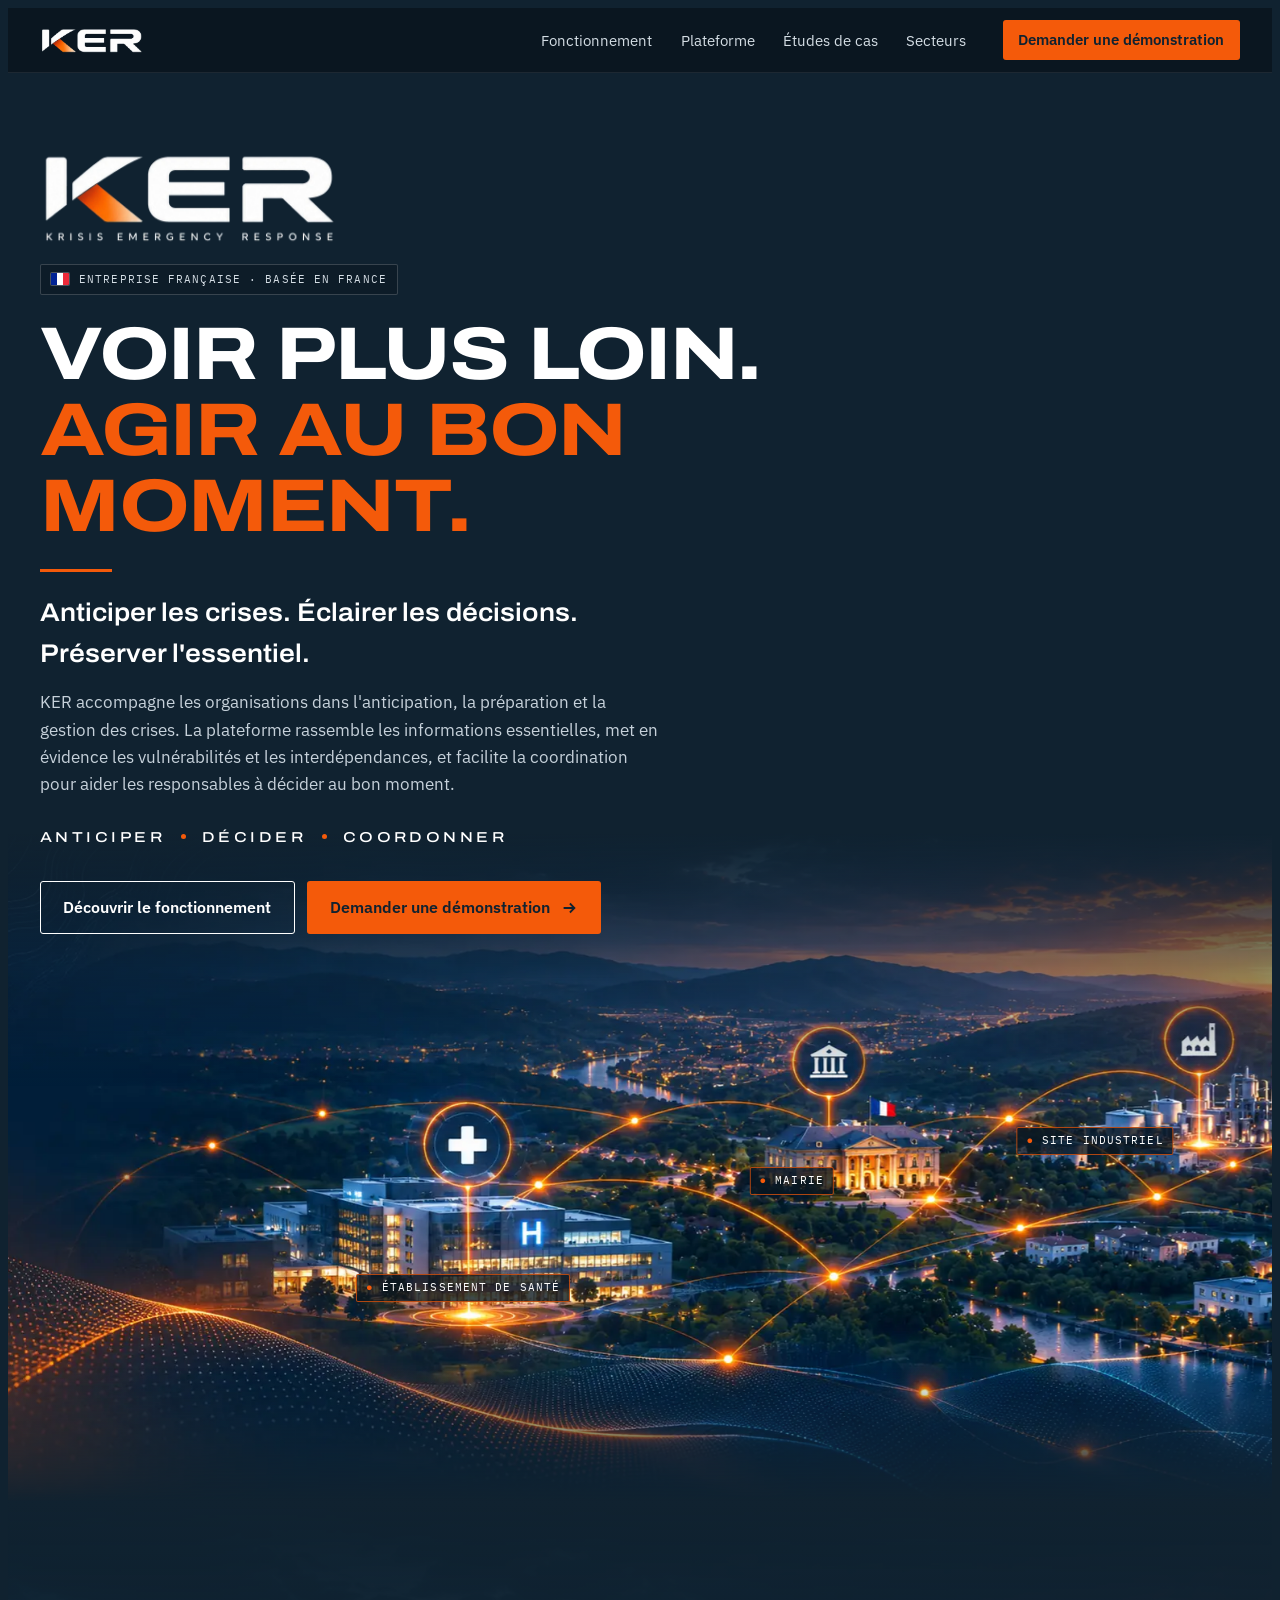
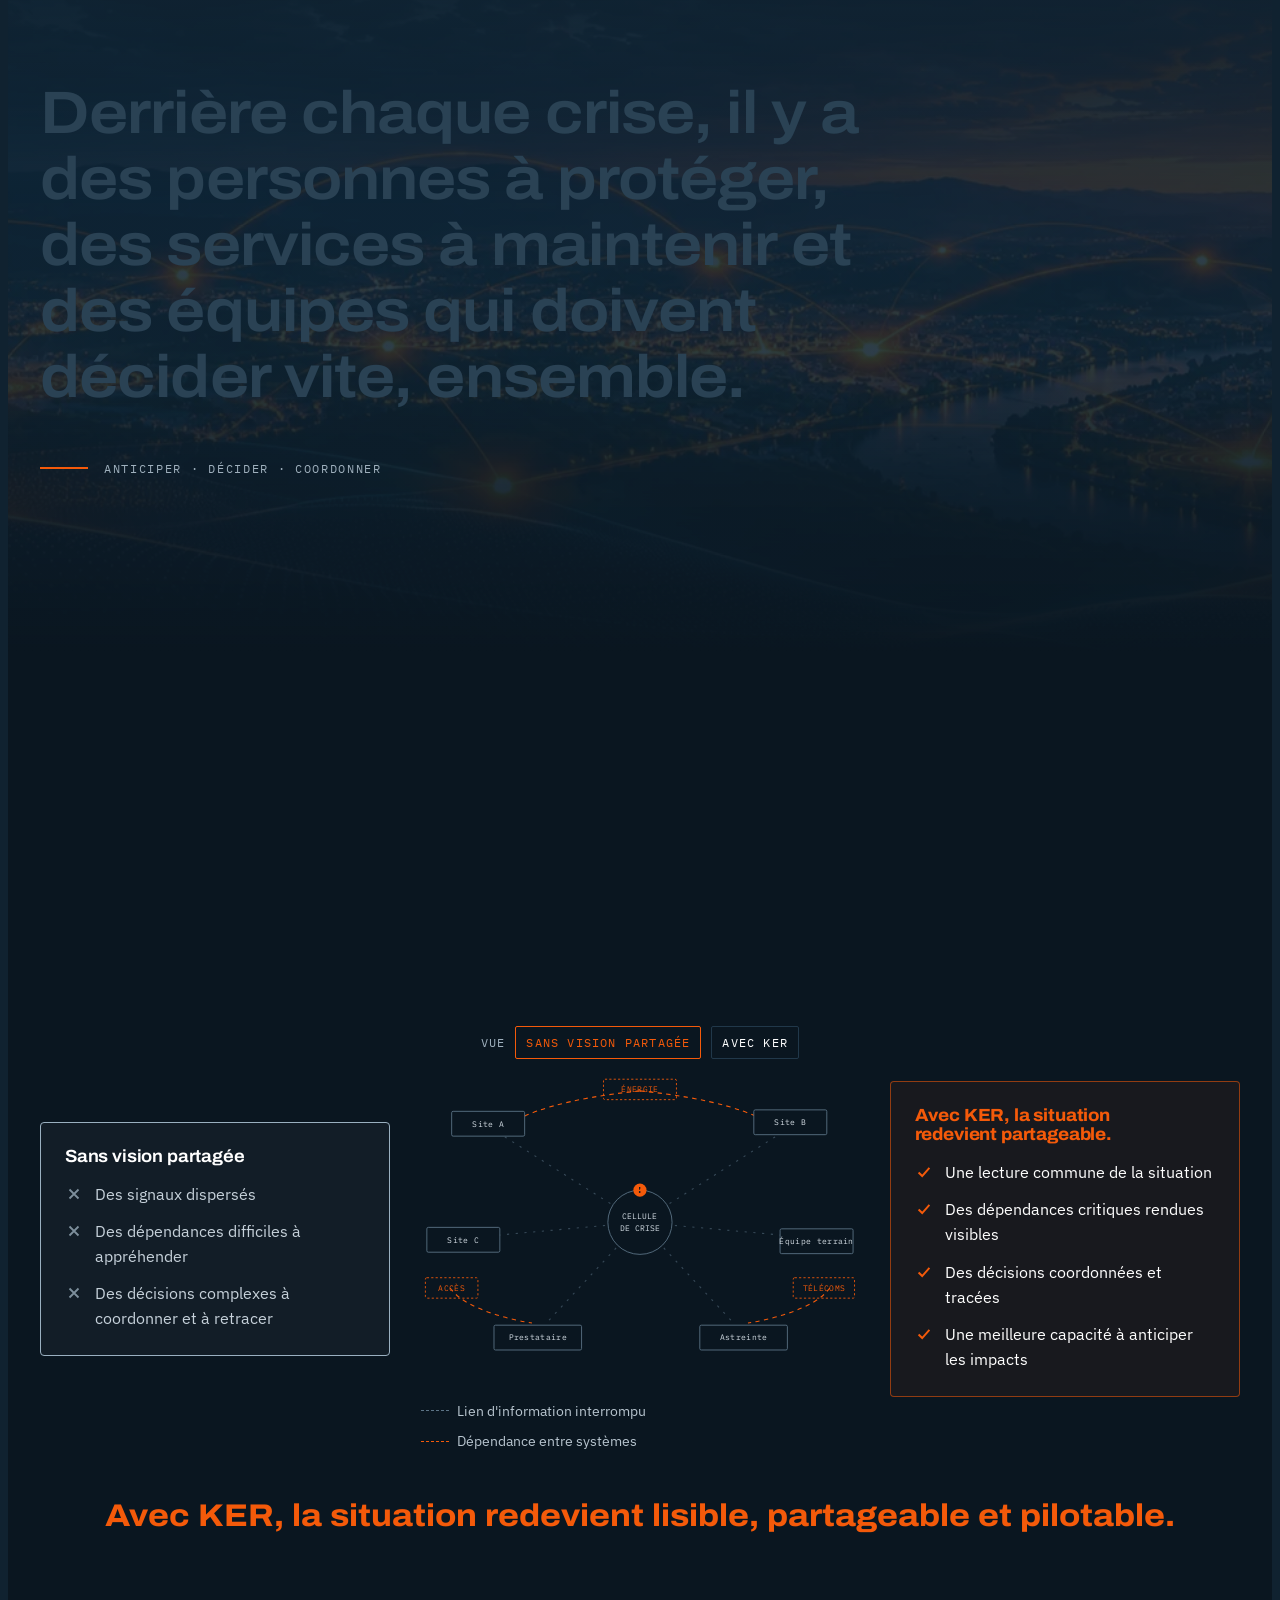
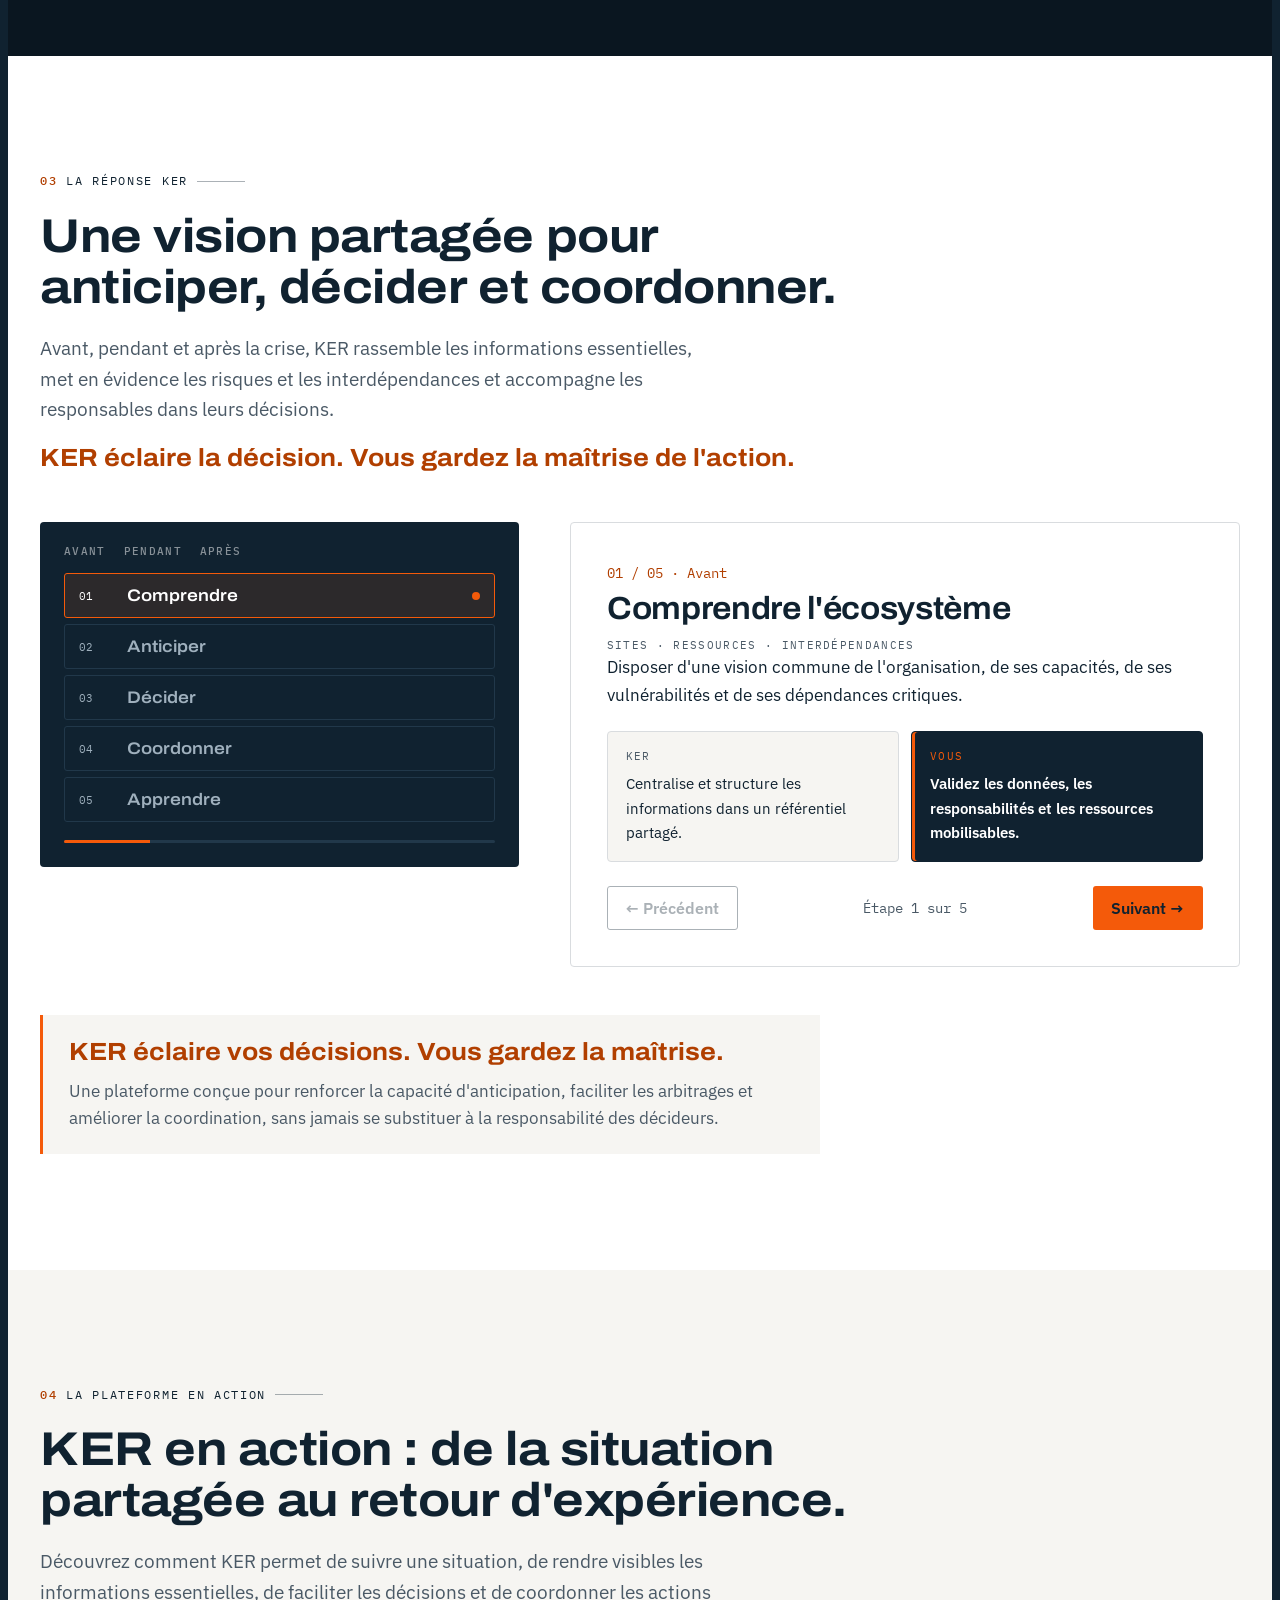
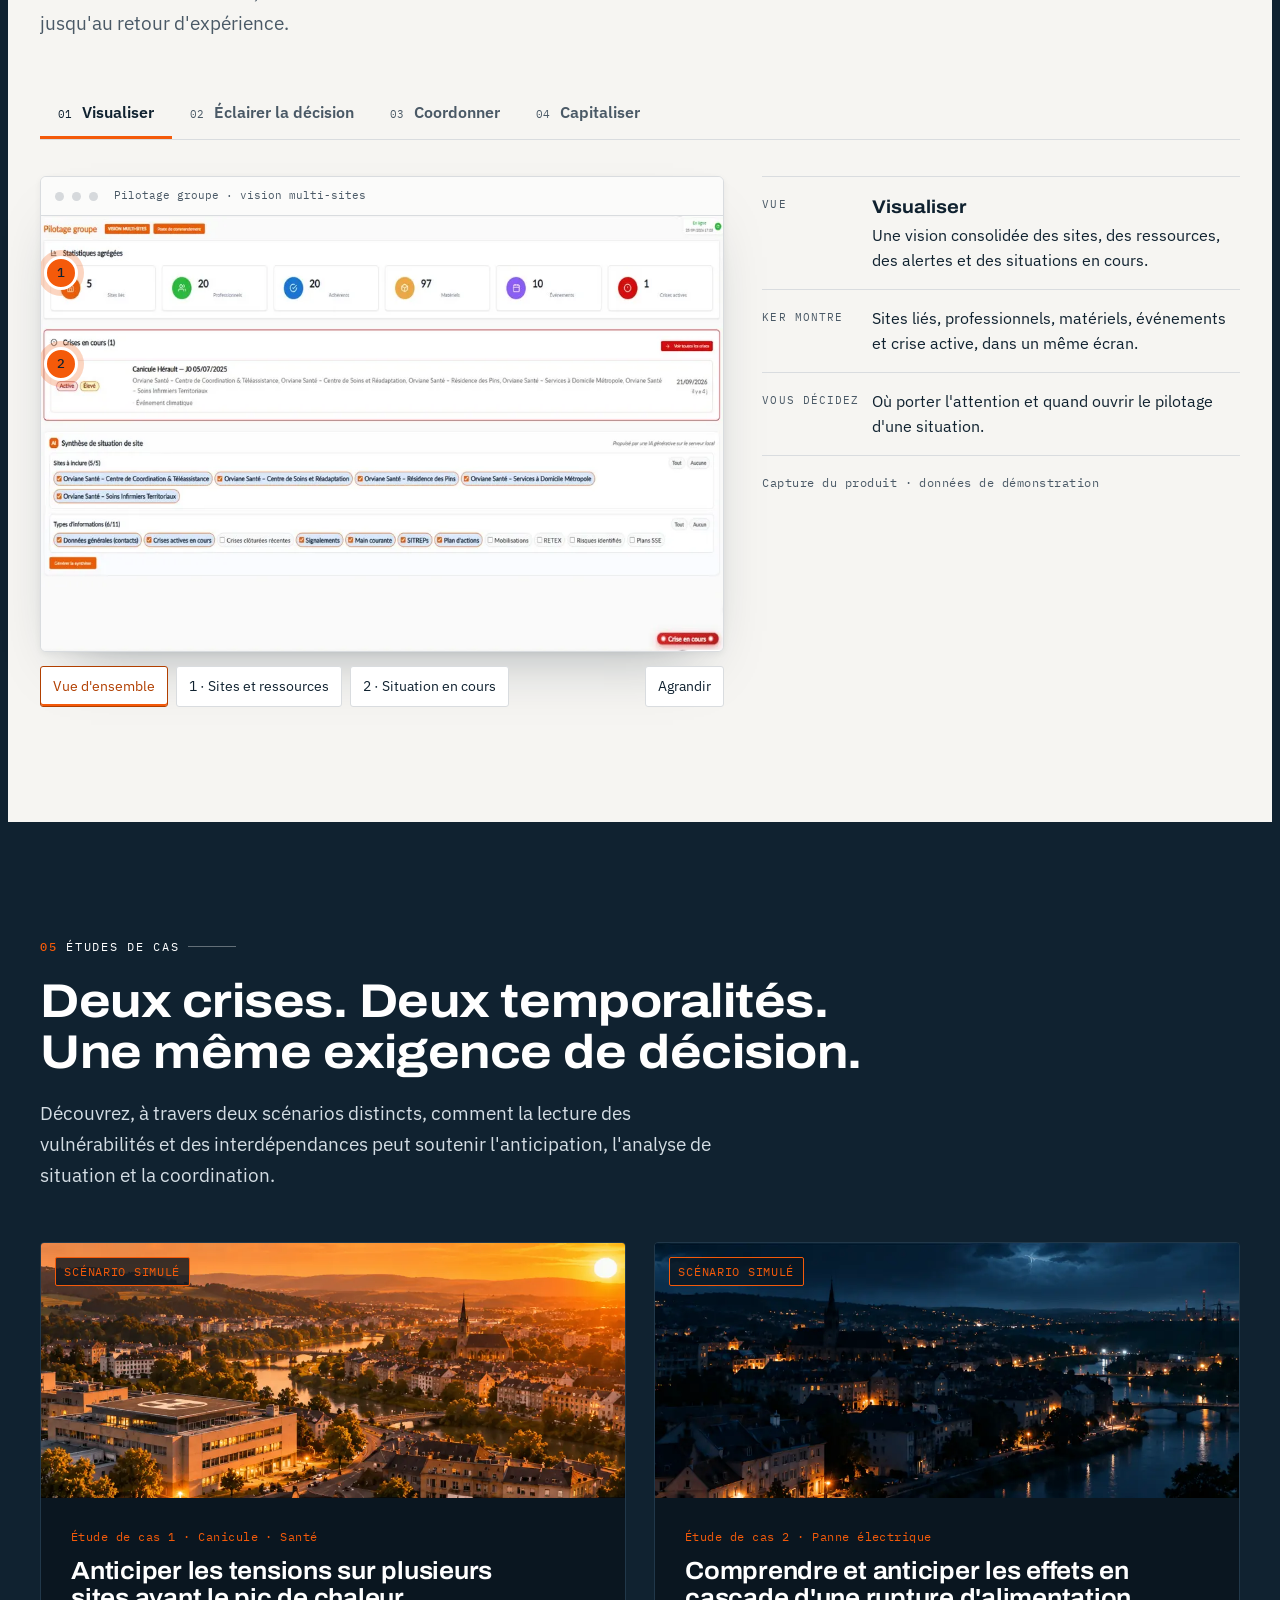
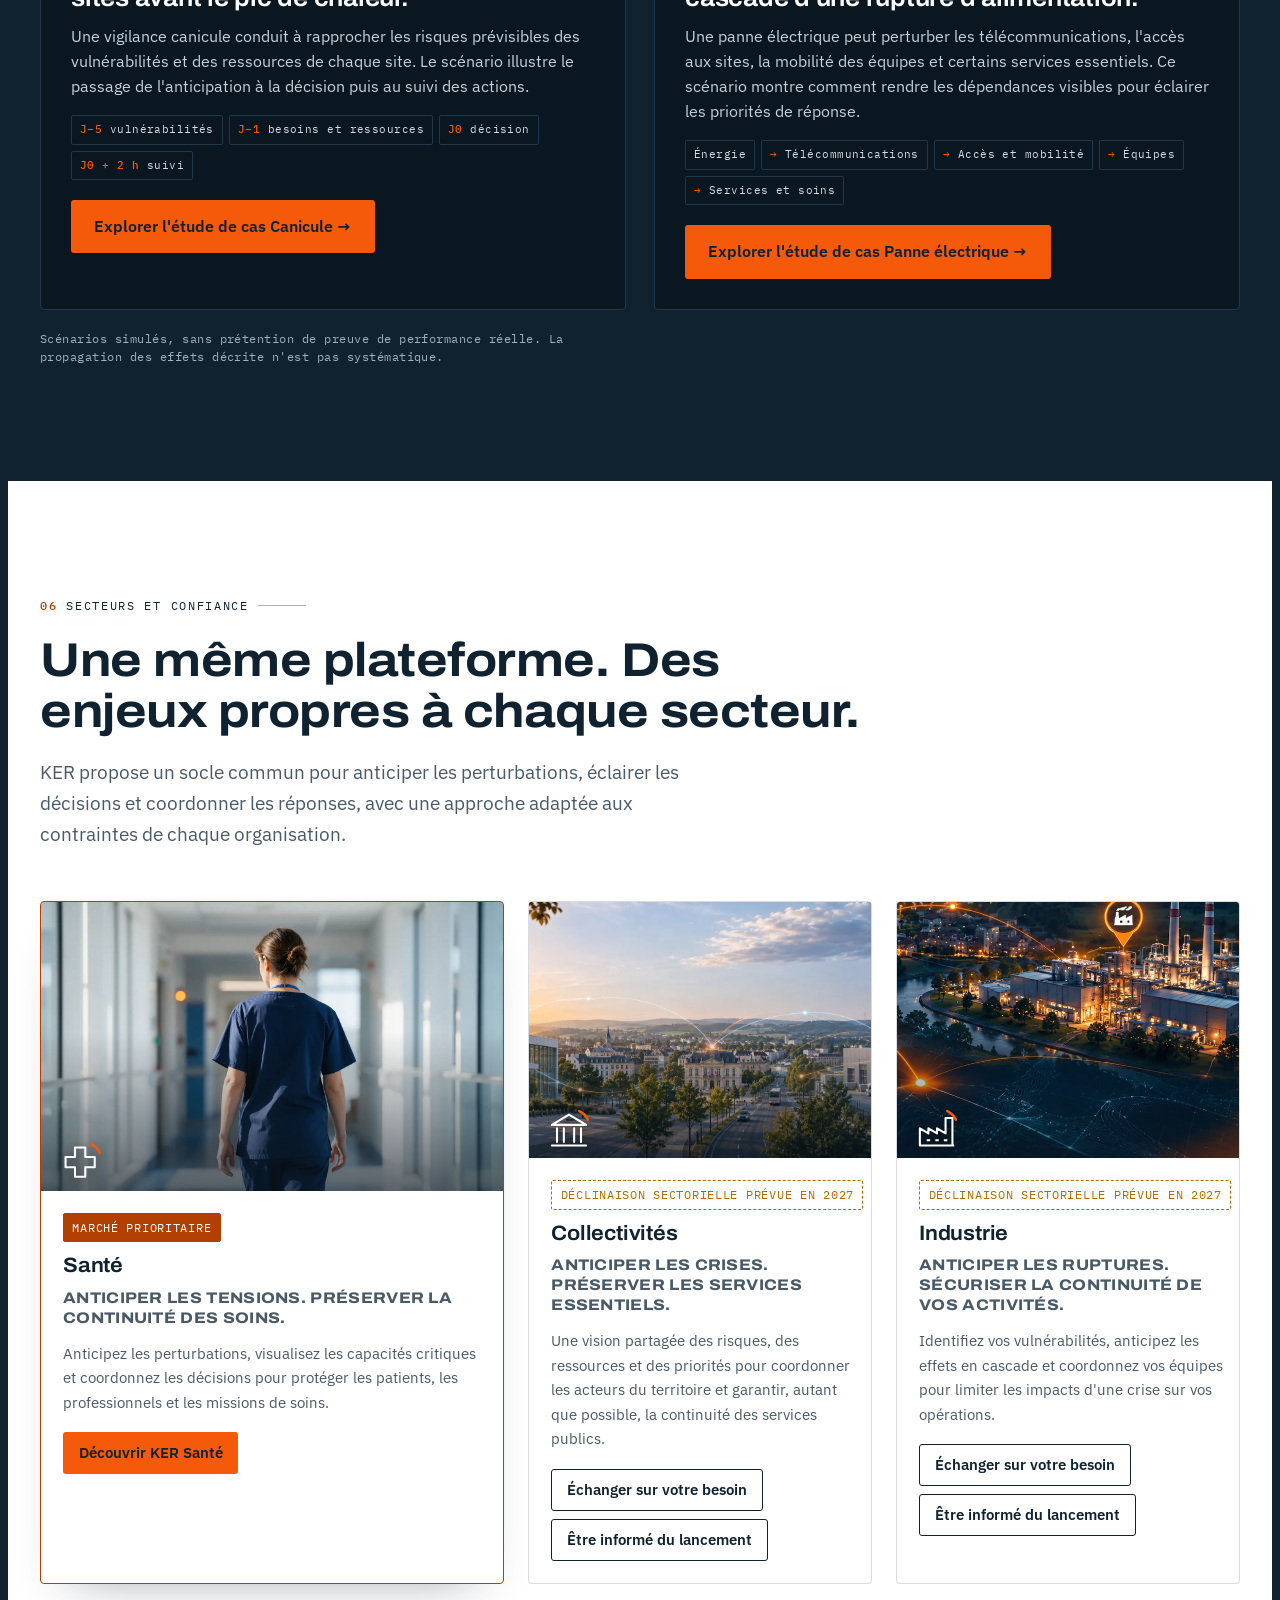
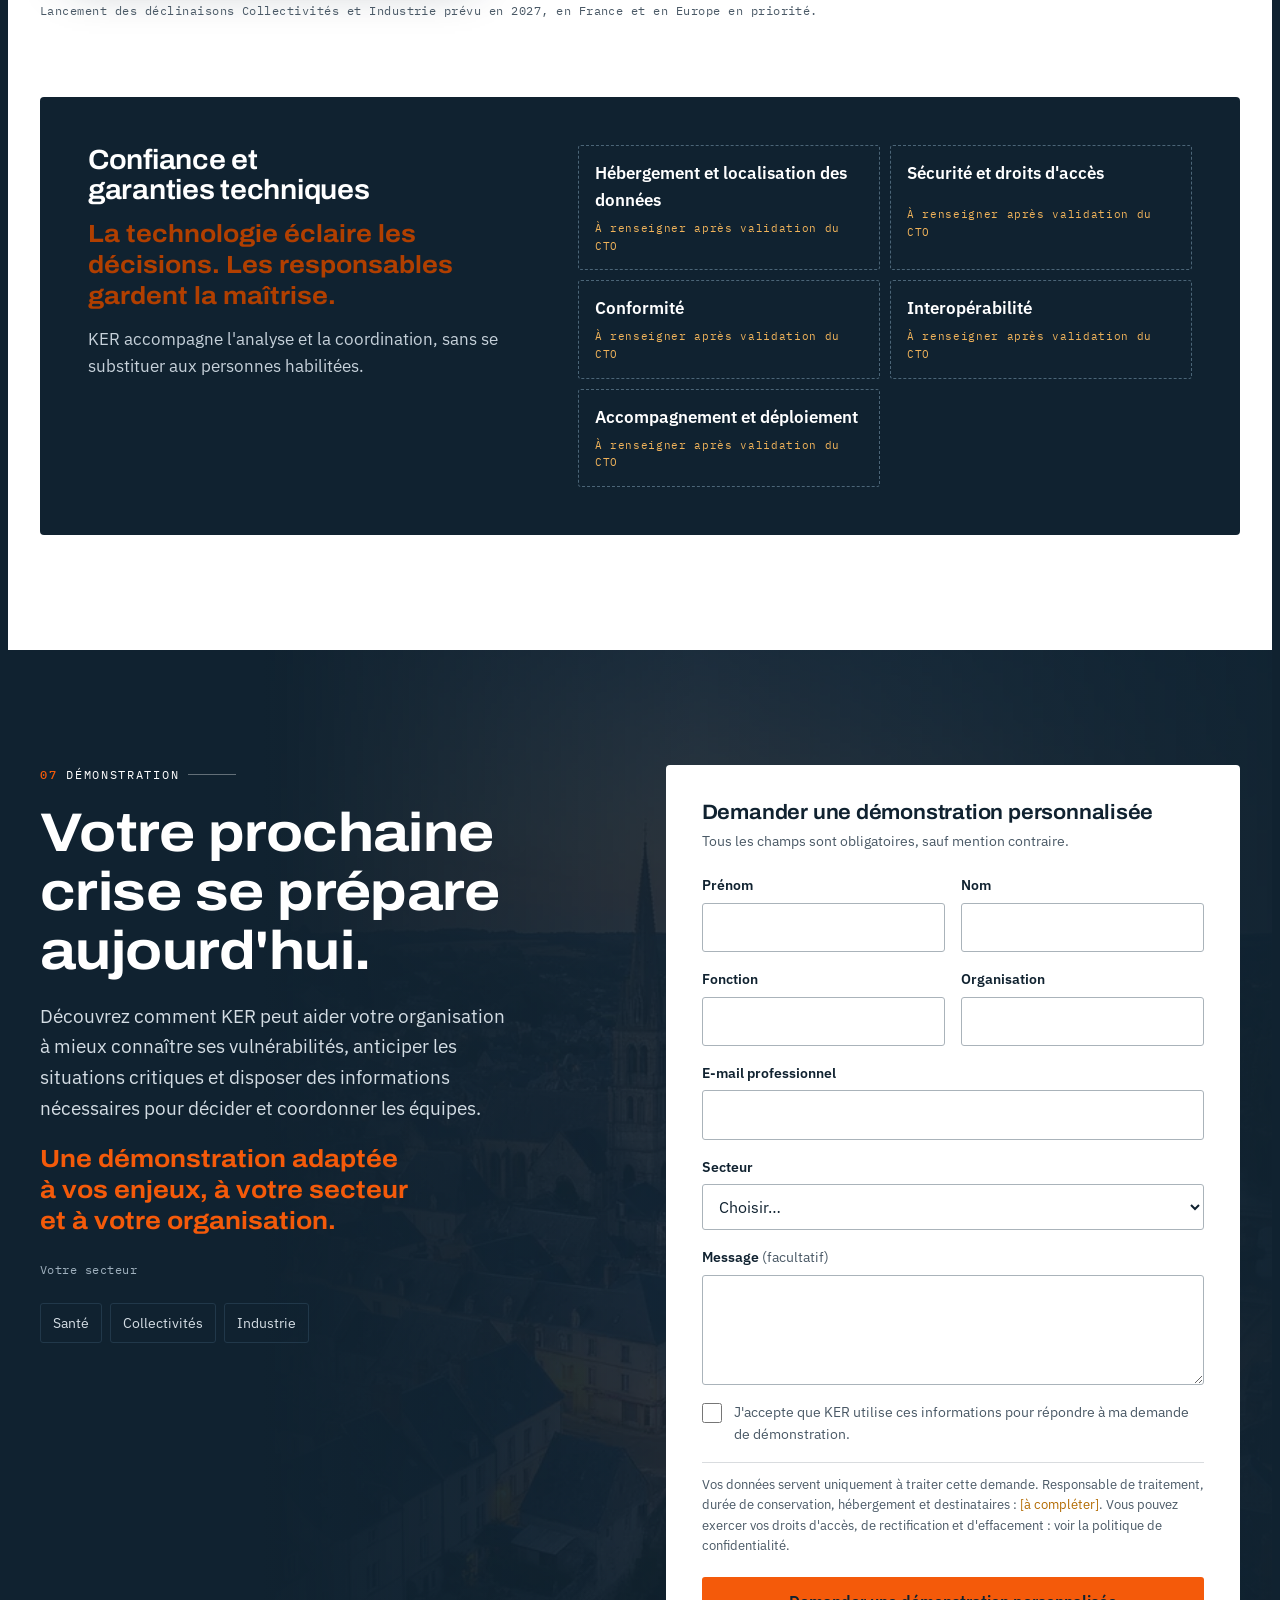
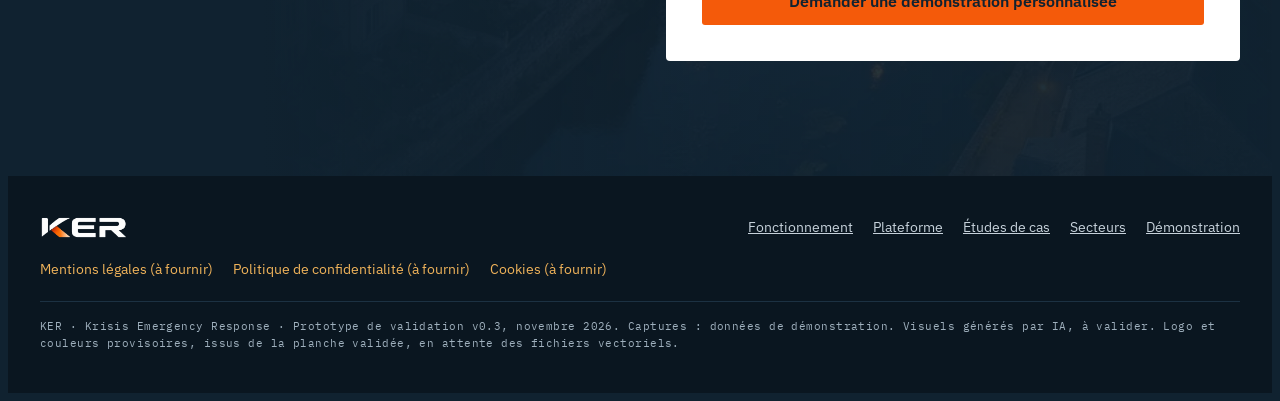
==== commit c92b092e: "v0.3 : refonte narrative d'après le document d'Anne Sept sections (promesse, problème, réponse KER e" ====
--- a/public/index.html
+++ b/public/index.html
@@ -3,786 +3,107 @@
 <head>
 <meta charset="utf-8">
 <meta name="viewport" content="width=device-width,initial-scale=1,viewport-fit=cover">
-</head>
-<body>
 <title>KER — Voir plus loin</title>
 <meta name="claude:viewport-fit-sides" content="cover">
-<meta name="description" content="KER, la plateforme de résilience opérationnelle face aux crises. Anticiper. Décider. Coordonner. Santé, collectivités, industrie.">
-<link rel="icon" type="image/png" href="[data-uri]">
+<meta name="description" content="KER aide les organisations à anticiper les crises, éclairer les décisions et coordonner les équipes. Une aide à la décision : les responsables gardent la maîtrise. Entreprise française, santé en priorité.">
+<link rel="icon" type="image/png" href="img/icon.png">
 <link rel="preconnect" href="https://fonts.googleapis.com">
 <link rel="preconnect" href="https://fonts.gstatic.com" crossorigin>
 <link rel="stylesheet" href="https://fonts.googleapis.com/css2?family=Archivo:wdth,wght@100..125,400..800&family=IBM+Plex+Mono:wght@400;500&family=IBM+Plex+Sans:wght@400;500;600&display=swap">
-<style>
-/* Layout : récit vertical alternant scènes sombres immersives (bleu-noir) et panneaux de lecture clairs ;
-   grille 12 colonnes desktop / 4 colonnes mobile ; l'orange est réservé aux actions, connexions et inflexions.
-   Thème volontairement unique : l'alternance sombre/clair est imposée par le cahier des charges (§4.2). */
-:root{
-  color-scheme: light;
-  /* Couleurs — PROVISOIRES : prélevées sur la planche PNG, à remplacer par les HEX des fichiers vectoriels maîtres */
-  --night:#102230;        /* bleu-noir de la planche */
-  --night-deep:#0a1620;
-  --night-line:#21384a;
-  --paper:#f6f5f2;        /* fond clair de la planche */
-  --white:#ffffff;
-  --ink:#102230;
-  --ink-soft:#4a5966;
-  --mist:#9fb0bd;         /* texte secondaire sur fond sombre */
-  --orange:#f45a0a;       /* accent : actions, connexions */
-  --orange-ink:#b13f00;   /* orange lisible sur fond clair (AA) */
-  --line:#d9dcdf;
-  /* Couleurs d'état métier (jamais utilisées comme accent de marque) */
-  --state-red:#c62828; --state-amber:#b26a00; --state-green:#2e7d32;
-  /* Typographies — famille exacte à confirmer via la charte */
-  --f-display:"Archivo", "Helvetica Neue", Arial, sans-serif;
-  --f-body:"IBM Plex Sans", "Segoe UI", Roboto, Arial, sans-serif;
-  --f-mono:"IBM Plex Mono", ui-monospace, "SFMono-Regular", Menlo, monospace;
-  /* Échelle */
-  --t-hero:clamp(2.4rem, 1.4rem + 4.6vw, 5.2rem);
-  --t-h2:clamp(1.75rem, 1.2rem + 2.2vw, 3rem);
-  --t-h3:clamp(1.1rem, 1rem + .4vw, 1.3rem);
-  --t-body:1.0625rem;
-  --t-small:.875rem;
-  --t-label:.75rem;
-  /* Motion */
-  --dur-fast:180ms; --dur:420ms; --ease:cubic-bezier(.2,.7,.2,1);
-  --maxw:1200px;
-  --header-h:64px;
-}
-*{box-sizing:border-box}
-html{scroll-behavior:smooth;scroll-padding-top:calc(var(--header-h) + 12px)}
-@media (prefers-reduced-motion: reduce){html{scroll-behavior:auto}}
-body{background:var(--night);color:var(--ink);font-family:var(--f-body);font-size:var(--t-body);line-height:1.6;-webkit-font-smoothing:antialiased;overflow-x:hidden}
-body::before{content:"";position:fixed;inset:0 0 auto;height:env(safe-area-inset-top,0px);z-index:60;background:var(--night)}
-img{max-width:100%;height:auto;display:block}
-h1,h2,h3{font-family:var(--f-display);font-stretch:112%;line-height:1.08;letter-spacing:-.01em;text-wrap:balance;margin:0}
-h2{font-size:var(--t-h2);font-weight:700}
-h3{font-size:var(--t-h3);font-weight:650;font-stretch:105%}
-p{margin:0}
-a{color:inherit}
-:focus-visible{outline:3px solid var(--orange);outline-offset:3px;border-radius:2px}
-[hidden]{display:none!important}
-.sr-only{position:absolute;width:1px;height:1px;padding:0;margin:-1px;overflow:hidden;clip:rect(0,0,0,0);white-space:nowrap;border:0}
-.skip{position:absolute;left:12px;top:-60px;z-index:100;background:var(--orange);color:var(--night);padding:10px 14px;font-weight:600;text-decoration:none}
-.skip:focus{top:calc(12px + env(safe-area-inset-top,0px))}
-
-/* Bandes et conteneur */
-.band{padding-left:max(16px, env(safe-area-inset-left,0px));padding-right:max(16px, env(safe-area-inset-right,0px));padding-block:clamp(64px, 9vw, 128px);position:relative}
-.band--dark{background:var(--night);color:var(--white);color-scheme:dark}
-.band--deep{background:var(--night-deep);color:var(--white);color-scheme:dark}
-.band--light{background:var(--white);color:var(--ink)}
-.band--paper{background:var(--paper);color:var(--ink)}
-.wrap{max-width:var(--maxw);margin-inline:auto;position:relative}
-.eyebrow{font-family:var(--f-mono);font-size:var(--t-label);letter-spacing:.14em;text-transform:uppercase;display:flex;gap:.75em;align-items:center;margin-bottom:1.25rem}
-.eyebrow b{font-weight:500;color:var(--orange)}
-.band--light .eyebrow b,.band--paper .eyebrow b{color:var(--orange-ink)}
-.eyebrow::after{content:"";height:1px;width:48px;background:currentColor;opacity:.35}
-.lede{font-size:clamp(1.05rem, 1rem + .3vw, 1.2rem);max-width:62ch;margin-top:1.25rem}
-.band--dark .lede,.band--deep .lede{color:#d4dde4}
-.band--light .lede,.band--paper .lede{color:var(--ink-soft)}
-.note{font-family:var(--f-mono);font-size:var(--t-label);letter-spacing:.04em;line-height:1.5}
-.badge{display:inline-flex;align-items:center;gap:.5em;font-family:var(--f-mono);font-size:var(--t-label);letter-spacing:.06em;text-transform:uppercase;padding:.35em .7em;border:1px solid currentColor;border-radius:2px;white-space:nowrap}
-.badge--demo{color:var(--orange-ink)}
-.band--dark .badge--demo,.band--deep .badge--demo{color:var(--orange)}
-.badge--todo{color:var(--state-amber);border-style:dashed}
-.band--dark .badge--todo,.band--deep .badge--todo{color:#f0b35a}
-.badge--ok{color:var(--state-green)}
-.band--dark .badge--ok,.band--deep .badge--ok{color:#7fd08a}
-
-/* Boutons */
-.btn{display:inline-flex;align-items:center;justify-content:center;gap:.6em;min-height:48px;padding:.8em 1.4em;font-family:var(--f-body);font-weight:600;font-size:1rem;text-decoration:none;border-radius:3px;border:1px solid transparent;cursor:pointer;transition:background var(--dur-fast),color var(--dur-fast),border-color var(--dur-fast),transform var(--dur-fast)}
-.btn--primary{background:var(--orange);color:var(--night)}
-.btn--primary:hover{background:#ff7428}
-.btn--ghost{border-color:currentColor;background:transparent;color:inherit}
-.btn--ghost:hover{background:rgba(255,255,255,.08)}
-.band--light .btn--ghost:hover,.band--paper .btn--ghost:hover{background:rgba(16,34,48,.06)}
-.btn svg{width:18px;height:18px;flex:none}
-.btn-row{display:flex;flex-wrap:wrap;gap:12px}
-
-/* Header */
-.header{position:sticky;top:env(safe-area-inset-top,0px);z-index:50;background:rgba(10,22,32,.92);backdrop-filter:blur(10px);-webkit-backdrop-filter:blur(10px);border-bottom:1px solid rgba(255,255,255,.08);color:var(--white);padding-left:max(16px, env(safe-area-inset-left,0px));padding-right:max(16px, env(safe-area-inset-right,0px))}
-.header__in{max-width:var(--maxw);margin-inline:auto;height:var(--header-h);display:flex;align-items:center;gap:24px}
-.header__logo{display:block;flex:none}
-.header__logo img{height:26px;width:auto}
-.nav{display:flex;gap:4px;margin-left:auto}
-.nav a{font-size:.95rem;text-decoration:none;padding:.5em .8em;border-radius:3px;color:#d4dde4}
-.nav a:hover,.nav a[aria-current="true"]{color:var(--white);background:rgba(255,255,255,.07)}
-.nav a[aria-current="true"]{box-shadow:inset 0 -2px 0 var(--orange)}
-.header .btn{min-height:40px;padding:.5em 1em;font-size:.92rem}
-.menu-btn{display:none;margin-left:auto;background:none;border:1px solid rgba(255,255,255,.3);color:var(--white);border-radius:3px;min-height:40px;padding:0 12px;font:inherit;font-size:.9rem;cursor:pointer}
-@media (max-width: 900px){
-  .nav{display:none;position:absolute;left:0;right:0;top:100%;flex-direction:column;gap:0;background:var(--night-deep);border-bottom:1px solid rgba(255,255,255,.1);padding:8px max(16px, env(safe-area-inset-right,0px)) 16px max(16px, env(safe-area-inset-left,0px))}
-  .nav.is-open{display:flex}
-  .nav a{padding:.9em .6em;border-bottom:1px solid rgba(255,255,255,.06)}
-  .menu-btn{display:inline-flex;align-items:center}
-  .header__cta{display:none}
-}
-
-/* Indicateur de chapitre */
-.chapters{position:fixed;right:max(18px, env(safe-area-inset-right,0px));top:50%;transform:translateY(-50%);z-index:40;display:none;flex-direction:column;gap:4px;mix-blend-mode:normal}
-.chapters a{display:flex;align-items:center;justify-content:flex-end;gap:10px;text-decoration:none;font-family:var(--f-mono);font-size:11px;letter-spacing:.06em;color:var(--mist);padding:3px 0}
-.chapters a span{opacity:0;transform:translateX(6px);transition:opacity var(--dur-fast),transform var(--dur-fast);background:var(--night-deep);color:var(--white);padding:2px 8px;border-radius:2px;white-space:nowrap}
-.chapters a i{display:block;width:18px;height:2px;background:#7d8f9c;transition:width var(--dur-fast),background var(--dur-fast)}
-.chapters a:hover span,.chapters a:focus-visible span,.chapters a[aria-current="true"] span{opacity:1;transform:none}
-.chapters a[aria-current="true"] i{width:30px;background:var(--orange)}
-@media (min-width: 1320px){.chapters{display:flex}}
-
-/* 00 — Hero */
-.hero{padding-top:clamp(48px, 7vw, 96px);padding-bottom:0;overflow:hidden;background:radial-gradient(120% 80% at 50% 105%, #17344a 0%, var(--night) 55%)}
-.hero__grid{display:grid;grid-template-columns:repeat(12,minmax(0,1fr));gap:24px;align-items:end}
-.hero__text{grid-column:1 / span 8;min-width:0}
-.hero__logo{width:min(360px, 70vw);margin-bottom:clamp(28px, 4vw, 48px)}
-.hero h1{font-size:var(--t-hero);font-weight:750;font-stretch:118%;letter-spacing:-.02em}
-.hero h1 em{font-style:normal;color:var(--orange)}
-.hero__def{font-family:var(--f-display);font-stretch:108%;font-weight:500;font-size:clamp(1.15rem, 1rem + .7vw, 1.55rem);margin-top:1.25rem;color:var(--white);max-width:34ch}
-.hero__sub{color:#c6d1da;margin-top:.9rem;max-width:56ch}
-.signature{display:flex;flex-wrap:wrap;align-items:center;gap:.4em 1.1em;font-family:var(--f-display);font-stretch:118%;font-weight:500;font-size:.9rem;letter-spacing:.24em;text-transform:uppercase;margin-top:1.75rem}
-.signature span+span::before{content:"";display:inline-block;width:5px;height:5px;border-radius:50%;background:var(--orange);margin-right:1.1em;vertical-align:middle;transform:translateY(-2px)}
-.hero .btn-row{margin-top:2rem}
-.hero__aside{grid-column:9 / span 4;min-width:0;border-left:1px solid var(--night-line);padding-left:24px;display:grid;gap:18px;font-size:var(--t-small);color:#c6d1da}
-.hero__aside dt{font-family:var(--f-mono);font-size:var(--t-label);letter-spacing:.12em;text-transform:uppercase;color:var(--mist)}
-.hero__aside dd{margin:4px 0 0;color:var(--white)}
-.horizon{position:relative;height:clamp(220px, 30vw, 360px);margin-top:clamp(40px, 6vw, 72px);margin-inline:calc(-1 * max(16px, env(safe-area-inset-left,0px)))}
-.horizon canvas{position:absolute;inset:0;width:100%;height:100%}
-.horizon__labels{position:absolute;inset:0;pointer-events:none}
-.horizon__labels span{position:absolute;transform:translate(-50%,-100%);font-family:var(--f-mono);font-size:11px;letter-spacing:.12em;text-transform:uppercase;color:var(--white);padding:3px 8px;border:1px solid rgba(244,90,10,.6);background:rgba(10,22,32,.75);border-radius:2px;white-space:nowrap;transition:opacity var(--dur) var(--ease),transform var(--dur) var(--ease)}
-.js .horizon__labels span{opacity:calc(.35 + var(--p,0) * 1.6)}
-@media (max-width: 900px){
-  .hero__text,.hero__aside{grid-column:1 / -1}
-  .hero__aside{border-left:0;border-top:1px solid var(--night-line);padding:20px 0 0;grid-template-columns:repeat(auto-fit,minmax(150px,1fr))}
-  .horizon__labels span:nth-child(n+4){display:none}
-}
-
-/* 01 — Propagation */
-.split{display:grid;grid-template-columns:repeat(12,minmax(0,1fr));gap:clamp(24px,4vw,56px);align-items:center}
-.split__text{grid-column:1 / span 5;min-width:0}
-.split__visual{grid-column:6 / span 7;min-width:0}
-@media (max-width: 900px){.split__text,.split__visual{grid-column:1 / -1}}
-.pains{list-style:none;padding:0;margin:2rem 0 0;display:grid;gap:0}
-.pains li{display:grid;grid-template-columns:28px 1fr;gap:12px;padding:16px 0;border-top:1px solid var(--night-line)}
-.pains li:last-child{border-bottom:1px solid var(--night-line)}
-.pains svg{width:22px;height:22px;color:var(--orange);margin-top:2px}
-.pains strong{display:block;font-weight:600}
-.pains span{color:#b8c5cf;font-size:var(--t-small)}
-.net{width:100%;height:auto;overflow:visible}
-.net .lnk{stroke:#5c7486;stroke-width:1.5;fill:none;transition:stroke var(--dur) var(--ease),stroke-dasharray var(--dur) var(--ease),opacity var(--dur)}
-.net .lnk{stroke-dasharray:3 9;opacity:.55}
-.net.is-whole .lnk{stroke:#9ab0c0;stroke-dasharray:none;opacity:1}
-.net .dep{stroke:var(--orange);stroke-width:1.5;stroke-dasharray:6 6;fill:none;opacity:1;transition:opacity var(--dur)}
-.net.is-whole .dep{opacity:0}
-.net .site{transition:transform 700ms var(--ease)}
-.net.is-whole .site{transform:none!important}
-.net .site rect{fill:var(--night-deep);stroke:#5c7486;stroke-width:1.2}
-.net .site text,.net .sys text{font-family:var(--f-mono);font-size:11px;fill:#d4dde4;letter-spacing:.04em}
-.net .sys rect{fill:none;stroke:var(--orange);stroke-width:1.2;stroke-dasharray:3 3}
-.net .sys text{fill:var(--orange)}
-.net .warn{fill:var(--orange);transition:opacity var(--dur)}
-.net.is-whole .warn{opacity:0}
-.net-legend{display:flex;flex-wrap:wrap;gap:8px 20px;margin-top:16px;color:#b8c5cf;font-size:var(--t-small)}
-.net-legend span{display:inline-flex;align-items:center;gap:8px}
-.net-legend i{display:inline-block;width:28px;height:0;border-top:1.5px dashed #5c7486}
-.net-legend i.o{border-top-color:var(--orange)}
-.net-state{font-family:var(--f-mono);font-size:var(--t-label);letter-spacing:.1em;text-transform:uppercase;color:var(--mist);margin-bottom:10px;display:flex;gap:10px;align-items:center}
-.net-state button{font:inherit;letter-spacing:inherit;text-transform:inherit;color:var(--white);background:transparent;border:1px solid var(--night-line);padding:6px 10px;border-radius:2px;cursor:pointer}
-.net-state button[aria-pressed="true"]{border-color:var(--orange);color:var(--orange)}
-
-/* 02 — Moteur */
-.engine{display:grid;grid-template-columns:repeat(12,minmax(0,1fr));gap:clamp(24px,4vw,56px);margin-top:clamp(40px,5vw,64px)}
-.engine__visual{grid-column:1 / span 5;min-width:0}
-.engine__steps{grid-column:7 / span 6;min-width:0;list-style:none;padding:0;margin:0;counter-reset:s}
-.engine__card{position:sticky;top:calc(var(--header-h) + 32px);background:var(--night);color:var(--white);border-radius:4px;padding:28px}
-.phases{display:grid;grid-template-columns:2fr 2fr 1fr;gap:6px;font-family:var(--f-mono);font-size:11px;letter-spacing:.12em;text-transform:uppercase;color:var(--mist);margin-bottom:20px}
-.phases span{border-top:2px solid var(--night-line);padding-top:6px;transition:color var(--dur),border-color var(--dur)}
-.phases span.is-on{color:var(--white);border-color:var(--orange)}
-.verbs{list-style:none;margin:0;padding:0;display:grid;gap:6px}
-.verbs li{display:grid;grid-template-columns:36px 1fr;align-items:center;gap:12px;padding:10px 12px;border:1px solid var(--night-line);border-radius:3px;font-family:var(--f-display);font-stretch:112%;font-weight:600;font-size:1.05rem;transition:border-color var(--dur),background var(--dur),color var(--dur);color:#9fb0bd}
-.verbs li small{font-family:var(--f-mono);font-size:11px;font-weight:400;color:inherit}
-.verbs li.is-on{border-color:var(--orange);background:rgba(244,90,10,.1);color:var(--white)}
-.engine__who{margin-top:20px;border-top:1px solid var(--night-line);padding-top:16px;display:grid;gap:10px;font-size:var(--t-small);min-height:7.5em}
-.engine__who div{display:grid;grid-template-columns:76px 1fr;gap:10px}
-.engine__who dt{font-family:var(--f-mono);font-size:11px;letter-spacing:.1em;text-transform:uppercase;color:var(--mist);padding-top:2px}
-.engine__who dd{margin:0}
-.engine__who .you dd{color:var(--white);font-weight:600}
-.step{padding:28px 0 32px;border-top:1px solid var(--line);display:grid;grid-template-columns:56px 1fr;gap:16px;transition:opacity var(--dur)}
-.step:last-child{border-bottom:1px solid var(--line)}
-.js .step{opacity:.55}
-.js .step.is-on{opacity:1}
-.step__n{font-family:var(--f-mono);font-size:var(--t-small);color:var(--orange-ink);padding-top:4px}
-.step h3{font-size:clamp(1.3rem,1.1rem + .8vw,1.75rem)}
-.step h3 small{display:block;font-family:var(--f-body);font-size:var(--t-small);font-weight:500;color:var(--ink-soft);margin-top:6px;letter-spacing:0}
-.step p{margin-top:.8rem;color:var(--ink-soft);max-width:52ch}
-.who{margin-top:1rem;display:grid;gap:8px;font-size:var(--t-small)}
-.who div{display:grid;grid-template-columns:64px 1fr;gap:10px}
-.who dt{font-family:var(--f-mono);font-size:11px;letter-spacing:.1em;text-transform:uppercase;color:var(--ink-soft);padding-top:2px}
-.who dd{margin:0}
-.who .you dd{font-weight:600}
-.human{margin-top:clamp(32px,4vw,48px);display:grid;grid-template-columns:auto 1fr;gap:16px;align-items:start;padding:20px 24px;border:1px solid var(--line);border-left:3px solid var(--orange);background:var(--paper);max-width:760px}
-.human svg{width:28px;height:28px;color:var(--orange-ink)}
-.human p{color:var(--ink-soft);font-size:.98rem}
-.human strong{color:var(--ink)}
-@media (max-width: 900px){
-  .engine__visual{display:none}
-  .engine__steps{grid-column:1 / -1}
-  .js .step{opacity:1}
-}
-
-/* 03 — Interface */
-.shot{position:relative;margin-top:clamp(36px,4vw,56px)}
-.frame{background:var(--white);border:1px solid var(--line);border-radius:6px;box-shadow:0 30px 60px -30px rgba(16,34,48,.35),0 2px 6px rgba(16,34,48,.06);overflow:hidden}
-.frame__bar{display:flex;align-items:center;gap:8px;padding:10px 14px;border-bottom:1px solid var(--line);font-family:var(--f-mono);font-size:11px;color:var(--ink-soft);background:#fbfbfa}
-.frame__bar i{width:9px;height:9px;border-radius:50%;background:#d6d9dc}
-.frame__bar span{margin-left:8px}
-.zoom{position:relative;overflow:hidden;aspect-ratio:1000 / 638;max-width:100%}
-.zoom img{width:100%;height:100%;object-fit:cover;transform-origin:var(--ox,50%) var(--oy,50%);transform:scale(var(--z,1));transition:transform 650ms var(--ease)}
-.hotspot{position:absolute;transform:translate(-50%,-50%);width:34px;height:34px;border-radius:50%;background:var(--orange);color:var(--night);border:3px solid var(--white);font-family:var(--f-mono);font-weight:500;font-size:13px;cursor:pointer;box-shadow:0 0 0 6px rgba(244,90,10,.25);transition:opacity var(--dur),transform var(--dur-fast)}
-.hotspot:hover{transform:translate(-50%,-50%) scale(1.1)}
-.zoomed .hotspot{opacity:0;pointer-events:none}
-.shot__tools{display:flex;flex-wrap:wrap;gap:10px;justify-content:space-between;align-items:center;margin-top:14px}
-.chip{font:inherit;font-size:var(--t-small);border:1px solid var(--line);background:var(--white);color:var(--ink);padding:8px 12px;border-radius:3px;cursor:pointer;display:inline-flex;gap:8px;align-items:center;min-height:40px}
-.chip:hover{border-color:var(--ink)}
-.chip[aria-pressed="true"]{border-color:var(--orange-ink);color:var(--orange-ink);box-shadow:inset 0 -2px 0 var(--orange)}
-.chip-row{display:flex;flex-wrap:wrap;gap:8px}
-.reads{display:grid;grid-template-columns:repeat(3,minmax(0,1fr));gap:0;margin-top:clamp(28px,3vw,40px);border-top:1px solid var(--line)}
-.read{padding:22px 22px 22px 0;border-bottom:1px solid var(--line);min-width:0;transition:background var(--dur)}
-.read+.read{padding-left:22px;border-left:1px solid var(--line)}
-.read.is-on{background:linear-gradient(var(--orange),var(--orange)) top left/100% 3px no-repeat}
-.read h3{font-size:1.1rem;display:flex;gap:10px;align-items:baseline}
-.read h3 span{font-family:var(--f-mono);font-size:var(--t-small);color:var(--orange-ink)}
-.read dl{margin:14px 0 0;display:grid;gap:12px;font-size:var(--t-small)}
-.read dt{font-family:var(--f-mono);font-size:11px;letter-spacing:.1em;text-transform:uppercase;color:var(--ink-soft)}
-.read dd{margin:2px 0 0}
-.source{margin-top:18px;color:var(--ink-soft)}
-@media (max-width: 900px){
-  .reads{grid-template-columns:1fr}
-  .read+.read{padding-left:0;border-left:0}
-  .hotspot{width:28px;height:28px;font-size:12px}
-}
-
-/* Transition cas d'usage */
-.twin{display:grid;grid-template-columns:repeat(2,minmax(0,1fr));gap:1px;background:var(--night-line);margin-top:clamp(36px,4vw,56px);border:1px solid var(--night-line)}
-.twin a{display:block;background:var(--night);padding:28px;text-decoration:none;transition:background var(--dur-fast)}
-.twin a:hover{background:#142b3c}
-.twin .note{color:var(--orange)}
-.twin h3{margin-top:10px;font-size:clamp(1.2rem,1rem + .8vw,1.6rem)}
-.twin p{color:#b8c5cf;margin-top:10px;font-size:var(--t-small)}
-.twin .arrow{margin-top:18px;font-family:var(--f-mono);font-size:var(--t-small);color:var(--white)}
-.scale{display:flex;align-items:center;gap:8px;margin-top:16px;font-family:var(--f-mono);font-size:11px;color:var(--mist)}
-.scale i{flex:1;height:2px;background:linear-gradient(90deg,var(--orange),rgba(244,90,10,.15))}
-@media (max-width: 700px){.twin{grid-template-columns:1fr}}
-
-/* 04 — Canicule */
-.timeline{display:grid;grid-template-columns:repeat(12,minmax(0,1fr));gap:clamp(24px,4vw,56px);margin-top:clamp(40px,5vw,64px)}
-.rail{grid-column:1 / span 3;min-width:0}
-.rail ol{position:sticky;top:calc(var(--header-h) + 40px);list-style:none;margin:0;padding:0 0 0 22px;border-left:2px solid var(--line);display:grid;gap:22px}
-.rail li{position:relative}
-.rail li::before{content:"";position:absolute;left:-29px;top:6px;width:12px;height:12px;border-radius:50%;background:var(--white);border:2px solid var(--line);transition:background var(--dur),border-color var(--dur)}
-.rail li.is-on::before{background:var(--orange);border-color:var(--orange)}
-.rail a{text-decoration:none;display:block}
-.rail b{font-family:var(--f-mono);font-weight:500;font-size:1.05rem;display:block;font-variant-numeric:tabular-nums}
-.rail span{font-size:var(--t-small);color:var(--ink-soft)}
-.rail li.is-on b{color:var(--orange-ink)}
-.chapters-c{grid-column:4 / span 9;min-width:0;display:grid;gap:clamp(48px,6vw,96px)}
-.chap{display:grid;gap:18px;scroll-margin-top:calc(var(--header-h) + 24px)}
-.chap__head{display:flex;flex-wrap:wrap;gap:10px 16px;align-items:baseline}
-.chap__t{font-family:var(--f-mono);font-size:clamp(1.6rem,1.2rem + 1.4vw,2.4rem);font-weight:500;color:var(--orange-ink);font-variant-numeric:tabular-nums}
-.chap h3{font-size:clamp(1.2rem,1rem + .6vw,1.5rem)}
-.chap__cap{max-width:60ch;color:var(--ink-soft)}
-.chap__cap strong{color:var(--ink);font-weight:600}
-.placeholder{aspect-ratio:16 / 9;max-width:100%;border:1.5px dashed #b9c1c8;border-radius:6px;background:repeating-linear-gradient(135deg,#f6f5f2 0 12px,#f1efeb 12px 24px);display:grid;place-content:center;text-align:center;gap:8px;padding:20px;color:var(--ink-soft)}
-.placeholder strong{font-family:var(--f-display);font-stretch:108%;color:var(--ink);font-size:1.05rem}
-.placeholder .note{color:var(--ink-soft)}
-.shotbtn{display:block;width:100%;padding:0;border:0;background:none;cursor:zoom-in;text-align:left;font:inherit;color:inherit}
-.shotbtn:focus-visible{outline-offset:4px}
-.shotbtn .frame{transition:box-shadow var(--dur-fast)}
-.shotbtn:hover .frame{box-shadow:0 30px 60px -24px rgba(16,34,48,.45),0 0 0 2px var(--orange)}
-.demo-note{display:flex;gap:12px;align-items:flex-start;margin-top:clamp(32px,4vw,48px);padding:16px 18px;background:var(--paper);border:1px solid var(--line);font-size:var(--t-small);color:var(--ink-soft);max-width:760px}
-@media (max-width: 900px){
-  .rail{display:none}
-  .chapters-c{grid-column:1 / -1}
-}
-
-/* 05 — Domino */
-.domino{list-style:none;margin:clamp(40px,5vw,64px) 0 0;padding:0;display:grid;grid-template-columns:repeat(5,minmax(0,1fr));gap:14px;counter-reset:d}
-.tier{position:relative;border:1px solid var(--night-line);border-radius:3px;padding:20px 18px 22px;background:rgba(255,255,255,.02);transition:border-color var(--dur),background var(--dur),transform var(--dur) var(--ease);min-width:0}
-.tier::after{content:"";position:absolute;top:38px;right:-15px;width:16px;height:2px;background:var(--night-line);transition:background var(--dur)}
-.tier:last-child::after{display:none}
-.tier.is-hit{border-color:var(--orange);background:rgba(244,90,10,.08)}
-.tier.is-hit::after{background:var(--orange)}
-.tier__n{font-family:var(--f-mono);font-size:11px;letter-spacing:.12em;color:var(--mist);text-transform:uppercase;display:flex;justify-content:space-between;align-items:center}
-.tier__n i{width:10px;height:10px;border-radius:50%;border:1.5px solid var(--mist);transition:background var(--dur),border-color var(--dur)}
-.tier.is-hit .tier__n i{background:var(--orange);border-color:var(--orange)}
-.tier h3{margin-top:12px;font-size:1.15rem}
-.tier__what{margin-top:8px;font-size:var(--t-small);color:#d4dde4}
-.tier dl{margin:16px 0 0;display:grid;gap:12px;font-size:var(--t-small)}
-.tier dt{font-family:var(--f-mono);font-size:10.5px;letter-spacing:.1em;text-transform:uppercase;color:var(--mist)}
-.tier dd{margin:3px 0 0;color:#c6d1da}
-.tier dd.repli{color:var(--white)}
-.tier dd.repli::before{content:"↳ ";color:var(--orange)}
-.domino-foot{display:grid;grid-template-columns:repeat(12,minmax(0,1fr));gap:24px;margin-top:clamp(28px,3vw,40px);align-items:start}
-.domino-foot>p{grid-column:1 / span 7;color:#c6d1da;max-width:64ch}
-.domino-foot>div{grid-column:9 / span 4;display:flex;justify-content:flex-end}
-@media (max-width: 1000px){
-  .domino{grid-template-columns:1fr;gap:10px}
-  .tier{display:grid;grid-template-columns:1fr;padding-left:44px}
-  .tier::before{content:"";position:absolute;left:20px;top:22px;bottom:-12px;width:2px;background:var(--night-line)}
-  .tier:last-child::before{bottom:22px}
-  .tier.is-hit::before{background:var(--orange)}
-  .tier::after{display:none}
-  .tier__n i{position:absolute;left:15px;top:20px;background:var(--night)}
-  .domino-foot>p,.domino-foot>div{grid-column:1 / -1;justify-content:flex-start}
-}
-
-/* 06 — Orchestration */
-.tabs{display:flex;flex-wrap:wrap;gap:0;border-bottom:1px solid var(--line);margin-top:clamp(32px,4vw,48px)}
-.tab{font:inherit;font-weight:600;font-size:.98rem;background:none;border:0;border-bottom:3px solid transparent;color:var(--ink-soft);padding:14px 18px 11px;cursor:pointer;display:flex;gap:10px;align-items:baseline;min-height:48px}
-.tab small{font-family:var(--f-mono);font-weight:400;font-size:11px}
-.tab:hover{color:var(--ink)}
-.tab[aria-selected="true"]{color:var(--ink);border-bottom-color:var(--orange)}
-.band--dark .tabs{border-bottom-color:var(--night-line)}
-.band--dark .tab{color:var(--mist)}
-.band--dark .tab:hover,.band--dark .tab[aria-selected="true"]{color:var(--white)}
-.panel{padding-top:clamp(24px,3vw,36px)}
-.panel__grid{display:grid;grid-template-columns:repeat(12,minmax(0,1fr));gap:clamp(24px,3vw,48px);align-items:start}
-.panel__shot{grid-column:1 / span 7;min-width:0}
-.panel__text{grid-column:8 / span 5;min-width:0}
-.cfb{list-style:none;padding:0;margin:0;display:grid;gap:0}
-.cfb li{display:grid;grid-template-columns:96px 1fr;gap:14px;padding:16px 0;border-top:1px solid var(--line)}
-.cfb li:last-child{border-bottom:1px solid var(--line)}
-.cfb dt,.cfb .k{font-family:var(--f-mono);font-size:11px;letter-spacing:.1em;text-transform:uppercase;color:var(--ink-soft);padding-top:3px}
-.cfb .v{font-size:.98rem}
-.cfb .v strong{font-family:var(--f-display);font-stretch:108%;font-size:1.15rem;display:block}
-.lowres{margin-top:10px;display:flex;gap:10px;align-items:center;flex-wrap:wrap}
-.loop{margin-top:clamp(48px,6vw,80px);display:grid;grid-template-columns:repeat(12,minmax(0,1fr));gap:24px;align-items:center;padding-top:clamp(32px,4vw,48px);border-top:1px solid var(--line)}
-.loop__t{grid-column:1 / span 5;min-width:0}
-.loop__t h3{font-size:clamp(1.4rem,1.1rem + 1vw,2rem)}
-.loop__t p{margin-top:12px;color:var(--ink-soft)}
-.loop__d{grid-column:7 / span 6;min-width:0}
-.loop__d ol{list-style:none;margin:0;padding:0;display:grid;grid-template-columns:repeat(4,minmax(0,1fr));gap:0;position:relative}
-.loop__d li{text-align:center;padding:16px 6px;border:1px solid var(--line);margin-left:-1px;font-family:var(--f-display);font-stretch:110%;font-weight:600;font-size:.98rem;background:var(--white)}
-.loop__d li small{display:block;font-family:var(--f-mono);font-size:10.5px;font-weight:400;color:var(--ink-soft);margin-top:4px;letter-spacing:.04em}
-.loop__d li:last-child{background:var(--night);color:var(--white);border-color:var(--night)}
-.loop__d li:last-child small{color:var(--mist)}
-.loop__back{display:flex;align-items:center;gap:8px;margin-top:10px;font-family:var(--f-mono);font-size:11px;color:var(--orange-ink);justify-content:flex-end}
-.loop__back svg{width:100%;max-width:100%;height:22px;flex:1}
-@media (max-width: 900px){
-  .panel__shot,.panel__text,.loop__t,.loop__d{grid-column:1 / -1}
-  .loop__d ol{grid-template-columns:repeat(2,minmax(0,1fr))}
-  .loop__d li{margin-top:-1px}
-}
-
-/* 07 — Verticales */
-.vgrid{display:grid;grid-template-columns:repeat(12,minmax(0,1fr));gap:clamp(24px,3vw,48px);align-items:start}
-.vgrid__map{grid-column:1 / span 6;min-width:0}
-.vgrid__text{grid-column:7 / span 6;min-width:0}
-.vmap{width:100%;height:auto;display:block}
-.vmap .spoke{stroke:#3a5568;stroke-width:1.2}
-.vmap .node rect{fill:var(--night-deep);stroke:#4b6577;stroke-width:1.2}
-.vmap .node text{font-family:var(--f-mono);font-size:12px;fill:#e3eaef;text-anchor:middle;dominant-baseline:middle}
-.vmap .core circle.ring{fill:none;stroke:var(--orange);stroke-width:1.5}
-.vmap .core text{font-family:var(--f-display);font-weight:700;font-size:15px;fill:var(--white);text-anchor:middle;letter-spacing:.14em}
-.vmap .core text.s{font-family:var(--f-mono);font-weight:400;font-size:9.5px;fill:var(--mist);letter-spacing:.08em}
-.vmap .verb{font-family:var(--f-mono);font-size:10px;fill:var(--orange);text-anchor:middle;letter-spacing:.1em}
-.vmap .node{transition:opacity 300ms}
-.vmap.is-swapping .node{opacity:.15}
-.vtext h3{font-size:clamp(1.3rem,1.1rem + .8vw,1.8rem);margin-top:14px}
-.vtext .lede{margin-top:12px}
-.vfacts{margin:24px 0 0;display:grid;gap:0}
-.vfacts div{display:grid;grid-template-columns:130px 1fr;gap:16px;padding:14px 0;border-top:1px solid var(--night-line)}
-.vfacts div:last-child{border-bottom:1px solid var(--night-line)}
-.vfacts dt{font-family:var(--f-mono);font-size:11px;letter-spacing:.1em;text-transform:uppercase;color:var(--mist);padding-top:3px}
-.vfacts dd{margin:0;color:#dde5eb;font-size:.98rem}
-.vtext .btn-row{margin-top:24px}
-.vcaveat{margin-top:16px;color:var(--mist)}
-@media (max-width: 900px){
-  .vgrid__map,.vgrid__text{grid-column:1 / -1}
-  .vgrid__map{order:2}
-  .vfacts div{grid-template-columns:1fr;gap:4px}
-}
-
-/* 08 — Confiance */
-.arch{margin-top:clamp(36px,4vw,56px);overflow-x:auto;padding-bottom:6px}
-.arch ol{list-style:none;margin:0;padding:0;display:grid;grid-template-columns:repeat(7,minmax(120px,1fr));gap:0;min-width:900px;position:relative}
-.arch li{padding:16px 14px;border:1px solid var(--line);margin-left:-1px;background:var(--white);position:relative}
-.arch li .note{color:var(--ink-soft);display:block;margin-bottom:8px}
-.arch li strong{font-family:var(--f-display);font-stretch:108%;font-size:1rem;display:block;line-height:1.2}
-.arch li span{display:block;font-size:.82rem;color:var(--ink-soft);margin-top:6px}
-.arch li.human-gate{background:var(--night);color:var(--white);border-color:var(--night)}
-.arch li.human-gate .note,.arch li.human-gate span{color:var(--mist)}
-.arch li.human-gate strong{color:var(--white)}
-.arch li.human-gate::before{content:"";position:absolute;inset:-1px;border:2px solid var(--orange);pointer-events:none}
-.arch__back{min-width:900px;display:flex;align-items:center;gap:10px;margin-top:8px;font-family:var(--f-mono);font-size:11px;color:var(--orange-ink)}
-.arch__back i{flex:1;height:14px;border:1.5px solid var(--orange);border-top:0;border-radius:0 0 6px 6px}
-.trust{display:grid;grid-template-columns:repeat(12,minmax(0,1fr));gap:clamp(24px,3vw,48px);margin-top:clamp(48px,6vw,80px)}
-.trust__facts{grid-column:1 / span 5;min-width:0}
-.trust__qa{grid-column:7 / span 6;min-width:0}
-.trust h3{font-size:1.25rem}
-.facts{list-style:none;margin:16px 0 0;padding:0;display:grid;grid-template-columns:1fr 1fr;gap:0}
-.facts li{padding:12px 12px 12px 0;border-top:1px solid var(--line);font-size:.95rem;display:flex;gap:10px;align-items:flex-start}
-.facts li svg{width:16px;height:16px;color:var(--state-green);flex:none;margin-top:4px}
-.qa{margin-top:16px;border-top:1px solid var(--line)}
-.qa details{border-bottom:1px solid var(--line)}
-.qa summary{cursor:pointer;list-style:none;padding:16px 36px 16px 0;position:relative;font-weight:600;display:flex;flex-wrap:wrap;gap:8px 12px;align-items:center}
-.qa summary::-webkit-details-marker{display:none}
-.qa summary::after{content:"+";position:absolute;right:4px;top:12px;font-family:var(--f-mono);font-size:1.3rem;color:var(--orange-ink)}
-.qa details[open] summary::after{content:"–"}
-.qa .ans{padding:0 0 18px;color:var(--ink-soft);font-size:.96rem;max-width:60ch}
-@media (max-width: 900px){
-  .trust__facts,.trust__qa{grid-column:1 / -1}
-}
-@media (max-width: 480px){.facts{grid-template-columns:1fr}}
-
-/* 09 — Démo */
-.conv{display:grid;grid-template-columns:repeat(12,minmax(0,1fr));gap:clamp(24px,4vw,64px);align-items:start}
-.conv__text{grid-column:1 / span 5;min-width:0}
-.conv__form{grid-column:7 / span 6;min-width:0}
-.conv h2{font-size:clamp(2rem,1.3rem + 2.8vw,3.4rem)}
-.recap{list-style:none;padding:0;margin:28px 0 0;display:grid;gap:0}
-.recap li{padding:14px 0;border-top:1px solid var(--night-line);display:grid;grid-template-columns:44px 1fr;gap:10px;color:#d4dde4;font-size:.98rem}
-.recap li:last-child{border-bottom:1px solid var(--night-line)}
-.recap b{font-family:var(--f-mono);font-weight:400;color:var(--orange);font-size:var(--t-small)}
-.vchips{display:flex;flex-wrap:wrap;gap:8px;margin-top:24px}
-.vchip{font:inherit;font-size:var(--t-small);border:1px solid var(--night-line);background:none;color:#d4dde4;padding:8px 12px;border-radius:3px;cursor:pointer;min-height:40px}
-.vchip[aria-pressed="true"]{border-color:var(--orange);color:var(--white);background:rgba(244,90,10,.12)}
-.form{background:var(--white);color:var(--ink);border-radius:4px;padding:clamp(20px,3vw,36px);color-scheme:light}
-.form h3{font-size:1.3rem}
-.form .sub{color:var(--ink-soft);font-size:var(--t-small);margin-top:6px}
-.fields{display:grid;grid-template-columns:1fr 1fr;gap:16px;margin-top:22px}
-.field{display:grid;gap:6px;min-width:0}
-.field--full{grid-column:1 / -1}
-.field label{font-size:var(--t-small);font-weight:600}
-.field label .opt{font-weight:400;color:var(--ink-soft)}
-.field input,.field select,.field textarea{font:inherit;font-size:1rem;color:var(--ink);background:var(--white);border:1px solid #aab3ba;border-radius:3px;padding:11px 12px;width:100%;min-height:46px}
-.field textarea{min-height:110px;resize:vertical}
-.field input:focus-visible,.field select:focus-visible,.field textarea:focus-visible{outline:3px solid var(--orange);outline-offset:0;border-color:var(--ink)}
-.field [aria-invalid="true"]{border-color:var(--state-red);box-shadow:inset 0 0 0 1px var(--state-red)}
-.err{color:var(--state-red);font-size:.82rem;min-height:0}
-.err:empty{display:none}
-.hint{color:var(--state-amber);font-size:.82rem}
-.hint:empty{display:none}
-.consent{grid-column:1 / -1;display:grid;grid-template-columns:22px 1fr;gap:10px;font-size:.88rem;color:var(--ink-soft);align-items:start}
-.consent input{width:20px;height:20px;margin:2px 0 0;accent-color:var(--orange-ink)}
-.rgpd{grid-column:1 / -1;font-size:.8rem;color:var(--ink-soft);border-top:1px solid var(--line);padding-top:12px}
-.hp{position:absolute;left:-10000px;width:1px;height:1px;overflow:hidden}
-.form .btn{width:100%;margin-top:20px}
-.form__done{display:grid;gap:12px}
-.form__done h3{display:flex;gap:10px;align-items:center}
-.form__done svg{width:26px;height:26px;color:var(--state-green)}
-.form__done .badge{justify-self:start;white-space:normal}
-@media (max-width: 900px){
-  .conv__text,.conv__form{grid-column:1 / -1}
-}
-@media (max-width: 560px){.fields{grid-template-columns:1fr}}
-
-/* Footer */
-.footer{background:var(--night-deep);color:var(--mist);padding-left:max(16px, env(safe-area-inset-left,0px));padding-right:max(16px, env(safe-area-inset-right,0px));padding-block:40px calc(40px + env(safe-area-inset-bottom,0px));font-size:var(--t-small)}
-.footer__in{max-width:var(--maxw);margin-inline:auto;display:flex;flex-wrap:wrap;gap:20px 40px;align-items:center;justify-content:space-between}
-.footer img{height:22px;width:auto}
-.footer ul{list-style:none;margin:0;padding:0;display:flex;flex-wrap:wrap;gap:8px 20px}
-.footer a{color:#c6d1da}
-.footer .todo{color:#f0b35a}
-.footer__proto{flex-basis:100%;border-top:1px solid #1c3142;padding-top:16px;font-family:var(--f-mono);font-size:11px;letter-spacing:.04em}
-
-/* CTA mobile permanent */
-.sticky-cta{position:fixed;left:0;right:0;bottom:0;z-index:45;padding:10px max(16px, env(safe-area-inset-right,0px)) calc(10px + env(safe-area-inset-bottom,0px)) max(16px, env(safe-area-inset-left,0px));background:rgba(10,22,32,.95);border-top:1px solid rgba(255,255,255,.1);display:none;transform:translateY(110%);transition:transform var(--dur) var(--ease)}
-.sticky-cta .btn{width:100%}
-.sticky-cta.is-on{transform:none}
-@media (max-width: 900px){.sticky-cta{display:block}}
-
-/* Lightbox */
-dialog.lb{border:0;padding:0;background:transparent;max-width:min(1400px, 96vw);width:100%;color:var(--white)}
-dialog.lb::backdrop{background:rgba(6,14,20,.88)}
-.lb__in{display:grid;gap:12px}
-.lb__img{background:var(--white);border-radius:4px;overflow:auto;max-height:80vh}
-.lb__img img{width:100%;min-width:640px}
-.lb__bar{display:flex;justify-content:space-between;gap:16px;align-items:flex-start;flex-wrap:wrap}
-.lb__cap{font-size:var(--t-small);color:#d4dde4;max-width:70ch}
-.lb__close{font:inherit;background:var(--white);color:var(--night);border:0;border-radius:3px;padding:10px 14px;font-weight:600;cursor:pointer;min-height:44px}
-
-
-/* ===== V2 : immersion ===== */
-.readbar{position:fixed;left:0;right:0;top:env(safe-area-inset-top,0px);height:3px;z-index:70;background:var(--orange);transform-origin:0 50%;transform:scaleX(var(--read,0));pointer-events:none}
-
-/* Hero photo plein cadre */
-.hero{min-height:min(100svh,1000px);padding-bottom:clamp(72px,9vw,120px);display:flex;flex-direction:column;justify-content:center;background:var(--night)}
-.hero>.wrap{z-index:2;width:100%}
-.hero__media{position:absolute;inset:0;overflow:hidden;z-index:0}
-.hero__media img{position:absolute;inset:0;width:100%;height:100%;object-fit:cover;object-position:65% 60%;transform-origin:70% 75%;transform:scale(calc(1.05 + var(--p,0) * .4)) translate3d(0,calc(var(--p,0) * -5%),0);will-change:transform}
-.hero__media::after{content:"";position:absolute;inset:0;background:linear-gradient(100deg,rgba(16,34,48,.97) 0%,rgba(16,34,48,.85) 36%,rgba(16,34,48,.25) 68%,rgba(16,34,48,.05) 100%),linear-gradient(0deg,var(--night) 0%,rgba(16,34,48,0) 26%)}
-.hero__arc{position:absolute;right:-12vw;top:46%;width:min(72vw,980px);aspect-ratio:1;transform:translateY(-50%) rotate(calc(-20deg + var(--p,0) * 50deg));z-index:1;pointer-events:none}
-.hero__arc circle{fill:none}
-.js .hero__arc .draw{stroke-dasharray:1100;stroke-dashoffset:1100;animation:draw 2.6s .5s var(--ease) forwards}
-@keyframes draw{to{stroke-dashoffset:0}}
-.hero__aside{background:rgba(10,22,32,.55);-webkit-backdrop-filter:blur(8px);backdrop-filter:blur(8px);border-left:2px solid var(--orange);padding:22px 24px}
-.hero h1{text-transform:uppercase;font-size:clamp(2.3rem,1.3rem + 4.2vw,4.9rem);line-height:1.02}
-.hero h1 .l{display:block}
-.rule{width:72px;height:3px;background:var(--orange);margin-top:1.5rem}
-.js .hero [data-in]{animation:rise 1s var(--ease) both;animation-delay:var(--d,0s)}
-@keyframes rise{from{opacity:0;transform:translateY(30px)}to{opacity:1;transform:none}}
-.cue{position:absolute;left:50%;bottom:22px;transform:translateX(-50%);z-index:2;display:flex;flex-direction:column;align-items:center;gap:8px;font-family:var(--f-mono);font-size:10.5px;letter-spacing:.2em;text-transform:uppercase;color:var(--mist);text-decoration:none}
-.cue i{display:block;width:1px;height:40px;background:linear-gradient(var(--orange),transparent);animation:cue 2s ease-in-out infinite}
-@keyframes cue{0%{transform:scaleY(0);transform-origin:top}50%{transform:scaleY(1);transform-origin:top}51%{transform-origin:bottom}100%{transform:scaleY(0);transform-origin:bottom}}
-@media (max-width:900px){
-  .hero__media::after{background:linear-gradient(0deg,var(--night) 6%,rgba(16,34,48,.86) 50%,rgba(16,34,48,.55) 100%)}
-  .hero__arc{right:-40vw;width:120vw;top:30%}
-  .cue{display:none}
-}
-
-/* Phrase manifeste */
-.statement{background:var(--night);color:var(--white);padding-block:clamp(96px,14vw,200px)}
-.statement__p{font-family:var(--f-display);font-stretch:112%;font-weight:650;font-size:clamp(1.8rem,1.1rem + 3.3vw,4.1rem);line-height:1.1;letter-spacing:-.015em;max-width:21ch}
-.statement__p em{font-style:normal}
-.js .statement .w{color:#2a4254;transition:color .4s var(--ease)}
-.js .statement .w.on{color:var(--white)}
-.statement em,.js .statement .w.k.on{color:var(--orange)}
-.statement__sig{margin-top:clamp(28px,4vw,48px);display:flex;gap:16px;align-items:center;font-family:var(--f-mono);font-size:var(--t-label);letter-spacing:.14em;text-transform:uppercase;color:var(--mist)}
-.statement__sig::before{content:"";width:48px;height:2px;background:var(--orange)}
-
-/* Scène « personnes » */
-.people{background:var(--night-deep);color:var(--white);position:relative}
-.people__intro{padding-top:clamp(72px,8vw,112px);padding-bottom:clamp(28px,3vw,40px)}
-.people__stage{display:grid;gap:14px;padding-left:max(16px,env(safe-area-inset-left,0px));padding-right:max(16px,env(safe-area-inset-right,0px));padding-bottom:clamp(64px,8vw,112px);max-width:calc(var(--maxw) + 32px);margin-inline:auto}
-.pslide{position:relative;min-height:480px;overflow:hidden;border-radius:4px;display:flex;align-items:flex-end;isolation:isolate}
-.pslide__media{position:absolute;inset:0;overflow:hidden;z-index:-1}
-.pslide__media img,.pslide__media svg{position:absolute;inset:0;width:100%;height:100%;object-fit:cover;transition:transform 7s linear}
-.pslide__media::after{content:"";position:absolute;inset:0;background:linear-gradient(0deg,rgba(10,22,32,.95) 0%,rgba(10,22,32,.6) 45%,rgba(10,22,32,.05) 80%)}
-.pslide__text{padding:28px 24px;max-width:560px}
-.picon{position:relative;width:56px;height:56px;color:var(--white);margin-bottom:18px}
-.picon svg{width:100%;height:100%}
-.pslide h3{font-family:var(--f-display);font-stretch:118%;text-transform:uppercase;letter-spacing:.06em;font-size:1rem;font-weight:700;color:var(--white)}
-.pslide h3 small{display:block;font-family:var(--f-mono);font-weight:400;font-size:11px;letter-spacing:.14em;color:var(--orange);margin-bottom:6px}
-.pslide .big{margin-top:12px;font-family:var(--f-display);font-stretch:110%;font-weight:650;font-size:clamp(1.5rem,1.1rem + 1.6vw,2.6rem);line-height:1.08}
-.pslide .big span{display:block}
-.pslide .big span+span{color:#c6d1da}
-.pslide .sub{margin-top:14px;color:#c6d1da;max-width:46ch;font-size:.98rem}
-.pslide .badge{margin-top:14px}
-.people__rail{display:none}
-@media (min-width:901px){
-  .people__stage{grid-template-columns:repeat(3,minmax(0,1fr))}
-  .pin .people__track{height:330vh;position:relative}
-  .pin .people__stage{position:sticky;top:calc(env(safe-area-inset-top,0px) + var(--header-h));height:calc(100vh - var(--header-h));display:block;max-width:none;padding:0;overflow:hidden}
-  .pin .pslide{position:absolute;inset:0;border-radius:0;min-height:0;opacity:0;transition:opacity 1s var(--ease);align-items:center}
-  .pin .pslide.is-on{opacity:1}
-  .pin .pslide__media img,.pin .pslide__media svg{transform:scale(1.14)}
-  .pin .pslide.is-on .pslide__media img,.pin .pslide.is-on .pslide__media svg{transform:scale(1)}
-  .pin .pslide__media::after{background:linear-gradient(90deg,rgba(10,22,32,.94) 0%,rgba(10,22,32,.72) 34%,rgba(10,22,32,.08) 70%),linear-gradient(0deg,rgba(10,22,32,.6),transparent 30%)}
-  .pin .pslide__text{padding:0;margin-left:max(24px,calc((100vw - var(--maxw)) / 2));transform:translateY(24px);transition:transform 1s var(--ease)}
-  .pin .pslide.is-on .pslide__text{transform:none}
-  .pin .pslide .big{font-size:clamp(2.2rem,1.2rem + 2.6vw,3.8rem)}
-  .pin .people__rail{display:flex;position:absolute;z-index:3;left:max(24px,calc((100vw - var(--maxw)) / 2));right:max(24px,calc((100vw - var(--maxw)) / 2));bottom:32px;gap:12px}
-  .people__rail span{flex:1;font-family:var(--f-mono);font-size:11px;letter-spacing:.12em;text-transform:uppercase;color:var(--mist);display:grid;gap:8px}
-  .people__rail i{display:block;height:2px;background:rgba(255,255,255,.18);position:relative;overflow:hidden}
-  .people__rail i::after{content:"";position:absolute;inset:0;background:var(--orange);transform-origin:0 50%;transform:scaleX(var(--f,0))}
-  .people__rail span.is-on{color:var(--white)}
-}
-
-/* Bannière canicule */
-.heat{position:relative;margin-top:clamp(32px,4vw,48px);border-radius:4px;overflow:hidden;min-height:clamp(280px,34vw,440px);display:flex;align-items:flex-end;color:var(--white);isolation:isolate}
-.heat img{position:absolute;inset:-8% 0;width:100%;height:116%;object-fit:cover;object-position:50% 30%;z-index:-2;transform:translate3d(0,calc((var(--p,.5) - .5) * -12%),0)}
-.heat::after{content:"";position:absolute;inset:0;z-index:-1;background:linear-gradient(0deg,rgba(16,34,48,.94) 0%,rgba(16,34,48,.25) 62%),linear-gradient(90deg,rgba(244,90,10,.45),rgba(244,90,10,0) 65%)}
-.heat__in{padding:clamp(22px,3vw,36px);display:grid;gap:12px}
-.heat__t{font-family:var(--f-mono);font-size:var(--t-label);letter-spacing:.14em;text-transform:uppercase;color:#ffd2b5}
-.heat p.q{font-family:var(--f-display);font-stretch:110%;font-weight:650;font-size:clamp(1.35rem,1rem + 1.4vw,2.2rem);line-height:1.12;max-width:26ch}
-.temp{display:flex;align-items:center;gap:10px;font-family:var(--f-mono);font-size:var(--t-small)}
-.temp i{display:block;width:clamp(120px,24vw,260px);height:4px;background:rgba(255,255,255,.25);position:relative;border-radius:2px}
-.temp i::after{content:"";position:absolute;left:0;top:0;bottom:0;width:calc(25% + var(--p,.6) * 75%);max-width:100%;background:linear-gradient(90deg,#f6b44a,var(--orange),var(--state-red));border-radius:2px}
-
-/* Ville qui s'éteint */
-.city{position:relative;margin-top:clamp(32px,4vw,48px);height:clamp(260px,34vw,440px);border:1px solid var(--night-line);border-radius:4px;overflow:hidden;background:#050c12}
-.city canvas{position:absolute;inset:0;width:100%;height:100%}
-.city__hud{position:absolute;left:16px;right:16px;top:14px;display:flex;flex-wrap:wrap;justify-content:space-between;gap:8px 16px;font-family:var(--f-mono);font-size:11px;letter-spacing:.1em;text-transform:uppercase;color:var(--mist)}
-.city__hud b{color:var(--orange);font-weight:500}
-
-/* Capture qui se redresse */
-.js #interface .frame{transform:perspective(1600px) rotateX(calc((1 - min(1, var(--p,1) * 2.4)) * 20deg)) scale(calc(.9 + min(1, var(--p,1) * 2.4) * .1));transform-origin:50% 0}
-
-/* Démo sur fond de ville */
-.demo{overflow:hidden;isolation:isolate}
-.demo__bg{position:absolute;inset:0;z-index:-1;overflow:hidden}
-.demo__bg img{position:absolute;inset:-6% 0;width:100%;height:112%;object-fit:cover;opacity:.42;transform:translate3d(0,calc(var(--p,.5) * -6%),0)}
-.demo__bg::after{content:"";position:absolute;inset:0;background:linear-gradient(90deg,var(--night) 20%,rgba(16,34,48,.7) 55%,rgba(16,34,48,.92) 100%)}
-@media (max-width:900px){.demo__bg::after{background:linear-gradient(0deg,var(--night) 40%,rgba(16,34,48,.7) 100%)}}
-
-/* Apparitions au scroll */
-.js .rv{opacity:0;transform:translateY(34px);transition:opacity .9s var(--ease),transform .9s var(--ease);transition-delay:var(--rd,0s)}
-.js .rv.is-in{opacity:1;transform:none}
-@media (prefers-reduced-motion: reduce){.js .rv{opacity:1;transform:none}.js .statement .w{color:var(--white)}.js .statement .w.k{color:var(--orange)}}
-
-/* Grilles : 4 colonnes logiques sur mobile, réduites à une pile */
-.chap{grid-template-columns:minmax(0,1fr)}
-.chap>*{min-width:0}
-@media (max-width: 900px){
-  .hero__grid,.split,.engine,.timeline,.domino-foot,.panel__grid,.loop,.vgrid,.trust,.conv{grid-template-columns:minmax(0,1fr)}
-  .hero__text,.hero__aside,.split__text,.split__visual,.engine__steps,.chapters-c,.domino-foot>p,.domino-foot>div,.panel__shot,.panel__text,.loop__t,.loop__d,.vgrid__map,.vgrid__text,.trust__facts,.trust__qa,.conv__text,.conv__form{grid-column:1 / -1}
-}
-
-/* Mouvement réduit */
-@media (prefers-reduced-motion: reduce){
-  *,*::before,*::after{transition-duration:1ms!important;animation-duration:1ms!important}
-}
-</style>
-
+<link rel="stylesheet" href="css/ker.css">
+</head>
+<body>
 <a class="skip" href="#main">Aller au contenu</a>
 <div class="readbar" aria-hidden="true"></div>
-
 <header class="header">
   <div class="header__in">
-    <a class="header__logo" href="#top" aria-label="KER, retour en haut de page"><img src="[data-uri]" alt="KER" width="632" height="158"></a>
+    <a class="header__logo" href="#top" aria-label="KER, accueil"><img src="img/logo-word.webp" alt="KER" width="632" height="158"></a>
     <button class="menu-btn" type="button" aria-expanded="false" aria-controls="nav">Menu</button>
     <nav class="nav" id="nav" aria-label="Navigation principale">
       <a href="#fonctionnement" data-nav="fonctionnement">Fonctionnement</a>
+      <a href="#plateforme" data-nav="plateforme">Plateforme</a>
+      <a href="#cas" data-nav="cas">Études de cas</a>
       <a href="#secteurs" data-nav="secteurs">Secteurs</a>
-      <a href="#cas-usage" data-nav="cas-usage">Cas d'usage</a>
-      <a href="#demo" data-nav="demo">Démo</a>
     </nav>
     <a class="btn btn--primary header__cta" href="#demo" data-cta="header">Demander une démonstration</a>
   </div>
 </header>
 
-<nav class="chapters" aria-label="Chapitres du récit">
-  <a href="#top" data-ch="top"><span>00 · Voir plus loin</span><i></i></a>
-  <a href="#propagation" data-ch="propagation"><span>01 · Propagation</span><i></i></a>
-  <a href="#fonctionnement" data-ch="fonctionnement"><span>02 · Le moteur KER</span><i></i></a>
-  <a href="#interface" data-ch="interface"><span>03 · L'interface</span><i></i></a>
-  <a href="#canicule" data-ch="canicule"><span>04 · Cas canicule</span><i></i></a>
-  <a href="#domino" data-ch="domino"><span>05 · Effet domino</span><i></i></a>
-  <a href="#orchestration" data-ch="orchestration"><span>06 · Orchestration</span><i></i></a>
-  <a href="#secteurs" data-ch="secteurs"><span>07 · Secteurs</span><i></i></a>
-  <a href="#confiance" data-ch="confiance"><span>08 · Confiance</span><i></i></a>
-  <a href="#demo" data-ch="demo"><span>09 · Démo</span><i></i></a>
+
+<nav class="chapters" aria-label="Sections de la page">
+  <a href="#top" data-ch="top"><span>01 · La promesse</span><i></i></a>
+  <a href="#probleme" data-ch="probleme"><span>02 · Le problème</span><i></i></a>
+  <a href="#fonctionnement" data-ch="fonctionnement"><span>03 · La réponse KER</span><i></i></a>
+  <a href="#plateforme" data-ch="plateforme"><span>04 · KER en action</span><i></i></a>
+  <a href="#cas" data-ch="cas"><span>05 · Études de cas</span><i></i></a>
+  <a href="#secteurs" data-ch="secteurs"><span>06 · Secteurs et confiance</span><i></i></a>
+  <a href="#demo" data-ch="demo"><span>07 · Démonstration</span><i></i></a>
 </nav>
 
 <main id="main">
 
-<!-- 00 — HERO -->
+<!-- 01 — LA PROMESSE -->
 <section class="band band--dark hero" id="top" data-chapter="top" data-progress aria-labelledby="h-hero">
-  <div class="hero__media" aria-hidden="true"><img src="[data-uri]" alt="" width="1920" height="1080" fetchpriority="high"></div>
-  <svg class="hero__arc" viewBox="0 0 400 400" aria-hidden="true"><circle cx="200" cy="200" r="175" stroke="rgba(255,255,255,.12)" stroke-width="1"/><circle class="draw" cx="200" cy="200" r="175" stroke="#f45a0a" stroke-width="1.6" pathLength="1100" stroke-linecap="round" transform="rotate(200 200 200)" style="stroke-dasharray:330 1100"/></svg>
   <div class="wrap">
     <div class="hero__grid">
       <div class="hero__text">
-        <img class="hero__logo" data-in style="--d:.05s" src="[data-uri]" alt="KER — Krisis Emergency Response" width="632" height="202" fetchpriority="high">
-        <h1 id="h-hero"><span class="l" data-in style="--d:.15s">Voir plus loin.</span><em class="l" data-in style="--d:.35s">Agir au bon moment.</em></h1>
-        <div class="rule" data-in style="--d:.55s"></div>
-        <p class="hero__def" data-in style="--d:.6s">La plateforme de résilience opérationnelle face aux crises.</p>
-        <p class="hero__sub" data-in style="--d:.7s">Une plateforme d'anticipation et de gestion de crise pour assurer la continuité de vos missions critiques.</p>
-        <p class="signature" data-in style="--d:.8s" aria-label="Anticiper. Décider. Coordonner."><span>Anticiper</span><span>Décider</span><span>Coordonner</span></p>
-        <div class="btn-row" data-in style="--d:.9s">
+        <img class="hero__logo" data-in style="--d:.05s" src="img/logo-lockup.webp" alt="KER — Krisis Emergency Response" width="632" height="202" fetchpriority="high">
+        <p class="fr" data-in style="--d:.12s"><svg viewBox="0 0 3 2" aria-hidden="true"><rect width="1" height="2" fill="#002395"/><rect x="1" width="1" height="2" fill="#fff"/><rect x="2" width="1" height="2" fill="#ed2939"/></svg>Entreprise française · Basée en France</p>
+        <h1 id="h-hero"><span class="l" data-in style="--d:.2s">Voir plus loin.</span><em class="l" data-in style="--d:.35s">Agir au bon moment.</em></h1>
+        <div class="rule" data-in style="--d:.5s"></div>
+        <p class="hero__hook" data-in style="--d:.55s">Anticiper les crises. Éclairer les décisions. Préserver l'essentiel.</p>
+        <p class="hero__sub" data-in style="--d:.65s">KER accompagne les organisations dans l'anticipation, la préparation et la gestion des crises. La plateforme rassemble les informations essentielles, met en évidence les vulnérabilités et les interdépendances, et facilite la coordination pour aider les responsables à décider au bon moment.</p>
+        <p class="signature" data-in style="--d:.75s" aria-label="Anticiper. Décider. Coordonner."><span>Anticiper</span><span>Décider</span><span>Coordonner</span></p>
+        <div class="btn-row" data-in style="--d:.85s">
+          <a class="btn btn--ghost" href="#fonctionnement" data-cta="hero_secondary">Découvrir le fonctionnement</a>
           <a class="btn btn--primary" href="#demo" data-cta="hero">Demander une démonstration
             <svg viewBox="0 0 20 20" fill="none" stroke="currentColor" stroke-width="2" aria-hidden="true"><path d="M4 10h11M11 5l5 5-5 5"/></svg></a>
-          <a class="btn btn--ghost" href="#fonctionnement" data-cta="hero_secondary">Explorer le fonctionnement</a>
-        </div>
-      </div>
-      <dl class="hero__aside" data-in style="--d:1.05s">
-        <div><dt>Pour qui</dt><dd>Santé, collectivités, industrie : les organisations multi-sites aux missions critiques.</dd></div>
-        <div><dt>Quand</dt><dd>Avant, pendant et après la crise, dans une même chaîne opérationnelle.</dd></div>
-        <div><dt>Pour quoi</dt><dd>Partager une même situation, décider sur des faits, coordonner les équipes, tirer les leçons.</dd></div>
-      </dl>
-    </div>
-  </div>
-  <a class="cue" href="#manifeste" aria-label="Faire défiler"><span>Défiler</span><i></i></a>
-</section>
-
-<!-- MANIFESTE -->
-<section class="statement" id="manifeste" data-progress aria-label="Manifeste">
+        </div>
+      </div>
+    </div>
+  </div>
+  <div class="hero__pano" aria-hidden="true">
+    <img src="img/photo-territoire.webp" alt="" width="1722" height="913" fetchpriority="high">
+    <div class="pano__tags">
+      <span style="left:36%;top:66%"><b>●</b> Établissement de santé</span>
+      <span style="left:62%;top:50%"><b>●</b> Mairie</span>
+      <span style="left:86%;top:44%"><b>●</b> Site industriel</span>
+    </div>
+  </div>
+</section>
+
+<!-- Transition -->
+<section class="statement statement--img" id="manifeste" data-progress aria-label="Ce qui compte">
+  <div class="statement__bg" aria-hidden="true"><img src="img/photo-vallee.webp" alt="" width="1920" height="640" loading="lazy"></div>
   <div class="wrap">
     <p class="statement__p" data-words>Derrière chaque crise, il y a <em>des personnes</em> à protéger, <em>des services</em> à maintenir et <em>des équipes</em> qui doivent décider vite, ensemble.</p>
     <p class="statement__sig">Anticiper · Décider · Coordonner</p>
   </div>
 </section>
 
-<!-- CE QUE KER PROTÈGE -->
-<section class="people" id="personnes" aria-labelledby="h-people">
-  <div class="band people__intro" style="padding-block:0">
-    <div class="wrap" style="padding-top:clamp(72px,8vw,112px);padding-bottom:clamp(28px,3vw,40px)">
-      <p class="eyebrow">Ce que KER protège</p>
-      <h2 id="h-people" style="max-width:22ch">Des personnes, des services, des activités.</h2>
-    </div>
-  </div>
-  <div class="people__track" id="people-track">
-    <div class="people__stage">
-      <article class="pslide is-on" data-slide="0">
-        <div class="pslide__media"><img src="[data-uri]" alt="Une soignante marche dans un couloir d'hôpital lumineux." width="1600" height="900" loading="lazy" style="object-position:50% 30%"></div>
-        <div class="pslide__text">
-          <div class="picon" aria-hidden="true"><svg viewBox="0 0 56 56" fill="none"><path d="M40 6a20 20 0 0 1 10 10" stroke="#f45a0a" stroke-width="3" stroke-linecap="round"/><path d="M21 10h12v11h11v12H33v11H21V33H10V21h11z" stroke="currentColor" stroke-width="2.4" stroke-linejoin="round"/></svg></div>
-          <h3><small>01 · Santé</small>Hôpitaux, EHPAD, soins à domicile</h3>
-          <p class="big"><span>Protéger les personnes.</span><span>Assurer la continuité des soins.</span></p>
-          <p class="sub">Savoir où sont les plus fragiles quand la chaleur monte ou que le courant tombe, et qui peut intervenir.</p>
-          <span class="badge badge--ok">Cas documenté</span>
-        </div>
-      </article>
-      <article class="pslide" data-slide="1">
-        <div class="pslide__media"><img src="[data-uri]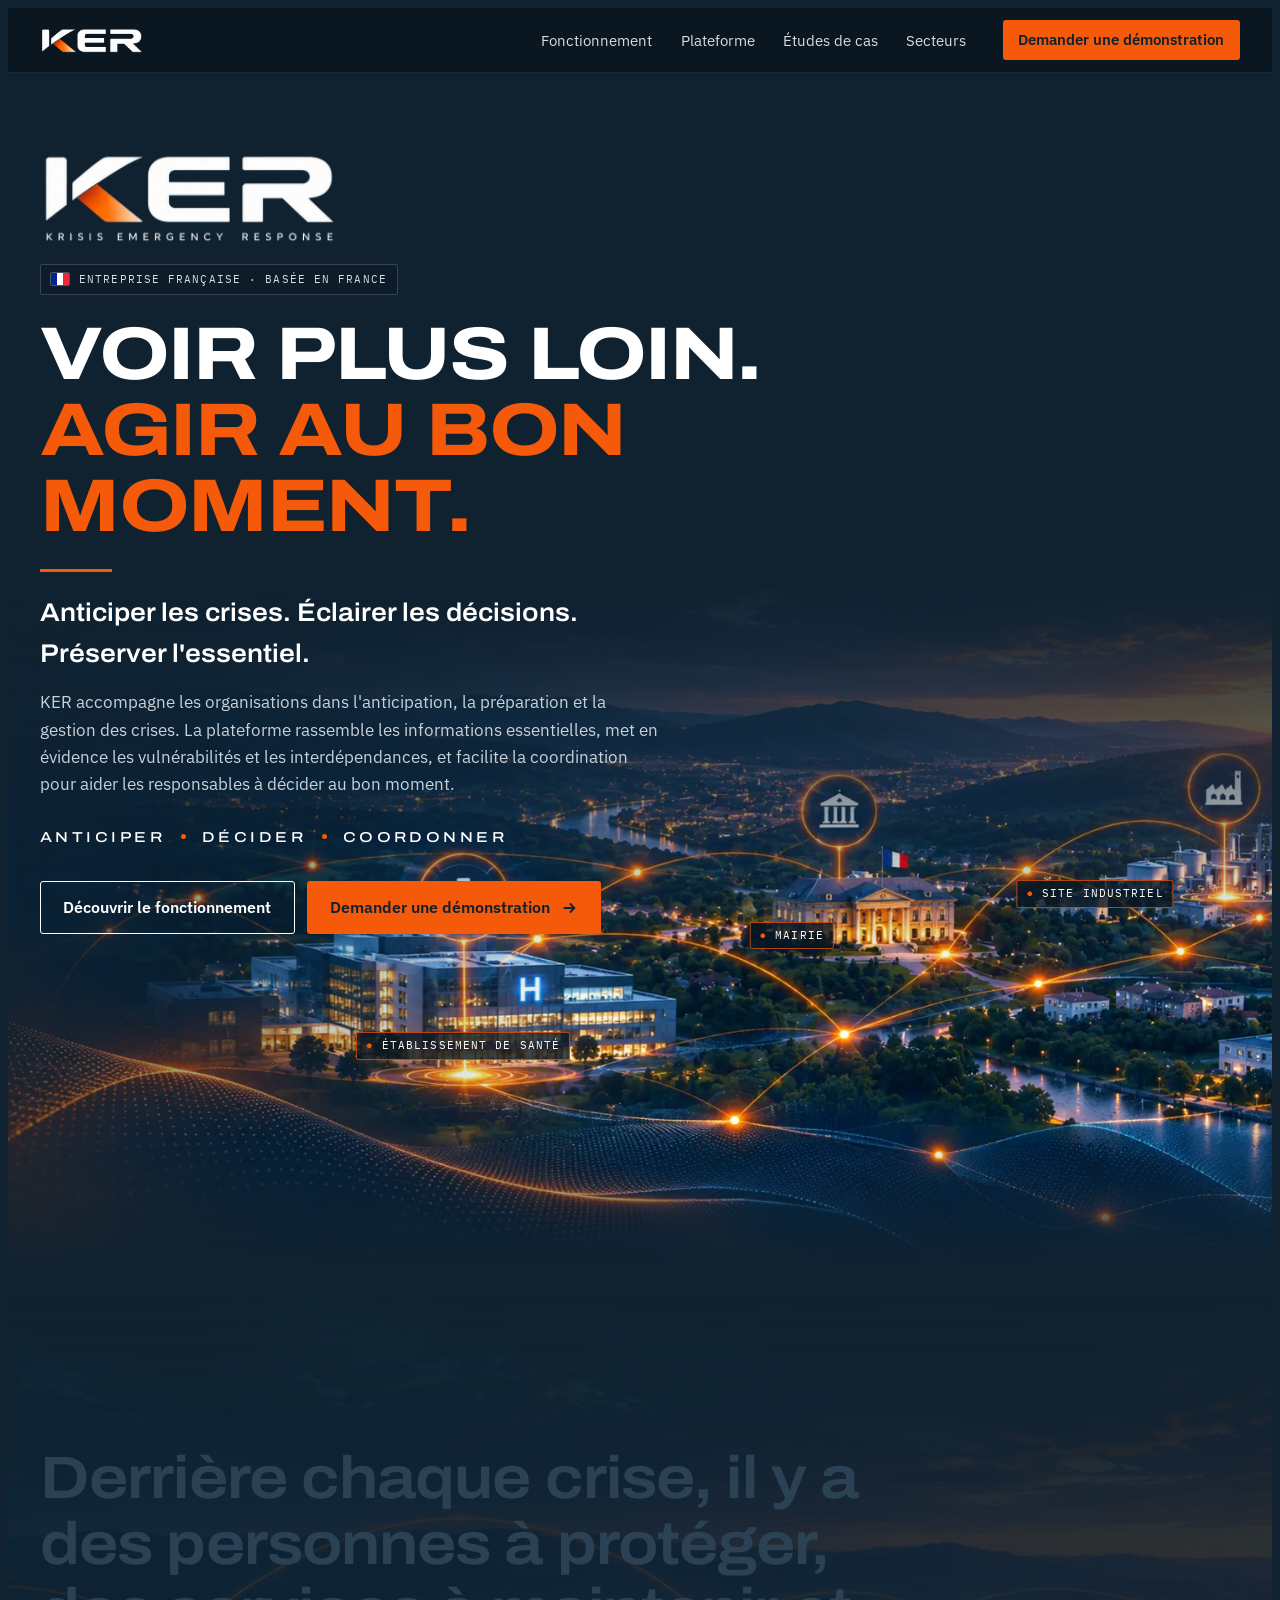
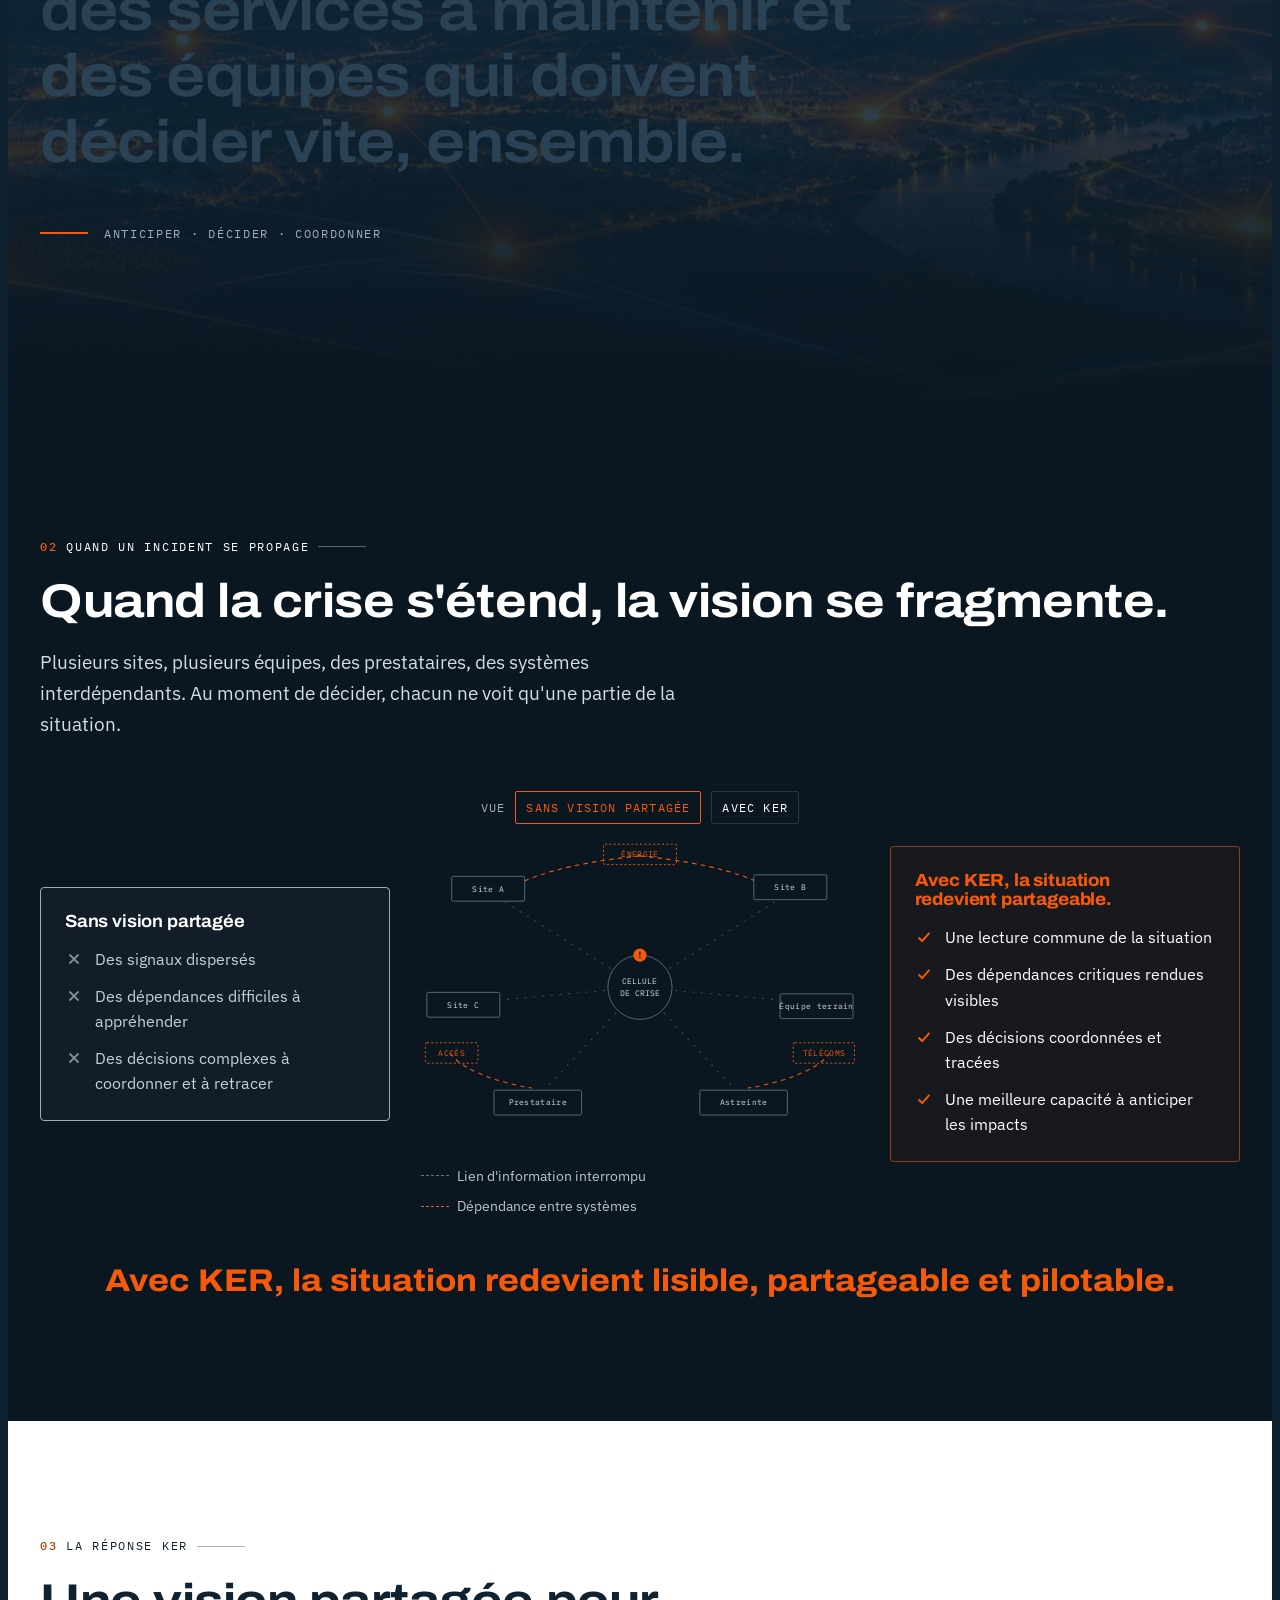
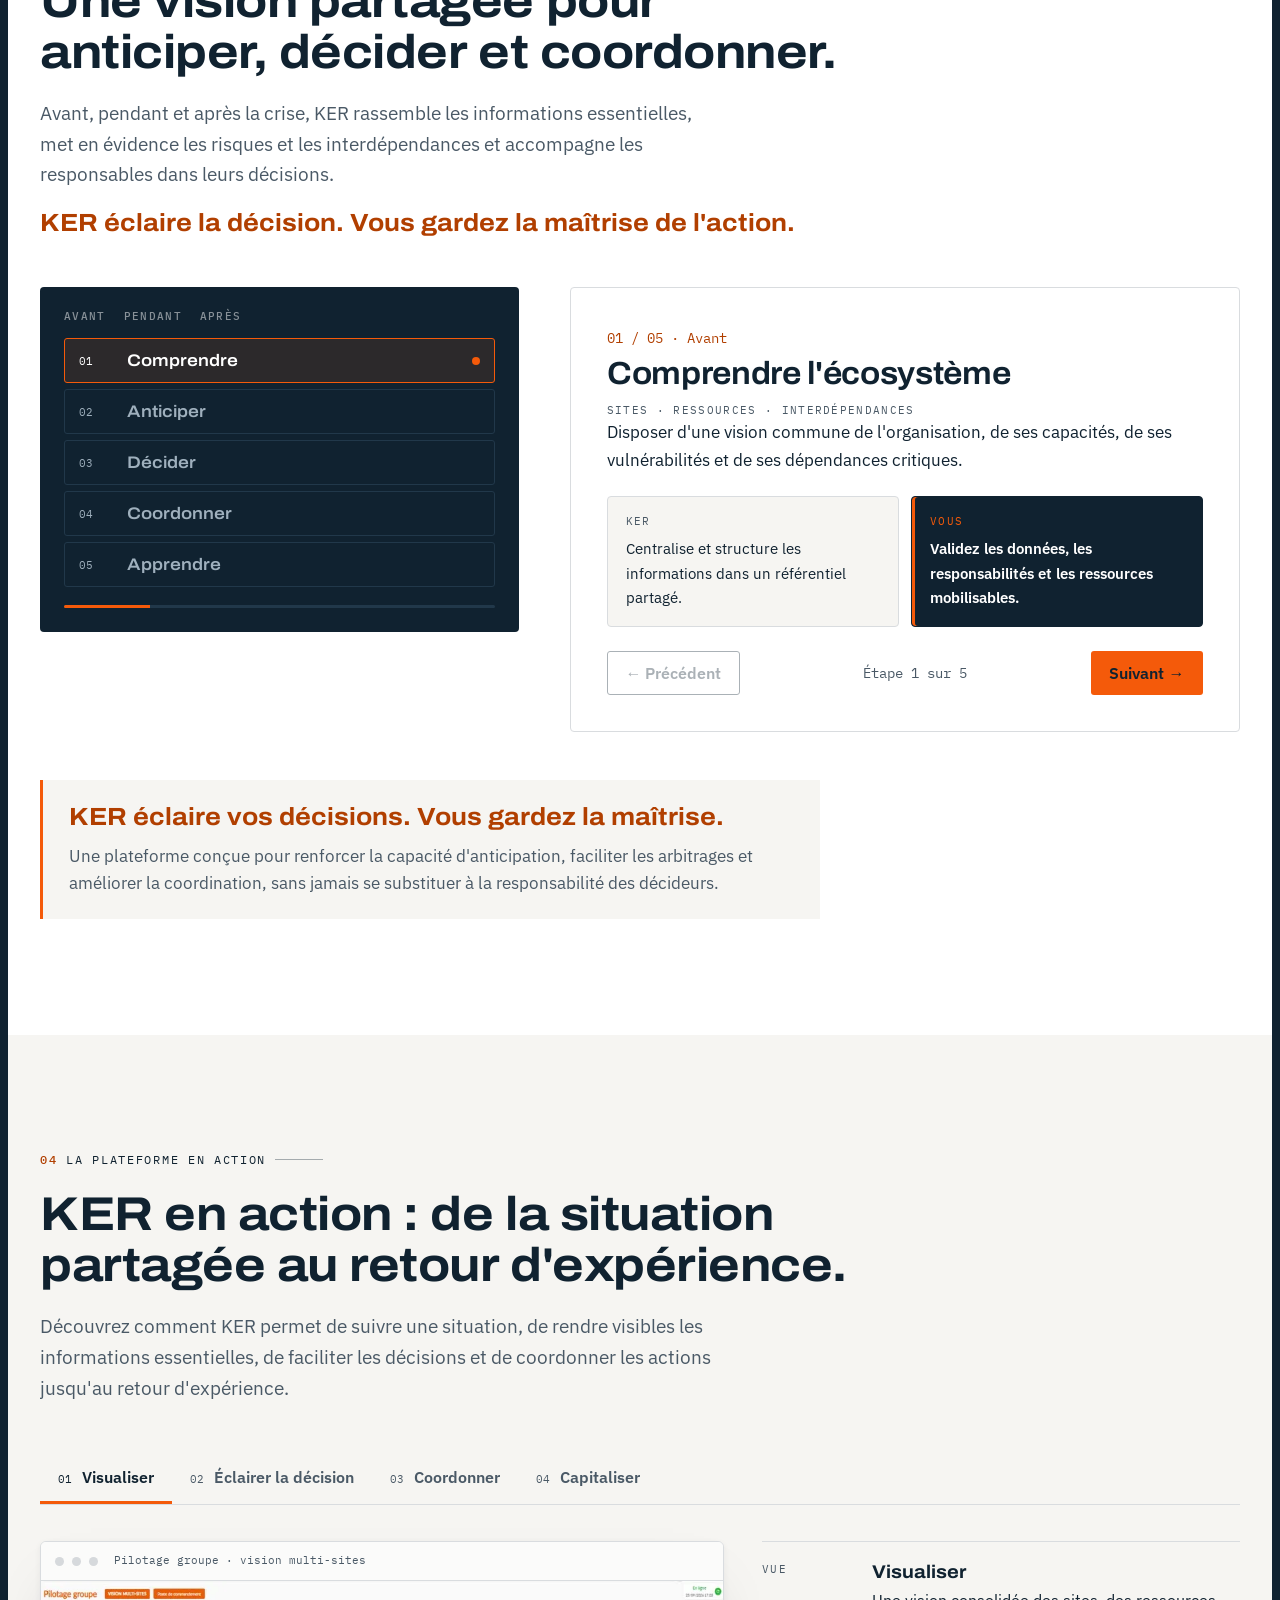
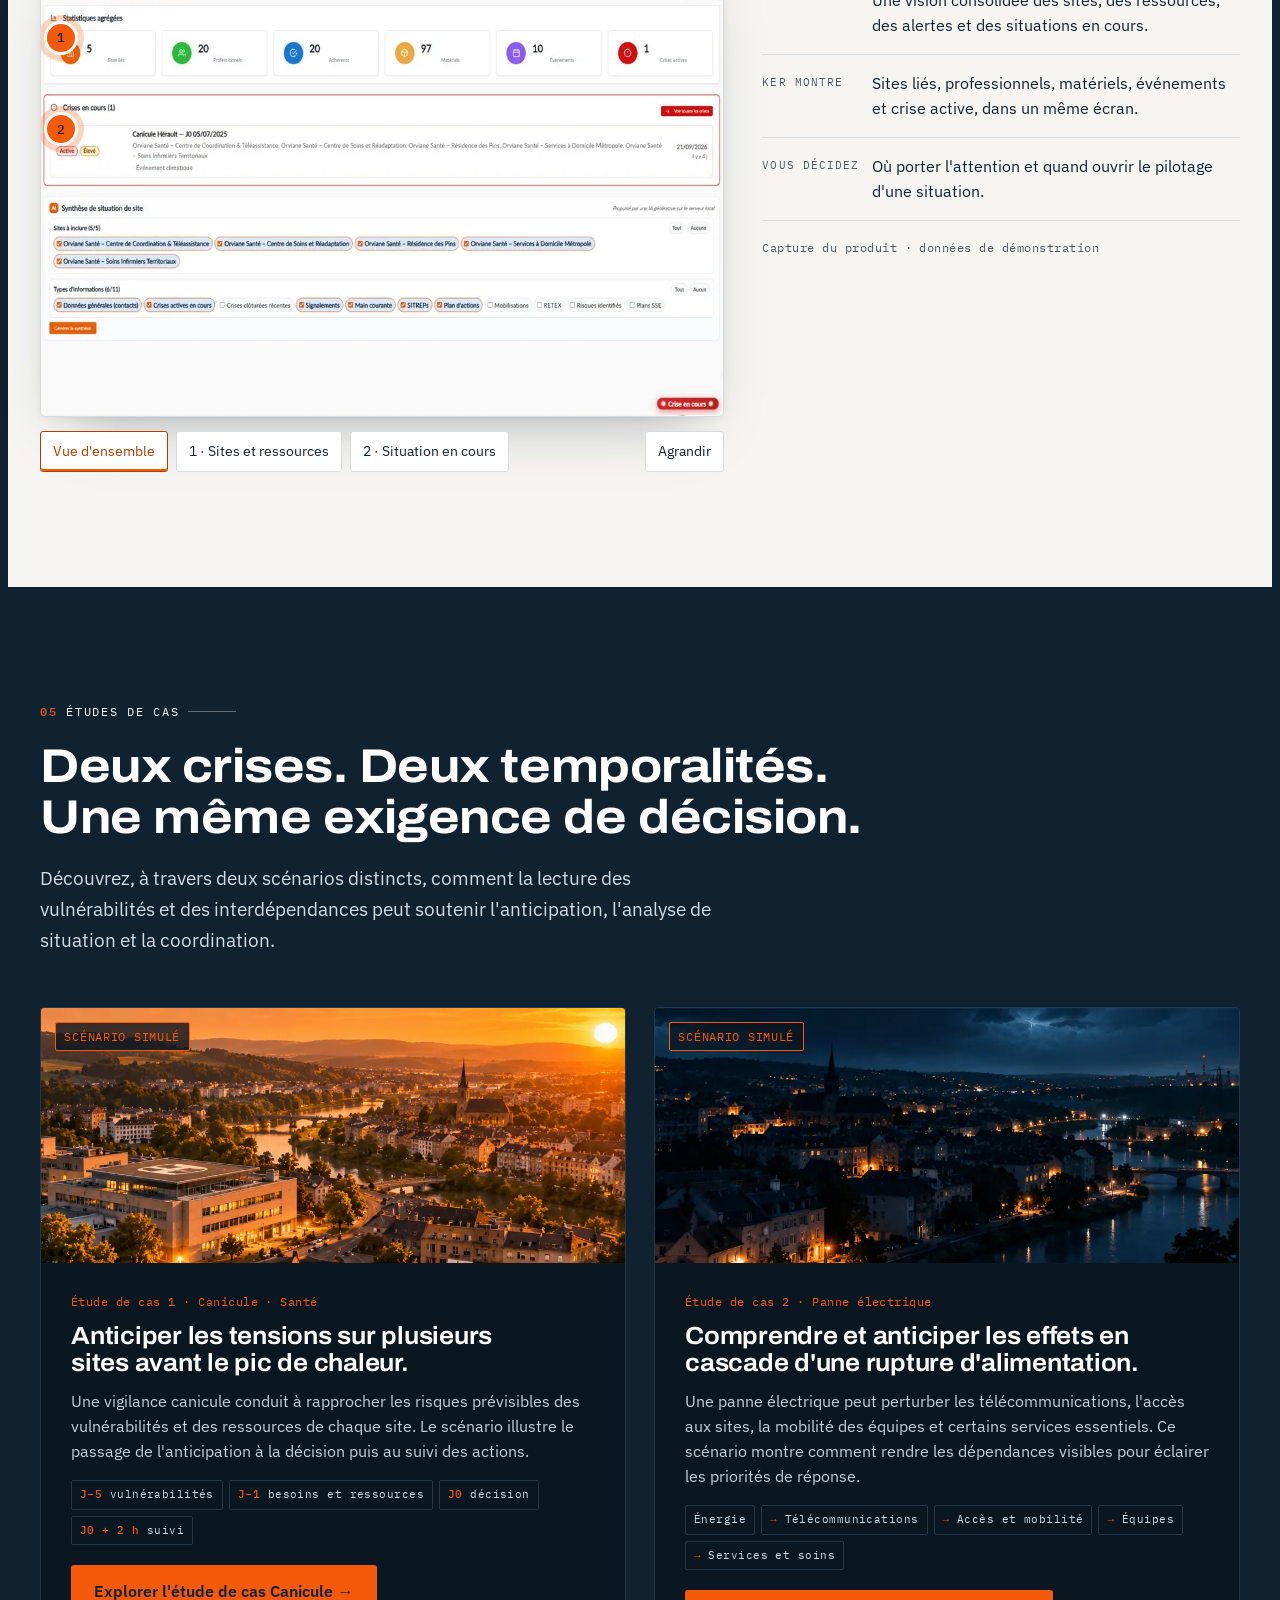
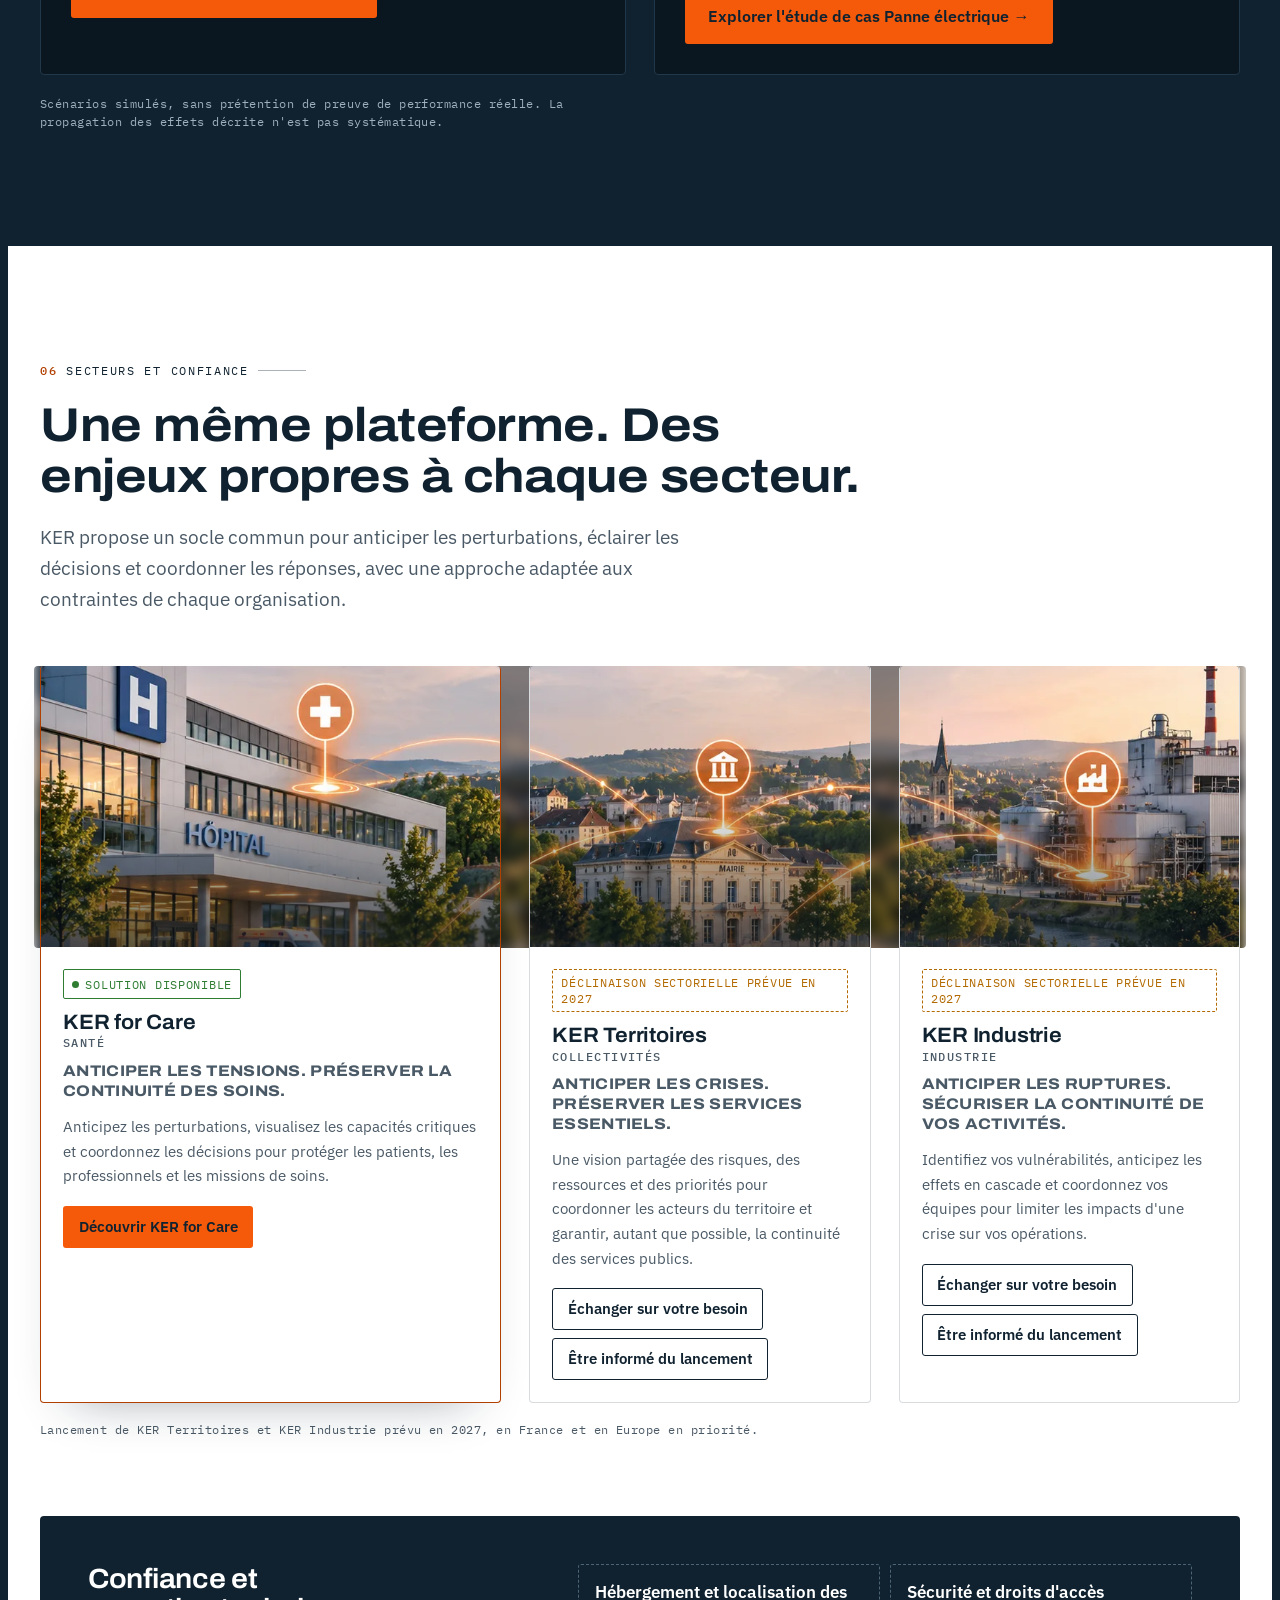
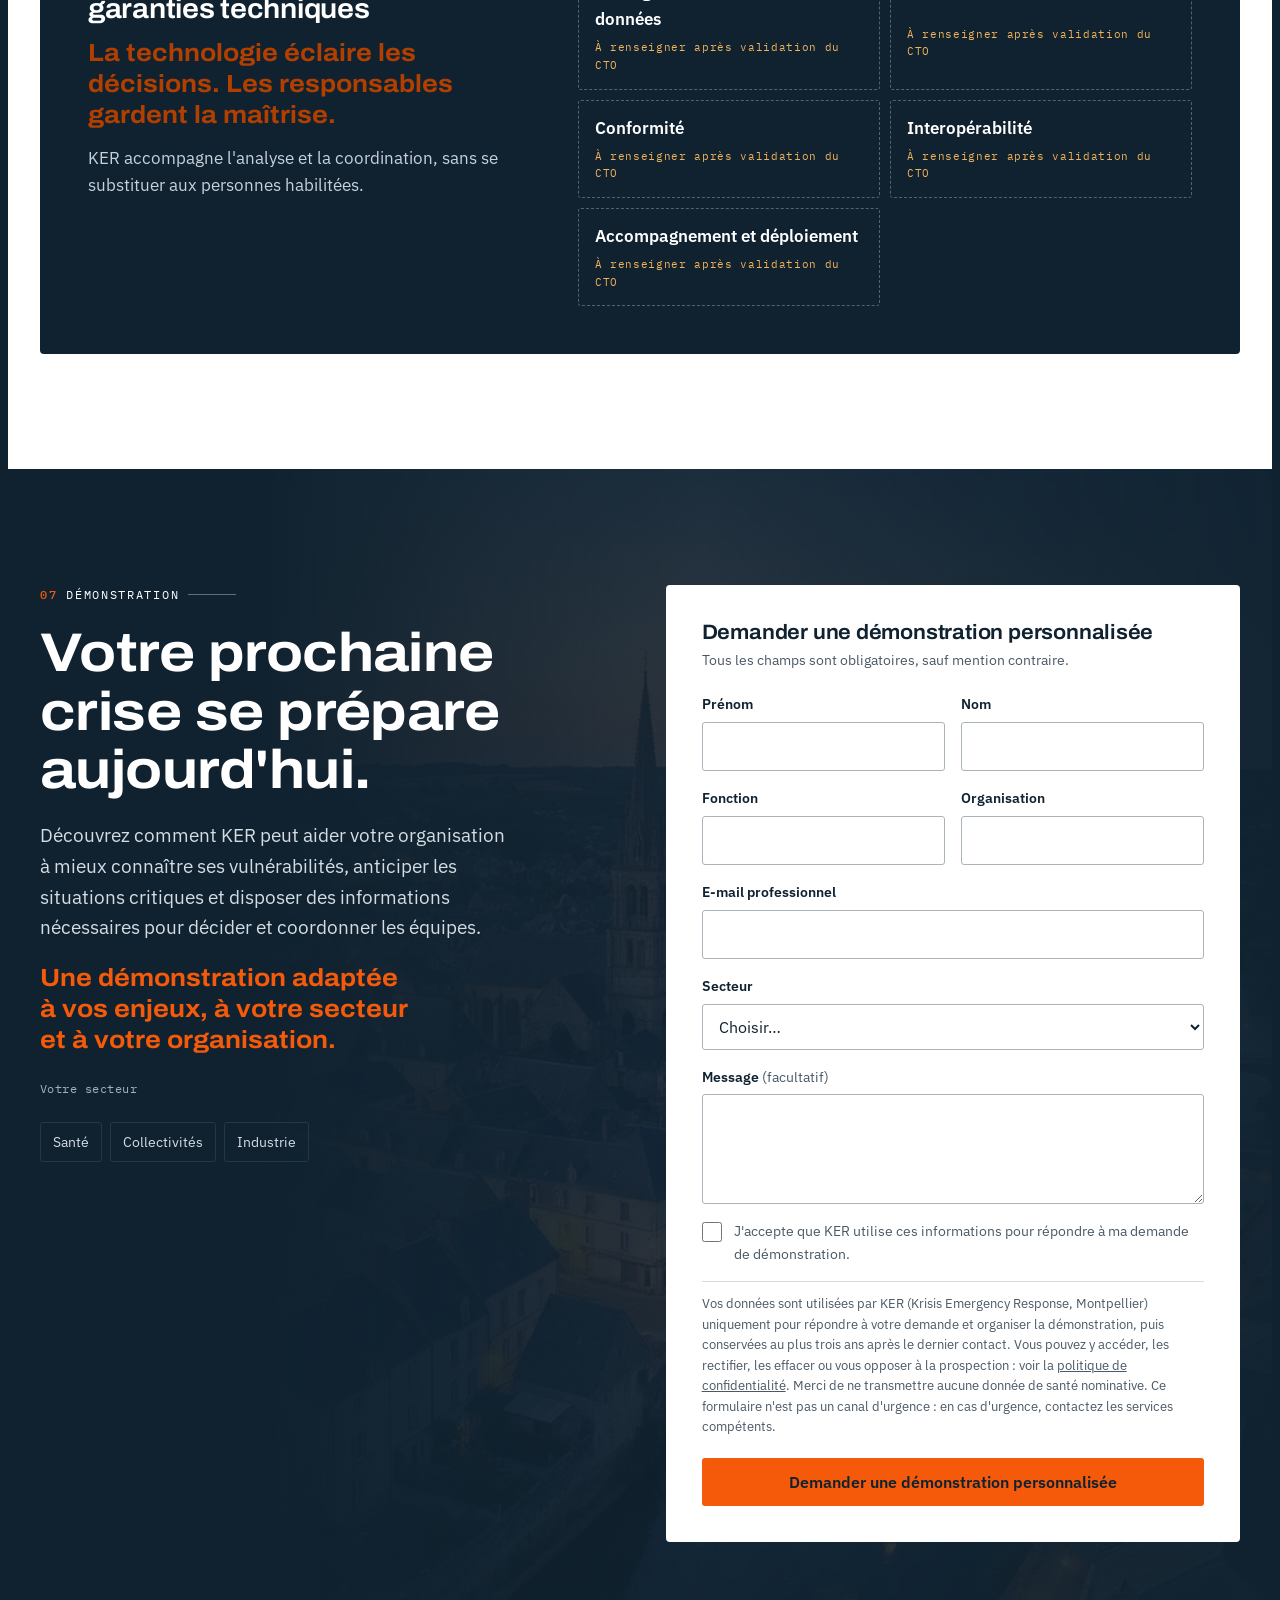
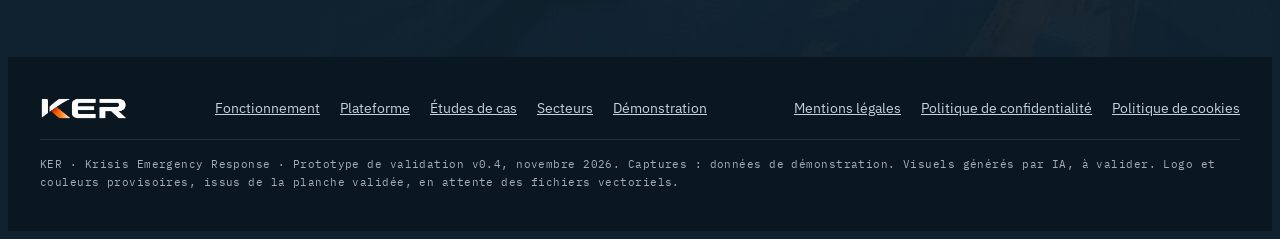
==== commit 935ff8a0: "v0.4 : image d'accueil pleine largeur, secteurs sur une image commune, pages légales - Accueil : le " ====
--- a/public/index.html
+++ b/public/index.html
@@ -7,9 +7,7 @@
 <meta name="claude:viewport-fit-sides" content="cover">
 <meta name="description" content="KER aide les organisations à anticiper les crises, éclairer les décisions et coordonner les équipes. Une aide à la décision : les responsables gardent la maîtrise. Entreprise française, santé en priorité.">
 <link rel="icon" type="image/png" href="img/icon.png">
-<link rel="preconnect" href="https://fonts.googleapis.com">
-<link rel="preconnect" href="https://fonts.gstatic.com" crossorigin>
-<link rel="stylesheet" href="https://fonts.googleapis.com/css2?family=Archivo:wdth,wght@100..125,400..800&family=IBM+Plex+Mono:wght@400;500&family=IBM+Plex+Sans:wght@400;500;600&display=swap">
+<link rel="preload" href="fonts/k3kQo8UDI-1M0wlSfdnoLg.woff2" as="font" type="font/woff2" crossorigin>
 <link rel="stylesheet" href="css/ker.css">
 </head>
 <body>
@@ -368,40 +366,38 @@
     <h2 id="h-sect">Une même plateforme. Des enjeux propres à chaque secteur.</h2>
     <p class="lede">KER propose un socle commun pour anticiper les perturbations, éclairer les décisions et coordonner les réponses, avec une approche adaptée aux contraintes de chaque organisation.</p>
 
-    <div class="sectors">
+    <div class="sectors" data-pano>
+      <div class="sectors__band" aria-hidden="true"><img src="img/reseau-territorial.webp" alt="" width="1672" height="941" loading="lazy"></div>
       <article class="sector sector--main">
-        <div class="sector__img"><img src="img/photo-sante.webp" alt="Une soignante marche dans un couloir d'hôpital lumineux." width="1600" height="900" loading="lazy" style="object-position:50% 30%">
-          <span class="picon" aria-hidden="true"><svg viewBox="0 0 56 56" fill="none"><path d="M40 6a20 20 0 0 1 10 10" stroke="#f45a0a" stroke-width="3" stroke-linecap="round"/><path d="M21 10h12v11h11v12H33v11H21V33H10V21h11z" stroke="currentColor" stroke-width="2.4" stroke-linejoin="round"/></svg></span></div>
+        <div class="sector__img" style="--fx:18%"><img src="img/reseau-territorial.webp" alt="Un hôpital, relié par des liaisons lumineuses à la mairie et au site industriel du même territoire." width="1672" height="941" loading="lazy"></div>
         <div class="sector__body">
-          <span class="badge badge--prio">Marché prioritaire</span>
-          <h3>Santé</h3>
+          <span class="badge badge--avail">Solution disponible</span>
+          <h3>KER for Care <small>Santé</small></h3>
           <p class="promise">Anticiper les tensions. Préserver la continuité des soins.</p>
           <p>Anticipez les perturbations, visualisez les capacités critiques et coordonnez les décisions pour protéger les patients, les professionnels et les missions de soins.</p>
           <div class="sector__cta">
-            <a class="btn btn--primary" href="#demo" data-sector-cta="Santé" data-cta="sector_sante">Découvrir KER Santé</a>
+            <a class="btn btn--primary" href="#demo" data-sector-cta="Santé" data-cta="sector_sante">Découvrir KER for Care</a>
           </div>
         </div>
       </article>
       <article class="sector">
-        <div class="sector__img"><img src="img/photo-ville-jour.webp" alt="Une ville européenne au lever du jour, avec ses bâtiments publics et ses axes de circulation." width="1600" height="700" loading="lazy" style="object-position:55% 50%">
-          <span class="picon" aria-hidden="true"><svg viewBox="0 0 56 56" fill="none"><path d="M40 6a20 20 0 0 1 10 10" stroke="#f45a0a" stroke-width="3" stroke-linecap="round"/><path d="M8 22 28 10l20 12M10 22h36M14 26v16M22 26v16M34 26v16M42 26v16M8 46h40" stroke="currentColor" stroke-width="2.4" stroke-linecap="round" stroke-linejoin="round"/></svg></span></div>
+        <div class="sector__img" style="--fx:56%"><img src="img/reseau-territorial.webp" alt="La mairie, au centre du même territoire, reliée à l'hôpital et au site industriel." width="1672" height="941" loading="lazy"></div>
         <div class="sector__body">
           <span class="badge badge--2027">Déclinaison sectorielle prévue en 2027</span>
-          <h3>Collectivités</h3>
+          <h3>KER Territoires <small>Collectivités</small></h3>
           <p class="promise">Anticiper les crises. Préserver les services essentiels.</p>
           <p>Une vision partagée des risques, des ressources et des priorités pour coordonner les acteurs du territoire et garantir, autant que possible, la continuité des services publics.</p>
           <div class="sector__cta">
             <a class="btn btn--ink" href="#demo" data-sector-cta="Collectivités" data-cta="sector_coll_besoin">Échanger sur votre besoin</a>
-            <a class="btn btn--ink" href="#demo" data-sector-cta="Collectivités" data-notify="Collectivités" data-cta="sector_coll_notify">Être informé du lancement</a>
+            <a class="btn btn--ink" href="#demo" data-sector-cta="Collectivités" data-notify="Territoires" data-cta="sector_coll_notify">Être informé du lancement</a>
           </div>
         </div>
       </article>
       <article class="sector">
-        <div class="sector__img"><img src="img/photo-industrie.webp" alt="Un site industriel éclairé au crépuscule, en bord de rivière." width="663" height="663" loading="lazy">
-          <span class="picon" aria-hidden="true"><svg viewBox="0 0 56 56" fill="none"><path d="M40 6a20 20 0 0 1 10 10" stroke="#f45a0a" stroke-width="3" stroke-linecap="round"/><path d="M8 46V26l10 6v-6l10 6v-6l10 6V14h8v32zM8 46h40M16 40h4M26 40h4M36 40h4" stroke="currentColor" stroke-width="2.4" stroke-linejoin="round"/></svg></span></div>
+        <div class="sector__img" style="--fx:90%"><img src="img/reseau-territorial.webp" alt="Le site industriel, en bord de rivière, relié à la mairie et à l'hôpital." width="1672" height="941" loading="lazy"></div>
         <div class="sector__body">
           <span class="badge badge--2027">Déclinaison sectorielle prévue en 2027</span>
-          <h3>Industrie</h3>
+          <h3>KER Industrie <small>Industrie</small></h3>
           <p class="promise">Anticiper les ruptures. Sécuriser la continuité de vos activités.</p>
           <p>Identifiez vos vulnérabilités, anticipez les effets en cascade et coordonnez vos équipes pour limiter les impacts d'une crise sur vos opérations.</p>
           <div class="sector__cta">
@@ -411,7 +407,7 @@
         </div>
       </article>
     </div>
-    <p class="note source">Lancement des déclinaisons Collectivités et Industrie prévu en 2027, en France et en Europe en priorité.</p>
+    <p class="note source">Lancement de KER Territoires et KER Industrie prévu en 2027, en France et en Europe en priorité.</p>
 
     <div class="trust3">
       <div>
@@ -460,12 +456,12 @@
             <div class="field field--full"><label for="f-email">E-mail professionnel</label><input id="f-email" name="email" type="email" autocomplete="email" inputmode="email" required aria-describedby="e-email h-email"><span class="err" id="e-email"></span><span class="hint" id="h-email" aria-live="polite"></span></div>
             <div class="field field--full"><label for="f-secteur">Secteur</label>
               <select id="f-secteur" name="secteur" required aria-describedby="e-secteur">
-                <option value="">Choisir…</option><option>Santé</option><option>Collectivités</option><option>Industrie</option><option>Autre</option>
+                <option value="">Choisir…</option><option value="Santé">Santé · KER for Care</option><option value="Collectivités">Collectivités · KER Territoires</option><option value="Industrie">Industrie · KER Industrie</option><option>Autre</option>
               </select><span class="err" id="e-secteur"></span></div>
             <div class="field field--full"><label for="f-msg">Message <span class="opt">(facultatif)</span></label><textarea id="f-msg" name="message" maxlength="1500"></textarea></div>
             <div class="hp" aria-hidden="true"><label for="f-site">Ne pas remplir</label><input id="f-site" name="site_web" tabindex="-1" autocomplete="off"></div>
             <label class="consent" for="f-consent"><input type="checkbox" id="f-consent" name="consentement" value="oui" required aria-describedby="e-consent"><span>J'accepte que KER utilise ces informations pour répondre à ma demande de démonstration.<span class="err" id="e-consent" style="display:block"></span></span></label>
-            <p class="rgpd">Vos données servent uniquement à traiter cette demande. Responsable de traitement, durée de conservation, hébergement et destinataires : <span style="color:var(--state-amber)">[à compléter]</span>. Vous pouvez exercer vos droits d'accès, de rectification et d'effacement : voir la politique de confidentialité.</p>
+            <p class="rgpd">Vos données sont utilisées par KER (Krisis Emergency Response, Montpellier) uniquement pour répondre à votre demande et organiser la démonstration, puis conservées au plus trois ans après le dernier contact. Vous pouvez y accéder, les rectifier, les effacer ou vous opposer à la prospection : voir la <a href="confidentialite.html">politique de confidentialité</a>. Merci de ne transmettre aucune donnée de santé nominative. Ce formulaire n'est pas un canal d'urgence : en cas d'urgence, contactez les services compétents.</p>
           </div>
           <button class="btn btn--primary" type="submit" id="f-submit">Demander une démonstration personnalisée</button>
           <p class="form__error" id="form-error" role="alert"></p>
@@ -492,11 +488,11 @@
       <li><a href="#demo">Démonstration</a></li>
     </ul>
     <ul>
-      <li class="todo">Mentions légales (à fournir)</li>
-      <li class="todo">Politique de confidentialité (à fournir)</li>
-      <li class="todo">Cookies (à fournir)</li>
+      <li><a href="mentions-legales.html">Mentions légales</a></li>
+      <li><a href="confidentialite.html">Politique de confidentialité</a></li>
+      <li><a href="cookies.html">Politique de cookies</a></li>
     </ul>
-    <p class="footer__proto">KER · Krisis Emergency Response · Prototype de validation v0.3, novembre 2026. Captures : données de démonstration. Visuels générés par IA, à valider. Logo et couleurs provisoires, issus de la planche validée, en attente des fichiers vectoriels.</p>
+    <p class="footer__proto">KER · Krisis Emergency Response · Prototype de validation v0.4, novembre 2026. Captures : données de démonstration. Visuels générés par IA, à valider. Logo et couleurs provisoires, issus de la planche validée, en attente des fichiers vectoriels.</p>
   </div>
 </footer>
 
--- a/public/css/ker.css
+++ b/public/css/ker.css
@@ -1,3 +1,119 @@
+/* latin-ext */
+@font-face {
+  font-family: 'Archivo';
+  font-style: normal;
+  font-weight: 400 800;
+  font-stretch: 100% 125%;
+  font-display: swap;
+  src: url(../fonts/k3kQo8UDI-1M0wlSfdfoLnnA.woff2) format('woff2');
+  unicode-range: U+0100-02BA, U+02BD-02C5, U+02C7-02CC, U+02CE-02D7, U+02DD-02FF, U+0304, U+0308, U+0329, U+1D00-1DBF, U+1E00-1E9F, U+1EF2-1EFF, U+2020, U+20A0-20AB, U+20AD-20C4, U+2113, U+2C60-2C7F, U+A720-A7FF;
+}
+/* latin */
+@font-face {
+  font-family: 'Archivo';
+  font-style: normal;
+  font-weight: 400 800;
+  font-stretch: 100% 125%;
+  font-display: swap;
+  src: url(../fonts/k3kQo8UDI-1M0wlSfdnoLg.woff2) format('woff2');
+  unicode-range: U+0000-00FF, U+0131, U+0152-0153, U+02BB-02BC, U+02C6, U+02DA, U+02DC, U+0304, U+0308, U+0329, U+2000-206F, U+20AC, U+2122, U+2191, U+2193, U+2212, U+2215, U+FEFF, U+FFFD;
+}
+/* latin-ext */
+@font-face {
+  font-family: 'IBM Plex Mono';
+  font-style: normal;
+  font-weight: 400;
+  font-display: swap;
+  src: url(../fonts/-F63fjptAgt5VM-kVkqdyU8n1iEq129k.woff2) format('woff2');
+  unicode-range: U+0100-02BA, U+02BD-02C5, U+02C7-02CC, U+02CE-02D7, U+02DD-02FF, U+0304, U+0308, U+0329, U+1D00-1DBF, U+1E00-1E9F, U+1EF2-1EFF, U+2020, U+20A0-20AB, U+20AD-20C4, U+2113, U+2C60-2C7F, U+A720-A7FF;
+}
+/* latin */
+@font-face {
+  font-family: 'IBM Plex Mono';
+  font-style: normal;
+  font-weight: 400;
+  font-display: swap;
+  src: url(../fonts/-F63fjptAgt5VM-kVkqdyU8n1i8q1w.woff2) format('woff2');
+  unicode-range: U+0000-00FF, U+0131, U+0152-0153, U+02BB-02BC, U+02C6, U+02DA, U+02DC, U+0304, U+0308, U+0329, U+2000-206F, U+20AC, U+2122, U+2191, U+2193, U+2212, U+2215, U+FEFF, U+FFFD;
+}
+/* latin-ext */
+@font-face {
+  font-family: 'IBM Plex Mono';
+  font-style: normal;
+  font-weight: 500;
+  font-display: swap;
+  src: url(../fonts/-F6qfjptAgt5VM-kVkqdyU8n3twJwl5FgtIU.woff2) format('woff2');
+  unicode-range: U+0100-02BA, U+02BD-02C5, U+02C7-02CC, U+02CE-02D7, U+02DD-02FF, U+0304, U+0308, U+0329, U+1D00-1DBF, U+1E00-1E9F, U+1EF2-1EFF, U+2020, U+20A0-20AB, U+20AD-20C4, U+2113, U+2C60-2C7F, U+A720-A7FF;
+}
+/* latin */
+@font-face {
+  font-family: 'IBM Plex Mono';
+  font-style: normal;
+  font-weight: 500;
+  font-display: swap;
+  src: url(../fonts/-F6qfjptAgt5VM-kVkqdyU8n3twJwlBFgg.woff2) format('woff2');
+  unicode-range: U+0000-00FF, U+0131, U+0152-0153, U+02BB-02BC, U+02C6, U+02DA, U+02DC, U+0304, U+0308, U+0329, U+2000-206F, U+20AC, U+2122, U+2191, U+2193, U+2212, U+2215, U+FEFF, U+FFFD;
+}
+/* latin-ext */
+@font-face {
+  font-family: 'IBM Plex Sans';
+  font-style: normal;
+  font-weight: 400;
+  font-stretch: 100%;
+  font-display: swap;
+  src: url(../fonts/zYXzKVElMYYaJe8bpLHnCwDKr932-G7dytD-Dmu1syxQKYbABA.woff2) format('woff2');
+  unicode-range: U+0100-02BA, U+02BD-02C5, U+02C7-02CC, U+02CE-02D7, U+02DD-02FF, U+0304, U+0308, U+0329, U+1D00-1DBF, U+1E00-1E9F, U+1EF2-1EFF, U+2020, U+20A0-20AB, U+20AD-20C4, U+2113, U+2C60-2C7F, U+A720-A7FF;
+}
+/* latin */
+@font-face {
+  font-family: 'IBM Plex Sans';
+  font-style: normal;
+  font-weight: 400;
+  font-stretch: 100%;
+  font-display: swap;
+  src: url(../fonts/zYXzKVElMYYaJe8bpLHnCwDKr932-G7dytD-Dmu1syxeKYY.woff2) format('woff2');
+  unicode-range: U+0000-00FF, U+0131, U+0152-0153, U+02BB-02BC, U+02C6, U+02DA, U+02DC, U+0304, U+0308, U+0329, U+2000-206F, U+20AC, U+2122, U+2191, U+2193, U+2212, U+2215, U+FEFF, U+FFFD;
+}
+/* latin-ext */
+@font-face {
+  font-family: 'IBM Plex Sans';
+  font-style: normal;
+  font-weight: 500;
+  font-stretch: 100%;
+  font-display: swap;
+  src: url(../fonts/zYXzKVElMYYaJe8bpLHnCwDKr932-G7dytD-Dmu1syxQKYbABA.woff2) format('woff2');
+  unicode-range: U+0100-02BA, U+02BD-02C5, U+02C7-02CC, U+02CE-02D7, U+02DD-02FF, U+0304, U+0308, U+0329, U+1D00-1DBF, U+1E00-1E9F, U+1EF2-1EFF, U+2020, U+20A0-20AB, U+20AD-20C4, U+2113, U+2C60-2C7F, U+A720-A7FF;
+}
+/* latin */
+@font-face {
+  font-family: 'IBM Plex Sans';
+  font-style: normal;
+  font-weight: 500;
+  font-stretch: 100%;
+  font-display: swap;
+  src: url(../fonts/zYXzKVElMYYaJe8bpLHnCwDKr932-G7dytD-Dmu1syxeKYY.woff2) format('woff2');
+  unicode-range: U+0000-00FF, U+0131, U+0152-0153, U+02BB-02BC, U+02C6, U+02DA, U+02DC, U+0304, U+0308, U+0329, U+2000-206F, U+20AC, U+2122, U+2191, U+2193, U+2212, U+2215, U+FEFF, U+FFFD;
+}
+/* latin-ext */
+@font-face {
+  font-family: 'IBM Plex Sans';
+  font-style: normal;
+  font-weight: 600;
+  font-stretch: 100%;
+  font-display: swap;
+  src: url(../fonts/zYXzKVElMYYaJe8bpLHnCwDKr932-G7dytD-Dmu1syxQKYbABA.woff2) format('woff2');
+  unicode-range: U+0100-02BA, U+02BD-02C5, U+02C7-02CC, U+02CE-02D7, U+02DD-02FF, U+0304, U+0308, U+0329, U+1D00-1DBF, U+1E00-1E9F, U+1EF2-1EFF, U+2020, U+20A0-20AB, U+20AD-20C4, U+2113, U+2C60-2C7F, U+A720-A7FF;
+}
+/* latin */
+@font-face {
+  font-family: 'IBM Plex Sans';
+  font-style: normal;
+  font-weight: 600;
+  font-stretch: 100%;
+  font-display: swap;
+  src: url(../fonts/zYXzKVElMYYaJe8bpLHnCwDKr932-G7dytD-Dmu1syxeKYY.woff2) format('woff2');
+  unicode-range: U+0000-00FF, U+0131, U+0152-0153, U+02BB-02BC, U+02C6, U+02DA, U+02DC, U+0304, U+0308, U+0329, U+2000-206F, U+20AC, U+2122, U+2191, U+2193, U+2212, U+2215, U+FEFF, U+FFFD;
+}
 /* Layout : récit vertical alternant scènes sombres immersives (bleu-noir) et panneaux de lecture clairs ;
    grille 12 colonnes desktop / 4 colonnes mobile ; l'orange est réservé aux actions, connexions et inflexions.
    Thème volontairement unique : l'alternance sombre/clair est imposée par le cahier des charges (§4.2). */
@@ -493,7 +609,7 @@
 .hero h1{max-width:16ch}
 .hero__hook{font-family:var(--f-display);font-stretch:108%;font-weight:600;font-size:clamp(1.15rem,1rem + .8vw,1.6rem);margin-top:1.3rem;color:var(--white);max-width:36ch}
 .hero__sub{max-width:62ch}
-.hero__pano{position:relative;margin-top:clamp(-120px,-8vw,-40px);margin-inline:calc(-1 * max(16px, env(safe-area-inset-left,0px)));aspect-ratio:1722 / 913;max-height:760px;overflow:hidden;z-index:0}
+.hero__pano{position:relative;margin-top:clamp(-500px,-28vw,-60px);margin-inline:calc(-1 * max(16px, env(safe-area-inset-left,0px)));height:clamp(300px,54vw,900px);overflow:hidden;z-index:0}
 .hero__pano img{position:absolute;inset:0;width:100%;height:100%;object-fit:cover;object-position:45% 60%;transform-origin:40% 70%;transform:scale(calc(1.02 + var(--p,0) * .22));will-change:transform}
 .hero__pano::before{content:"";position:absolute;inset:0;z-index:1;background:linear-gradient(180deg,var(--night) 0%,rgba(16,34,48,.55) 18%,rgba(16,34,48,0) 38%,rgba(16,34,48,0) 80%,var(--night) 100%)}
 .hero>.wrap{position:relative;z-index:2}
@@ -640,3 +756,42 @@
 .decide b{font-family:var(--f-mono);font-size:11px;letter-spacing:.1em;text-transform:uppercase;color:var(--orange-ink);display:block;margin-bottom:2px;font-weight:500}
 .band--deep .decide{background:rgba(255,255,255,.04);color:#dde5eb}
 .band--deep .decide b{color:var(--orange)}
+
+/* ===== V3.1 — secteurs sur une image commune ===== */
+.sectors{position:relative}
+.sectors__band{display:none}
+.sector__img,.sector--main .sector__img{aspect-ratio:auto;height:clamp(200px,22vw,290px)}
+.sector__img img{object-position:var(--fx,50%) 55%}
+.sector__body h3 small{display:block;margin-top:4px;font-family:var(--f-mono);font-size:var(--t-label);font-weight:500;letter-spacing:.12em;text-transform:uppercase;color:var(--ink-soft)}
+.badge--avail{color:var(--state-green);justify-self:start}
+.badge--avail::before{content:"";width:7px;height:7px;border-radius:50%;background:currentColor}
+@media (min-width:1001px){
+  .sectors.is-pano{gap:28px}
+  .sectors.is-pano .sectors__band{display:block;position:absolute;left:-6px;right:-6px;top:0;height:var(--ih);overflow:hidden;border-radius:4px;z-index:0}
+  .sectors.is-pano .sectors__band img{position:absolute;left:6px;top:var(--iy);width:var(--sw);max-width:none;height:auto;filter:blur(6px) brightness(.62) saturate(.85);transform:scale(1.01)}
+  .sectors.is-pano .sector{position:relative;z-index:1}
+  .sectors.is-pano .sector__img img{position:absolute;left:calc(-1 * var(--x,0px));top:var(--iy);width:var(--sw);max-width:none;height:auto;object-fit:fill}
+  .sectors.is-pano .sector{border-top:0}
+}
+
+/* ===== Pages légales ===== */
+.legal{max-width:76ch}
+.legal h1{font-size:clamp(2rem,1.4rem + 2.4vw,3.2rem);margin-bottom:.6em}
+.legal h2{font-size:1.35rem;margin:2.2em 0 .6em;padding-top:1.2em;border-top:1px solid var(--line)}
+.legal h3{font-size:1.05rem;margin:1.6em 0 .4em}
+.legal p,.legal li{color:var(--ink-soft);line-height:1.65}
+.legal p+p{margin-top:.8em}
+.legal ul{margin:.6em 0 .8em 1.2em;display:grid;gap:.35em;list-style:disc}
+.legal strong{color:var(--ink)}
+.legal table{width:100%;border-collapse:collapse;margin:1em 0;font-size:.95rem}
+.legal th,.legal td{text-align:left;vertical-align:top;padding:10px 12px;border-bottom:1px solid var(--line)}
+.legal th{font-family:var(--f-mono);font-size:var(--t-label);letter-spacing:.08em;text-transform:uppercase;color:var(--ink)}
+.legal .todo{color:var(--state-amber);background:rgba(240,179,90,.12);padding:0 .25em;border-radius:2px;font-weight:500}
+.legal__meta{font-family:var(--f-mono);font-size:var(--t-label);letter-spacing:.08em;text-transform:uppercase;color:var(--ink-soft);margin-bottom:1.5em}
+.legal__draft{border-left:3px solid var(--state-amber);background:var(--paper,#f5f3ef);padding:14px 18px;margin:0 0 2em;font-size:.92rem;color:var(--ink-soft)}
+.legal nav.legal__toc{display:flex;flex-wrap:wrap;gap:8px 18px;margin-bottom:2em;font-size:.92rem}
+.legal nav.legal__toc a{color:var(--orange-ink)}
+.footer a.is-legal{color:inherit}
+.badge--2027{white-space:normal;line-height:1.35}
+.hero > .wrap{z-index:3}
+.hero__pano::before{background:linear-gradient(180deg,var(--night) 0%,rgba(16,34,48,.7) 22%,rgba(16,34,48,.15) 45%,rgba(16,34,48,0) 60%,rgba(16,34,48,0) 82%,var(--night) 100%),linear-gradient(90deg,rgba(16,34,48,.55) 0%,rgba(16,34,48,0) 45%)}
